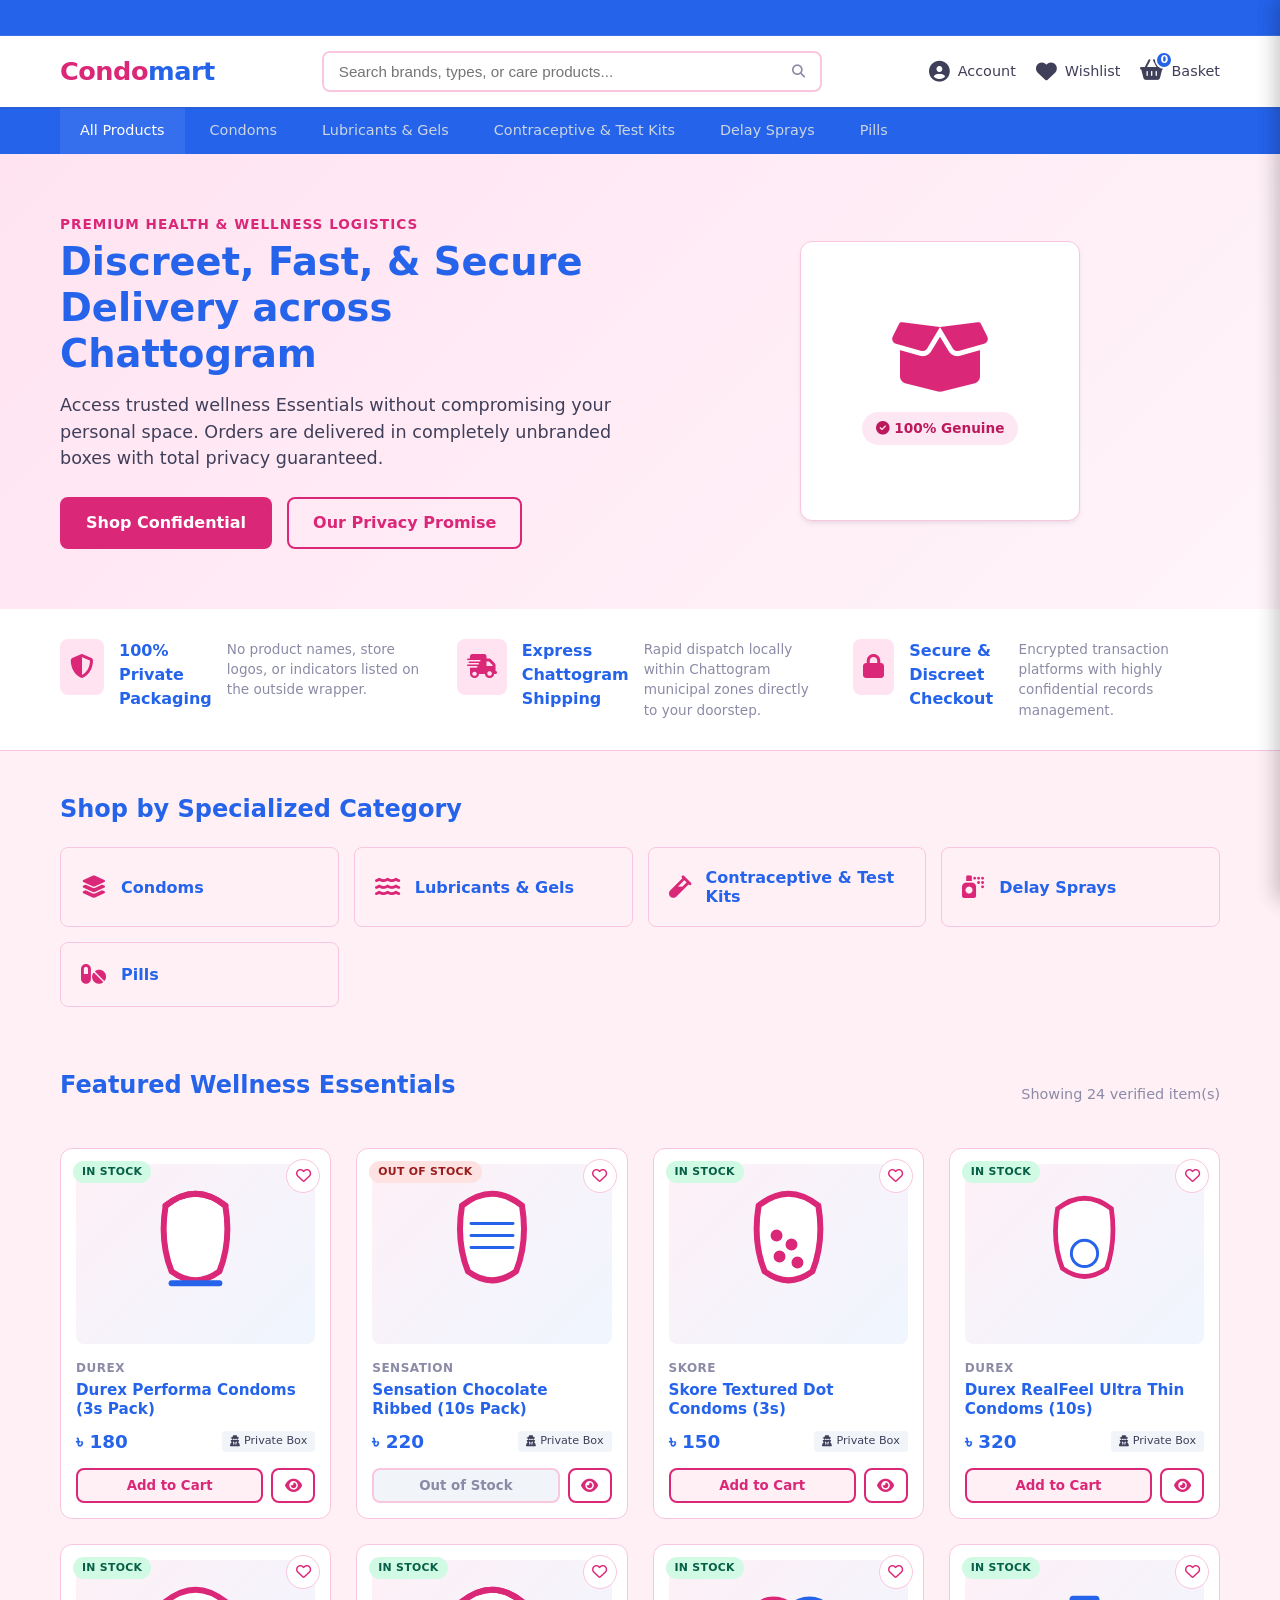
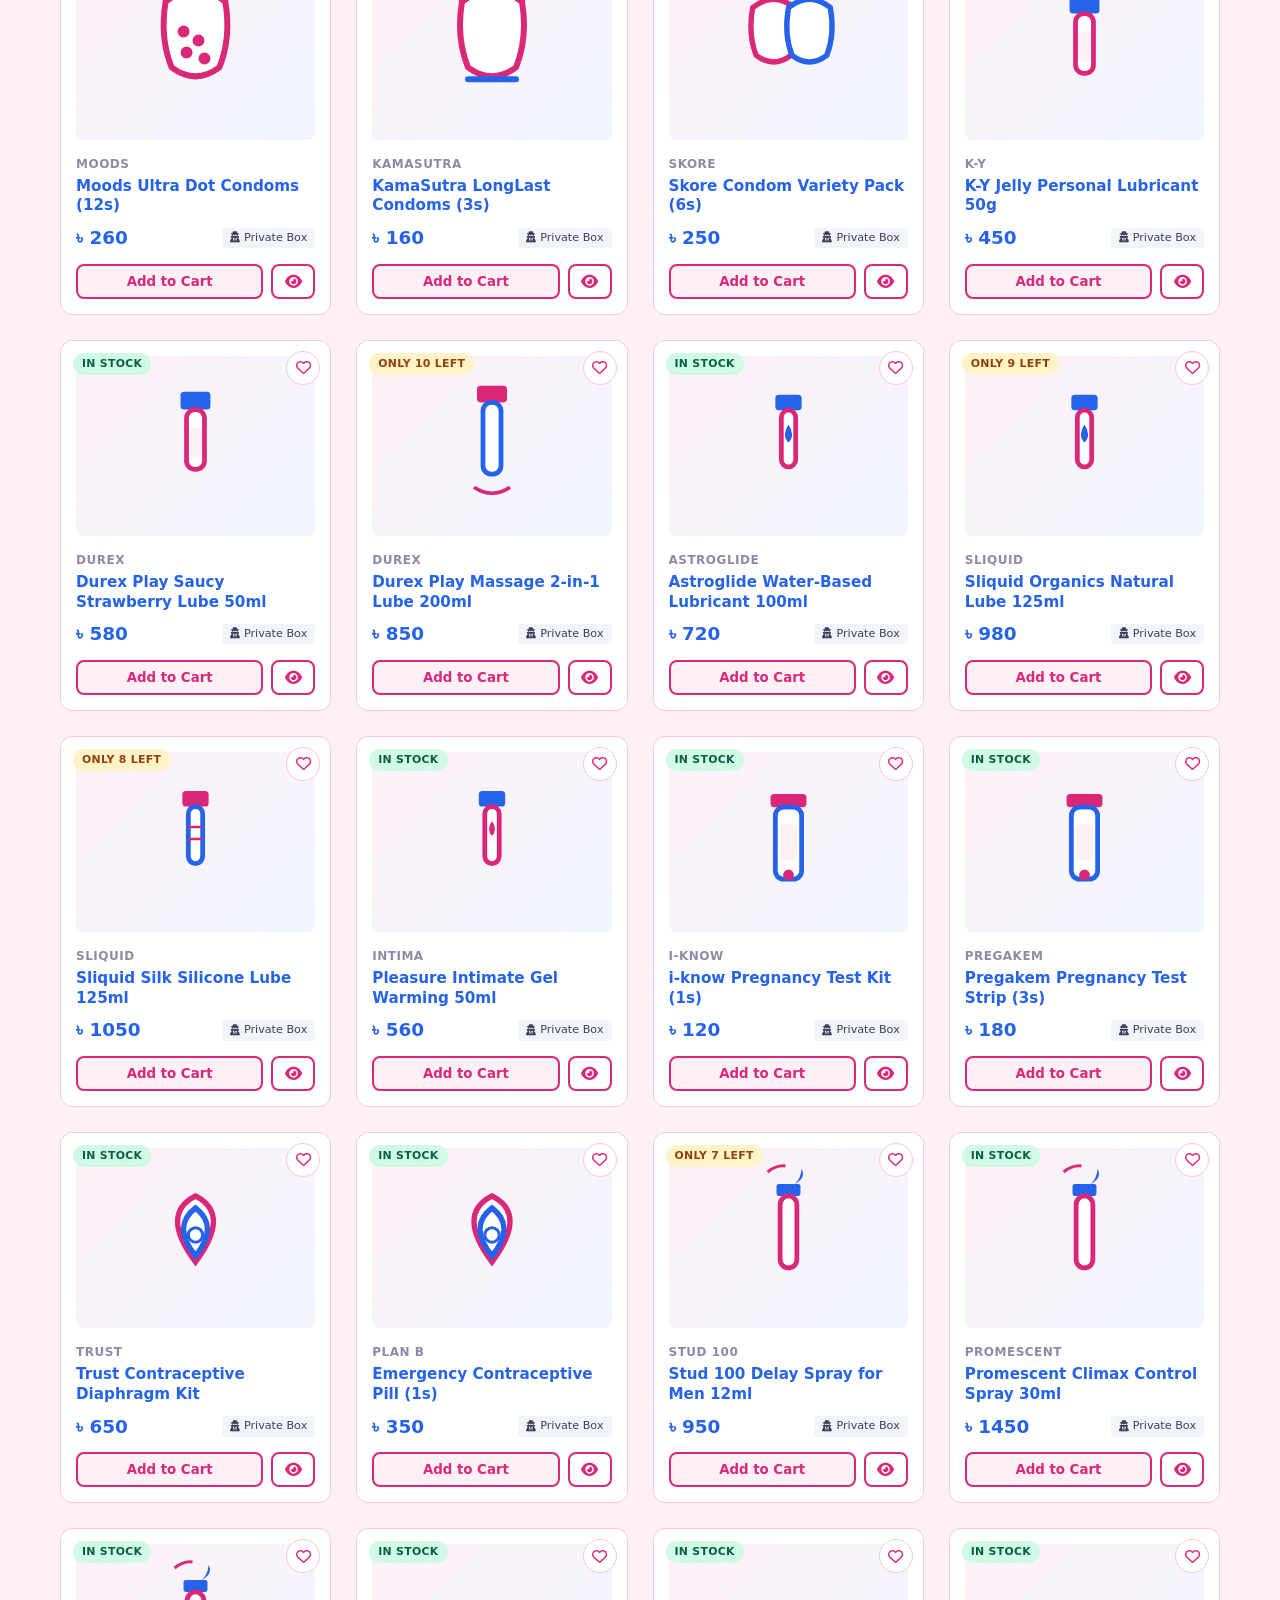
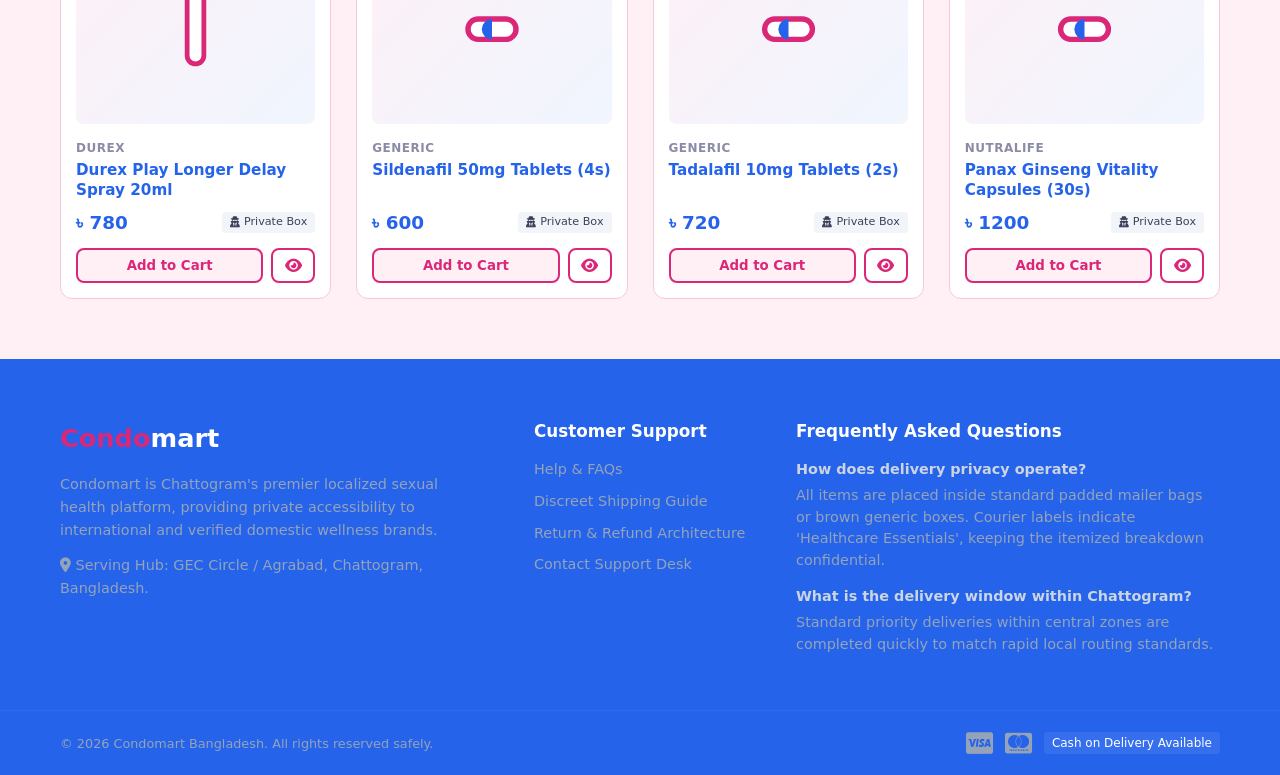
==== index.html @ c15bc2d3 "Initial Condomart static storefront with admin panel" ====
<!DOCTYPE html>
<html lang="en">
<head>
    <meta charset="UTF-8">
    <meta name="viewport" content="width=device-width, initial-scale=1.0">
    <meta name="description" content="Condomart - The leading discreet sexual wellness and pharmacy store in Chattogram, Bangladesh. Order condoms, lubricants, and personal care with 100% private packaging.">
    <meta name="keywords" content="sexual wellness Chattogram, buy condoms Bangladesh, online pharmacy Chattogram, discreet delivery, personal care Bangladesh">
    <meta name="robots" content="index, follow">
    <title>Condomart | Discreet Sexual Wellness & Pharmacy Chattogram</title>
    <!-- FontAwesome for accessible vector iconography -->
    <link rel="stylesheet" href="https://cdnjs.cloudflare.com/ajax/libs/font-awesome/6.4.0/css/all.min.css" integrity="sha512-iecdLmaskl7CVkqkXNQ/ZH/XLlvWZOJyj7Yy7tcenmpD1ypASozpmT/E0iPtmFIB46ZmdtAc9eNBvH0H/ZpiBw==" crossorigin="anonymous" referrerpolicy="no-referrer" />
    <!-- Core UI stylesheet -->
    <link rel="stylesheet" href="styles.css">
</head>
<body>

    <!-- Target/Skip Anchor for Keyboard Navigation Accessibility -->
    <a href="#main-content" class="skip-link">Skip to main content</a>

    <!-- Top Privacy Notice & Location Ribbon -->
    <div class="top-bar">
        <div class="container top-bar-container">
            <div class="marquee-track" aria-label="Announcement">
                <span class="marquee-text">আপনার ব্যক্তিগত মুহূর্তগুলোকে করুন আরও আনন্দময় &nbsp; • &nbsp; ১০০% ডিস্ক্রিট ডেলিভারি &nbsp; • &nbsp; প্লেইন বক্স প্যাকেজিং &nbsp; • &nbsp; চট্টগ্রামে এক্সপ্রেস শিপিং &nbsp; • &nbsp; আপনার ব্যক্তিগত মুহূর্তগুলোকে করুন আরও আনন্দময়</span>
            </div>
        </div>
    </div>

    <!-- Header Area -->
    <header class="main-header" id="main-header">
        <div class="container header-container">
            <button class="mobile-menu-toggle" id="mobileMenuToggle" aria-label="Toggle Navigation Menu" aria-expanded="false" aria-controls="main-nav">
                <i class="fas fa-bars"></i>
            </button>

            <a href="#" class="logo" aria-label="Condomart Home">
                <span class="logo-accent">Condo</span>mart
            </a>

            <!-- High Visibility Search bar -->
            <div class="search-container">
                <form class="search-form" id="searchForm" role="search" onsubmit="event.preventDefault();">
                    <label for="searchInput" class="visually-hidden">Search sexual wellness products</label>
                    <input type="search" id="searchInput" placeholder="Search brands, types, or care products..." aria-label="Search through site products">
                    <button type="submit" aria-label="Submit Search"><i class="fas fa-search" aria-hidden="true"></i></button>
                </form>
            </div>

            <!-- Subtle Privacy-First Utility Icons -->
            <div class="header-utilities">
                <a href="javascript:void(0)" class="utility-link" id="accountButton" aria-label="User Account Profile">
                    <i class="fas fa-user-circle" aria-hidden="true"></i>
                    <span class="utility-text" id="accountText">Account</span>
                </a>
                <a href="javascript:void(0)" class="utility-link" id="wishlistButton" aria-label="Wishlist">
                    <i class="fas fa-heart" aria-hidden="true"></i>
                    <span class="cart-badge" id="wishlistBadge" style="display:none;">0</span>
                    <span class="utility-text">Wishlist</span>
                </a>
                <a href="javascript:void(0)" class="utility-link cart-link" id="cartButton" aria-label="Shopping Cart, 0 items">
                    <div class="cart-icon-wrapper">
                        <i class="fas fa-shopping-basket" aria-hidden="true"></i>
                        <span class="cart-badge" id="cartBadge" aria-live="polite">0</span>
                    </div>
                    <span class="utility-text">Basket</span>
                </a>
            </div>
        </div>
    </header>

    <!-- Navigation Drawer -->
    <nav class="main-nav" id="mainNav" aria-label="Primary Navigation">
        <div class="container navigation-container">
            <ul class="nav-links">
                <li><a href="#" class="nav-item active" data-category="all">All Products</a></li>
                <li><a href="#" class="nav-item" data-category="condoms">Condoms</a></li>
                <li><a href="#" class="nav-item" data-category="lubricants">Lubricants & Gels</a></li>
                <li><a href="#" class="nav-item" data-category="contraceptive">Contraceptive & Test Kits</a></li>
                <li><a href="#" class="nav-item" data-category="delay">Delay Sprays</a></li>
                <li><a href="#" class="nav-item" data-category="pills">Pills</a></li>
            </ul>
        </div>
    </nav>

    <!-- Main Content Structural Node -->
    <main id="main-content">
        
        <!-- Reassuring Hero Banner Section -->
        <section class="hero-section" aria-labelledby="hero-title">
            <div class="container hero-container">
                <div class="hero-content">
                    <span class="hero-tagline">Premium Health & Wellness Logistics</span>
                    <h1 id="hero-title">Discreet, Fast, & Secure Delivery across Chattogram</h1>
                    <p>Access trusted wellness Essentials without compromising your personal space. Orders are delivered in completely unbranded boxes with total privacy guaranteed.</p>
                    <div class="hero-cta-group">
                        <a href="#products-showcase" class="btn btn-primary">Shop Confidential</a>
                        <a href="#privacy-guarantee" class="btn btn-secondary">Our Privacy Promise</a>
                    </div>
                </div>
                <div class="hero-visual">
                    <!-- Standard modern graphic placeholder using architectural CSS layouts -->
                    <div class="secure-box-graphic">
                        <i class="fas fa-box-open box-icon"></i>
                        <span class="badge-verified"><i class="fas fa-check-circle"></i> 100% Genuine</span>
                    </div>
                </div>
            </div>
        </section>

        <!-- Value Proposition Architecture -->
        <section class="value-props" id="privacy-guarantee" aria-label="Value Propositions">
            <div class="container props-grid">
                <div class="prop-card">
                    <div class="prop-icon"><i class="fas fa-shield-alt" aria-hidden="true"></i></div>
                    <h3>100% Private Packaging</h3>
                    <p>No product names, store logos, or indicators listed on the outside wrapper.</p>
                </div>
                <div class="prop-card">
                    <div class="prop-icon"><i class="fas fa-shipping-fast" aria-hidden="true"></i></div>
                    <h3>Express Chattogram Shipping</h3>
                    <p>Rapid dispatch locally within Chattogram municipal zones directly to your doorstep.</p>
                </div>
                <div class="prop-card">
                    <div class="prop-icon"><i class="fas fa-lock" aria-hidden="true"></i></div>
                    <h3>Secure & Discreet Checkout</h3>
                    <p>Encrypted transaction platforms with highly confidential records management.</p>
                </div>
            </div>
        </section>

        <!-- Modular Category Navigation Grid -->
        <section class="categories-section" aria-labelledby="categories-title">
            <div class="container">
                <h2 id="categories-title" class="section-title">Shop by Specialized Category</h2>
                <div class="categories-grid">
                    <button class="category-card" data-category="condoms" aria-label="View Condoms Category">
                        <i class="fas fa-layer-group" aria-hidden="true"></i>
                        <span>Condoms</span>
                    </button>
                    <button class="category-card" data-category="lubricants" aria-label="View Lubricants & Gels Category">
                        <i class="fas fa-water" aria-hidden="true"></i>
                        <span>Lubricants & Gels</span>
                    </button>
                    <button class="category-card" data-category="contraceptive" aria-label="View Contraceptive & Test Kits Category">
                        <i class="fas fa-vial" aria-hidden="true"></i>
                        <span>Contraceptive & Test Kits</span>
                    </button>
                    <button class="category-card" data-category="delay" aria-label="View Delay Sprays Category">
                        <i class="fas fa-spray-can" aria-hidden="true"></i>
                        <span>Delay Sprays</span>
                    </button>
                    <button class="category-card" data-category="pills" aria-label="View Pills Category">
                        <i class="fas fa-pills" aria-hidden="true"></i>
                        <span>Pills</span>
                    </button>
                </div>
            </div>
        </section>

        <!-- Product Dynamic Loop Showcase Grid -->
        <section class="products-section" id="products-showcase" aria-labelledby="products-title">
            <div class="container">
                <div class="products-header">
                    <h2 id="products-title" class="section-title">Featured Wellness Essentials</h2>
                    <p class="results-count" id="resultsCount">Showing all curated items</p>
                </div>
                
                <!-- Dynamic Target Grid Container -->
                <div class="products-grid" id="productsGrid">
                    <!-- Standard Client-side Render Fallback Container inside JavaScript File -->
                </div>
            </div>
        </section>
    </main>

    <!-- SEO-Optimized Footer & FAQ Assembly -->
    <footer class="main-footer">
        <div class="container footer-grid">
            <div class="footer-info">
                <span class="footer-logo"><span class="logo-accent">Condo</span>mart</span>
                <p class="footer-description">
                    Condomart is Chattogram's premier localized sexual health platform, providing private accessibility to international and verified domestic wellness brands.
                </p>
                <p class="footer-location"><i class="fas fa-map-marker-alt"></i> Serving Hub: GEC Circle / Agrabad, Chattogram, Bangladesh.</p>
            </div>
            
            <div class="footer-links">
                <h3>Customer Support</h3>
                <ul>
                    <li><a href="#">Help & FAQs</a></li>
                    <li><a href="#">Discreet Shipping Guide</a></li>
                    <li><a href="#">Return & Refund Architecture</a></li>
                    <li><a href="#">Contact Support Desk</a></li>
                </ul>
            </div>

            <div class="footer-faq" id="faq-section">
                <h3>Frequently Asked Questions</h3>
                <div class="faq-item">
                    <h4>How does delivery privacy operate?</h4>
                    <p>All items are placed inside standard padded mailer bags or brown generic boxes. Courier labels indicate 'Healthcare Essentials', keeping the itemized breakdown confidential.</p>
                </div>
                <div class="faq-item">
                    <h4>What is the delivery window within Chattogram?</h4>
                    <p>Standard priority deliveries within central zones are completed quickly to match rapid local routing standards.</p>
                </div>
            </div>
        </div>

        <div class="footer-bottom">
            <div class="container footer-bottom-container">
                <p>&copy; 2026 Condomart Bangladesh. All rights reserved safely.</p>
                <div class="payment-badges" aria-label="Accepted Payments">
                    <i class="fab fa-cc-visa" title="Visa Payment Integration Ready"></i>
                    <i class="fab fa-cc-mastercard" title="Mastercard Accepted"></i>
                    <span class="cod-badge">Cash on Delivery Available</span>
                </div>
            </div>
        </div>
    </footer>

    <!-- Account Login / Register Modal -->
    <div class="modal-overlay" id="accountModal">
        <div class="modal-box" role="dialog" aria-modal="true" aria-labelledby="accountModalTitle">
            <button class="modal-close" id="accountModalClose" aria-label="Close"><i class="fas fa-times"></i></button>
            <h2 id="accountModalTitle">Welcome to Condomart</h2>
            <p class="modal-sub">Your details stay 100% private & discreet.</p>

            <form id="accountForm">
                <label for="accName">Full Name</label>
                <input type="text" id="accName" required placeholder="Your name">

                <label for="accEmail">Email</label>
                <input type="email" id="accEmail" required placeholder="you@example.com">

                <label for="accPass">Password</label>
                <input type="password" id="accPass" required placeholder="Create a password" minlength="4">

                <button type="submit" class="btn btn-primary modal-submit" id="accountSubmit">Create Account</button>
            </form>

            <p class="modal-toggle">
                <span id="accountToggleText">Already have an account?</span>
                <a href="javascript:void(0)" id="accountToggle">Login</a>
            </p>

            <div class="admin-hint">
                <a href="admin.html">Store Admin? Access panel →</a>
            </div>
        </div>
    </div>

    <!-- Shopping Cart Slide-out Panel -->
    <div class="cart-overlay" id="cartOverlay"></div>
    <aside class="cart-panel" id="cartPanel" aria-label="Shopping Cart" aria-hidden="true">
        <div class="cart-panel-header">
            <h2>Your Basket</h2>
            <button class="cart-close" id="cartClose" aria-label="Close Cart"><i class="fas fa-times"></i></button>
        </div>
        <div class="cart-panel-body" id="cartPanelBody">
            <!-- Cart items render here -->
        </div>
        <div class="cart-panel-footer">
            <div class="cart-total-row">
                <span>Total</span>
                <strong id="cartTotal">৳ 0</strong>
            </div>
            <button class="btn btn-primary cart-checkout" id="cartCheckout">Place Order</button>
        </div>
    </aside>

    <!-- Wishlist Slide-out Panel -->
    <div class="cart-overlay" id="wishlistOverlay"></div>
    <aside class="cart-panel" id="wishlistPanel" aria-label="Wishlist" aria-hidden="true">
        <div class="cart-panel-header">
            <h2>Your Wishlist</h2>
            <button class="cart-close" id="wishlistClose" aria-label="Close Wishlist"><i class="fas fa-times"></i></button>
        </div>
        <div class="cart-panel-body" id="wishlistPanelBody"></div>
    </aside>

    <!-- Quick View Modal -->
    <div class="modal-overlay" id="quickViewModal">
        <div class="modal-box quickview-box" role="dialog" aria-modal="true">
            <button class="modal-close" id="quickViewClose" aria-label="Close"><i class="fas fa-times"></i></button>
            <div class="quickview-grid">
                <div class="quickview-img"><img id="qvImage" src="" alt=""></div>
                <div class="quickview-info">
                    <span class="product-brand" id="qvBrand"></span>
                    <h2 id="qvTitle"></h2>
                    <div class="quickview-price-row">
                        <span class="product-price" id="qvPrice"></span>
                        <span id="qvStock"></span>
                    </div>
                    <p class="quickview-desc" id="qvDesc"></p>
                    <button class="btn btn-primary" id="qvAdd">Add to Cart</button>
                </div>
            </div>
        </div>
    </div>

    <!-- Checkout Modal -->
    <div class="modal-overlay" id="checkoutModal">
        <div class="modal-box checkout-box" role="dialog" aria-modal="true">
            <button class="modal-close" id="checkoutClose" aria-label="Close"><i class="fas fa-times"></i></button>
            <h2>Checkout</h2>
            <p class="modal-sub">Cash on Delivery · 100% Discreet Packaging</p>
            <div id="checkoutItems" class="checkout-items"></div>
            <div class="checkout-totals">
                <div class="co-row"><span>Subtotal</span><span id="checkoutSubtotal">৳ 0</span></div>
                <div class="co-row"><span>Delivery (<em id="coArea"></em>)</span><span id="checkoutFee">৳ 0</span></div>
                <div class="co-row co-total"><span>Total</span><span id="checkoutTotal">৳ 0</span></div>
            </div>

            <!-- Delivery Location Selector (shown at order confirm time) -->
            <div class="checkout-location">
                <label>Delivery Area</label>
                <div class="location-selector checkout-loc">
                    <button type="button" class="location-btn" id="checkoutLocBtn">
                        <i class="fas fa-map-marker-alt"></i> <strong class="loc-name">GEC Circle</strong>
                        <span class="loc-fee" id="checkoutLocFee">৳50</span>
                        <i class="fas fa-chevron-down"></i>
                    </button>
                    <div class="location-menu" id="checkoutLocationMenu">
                        <div class="location-search">
                            <i class="fas fa-search"></i>
                            <input type="text" id="checkoutLocationSearch" placeholder="Search your area...">
                        </div>
                        <div class="location-list" id="checkoutLocationList"></div>
                    </div>
                </div>
            </div>

            <form id="checkoutForm">
                <label for="coName">Full Name</label>
                <input type="text" id="coName" required placeholder="Your name">
                <label for="coPhone">Phone</label>
                <input type="tel" id="coPhone" required placeholder="01XXXXXXXXX">
                <label for="coAddress">Delivery Address</label>
                <textarea id="coAddress" required rows="2" placeholder="House, road, area"></textarea>
                <button type="submit" class="btn btn-primary modal-submit">Place COD Order</button>
            </form>
        </div>
    </div>

    <!-- Mobile Bottom Navigation -->
    <nav class="mobile-bottom-nav">
        <a href="javascript:void(0)" id="mbnHome"><i class="fas fa-home"></i><span>Home</span></a>
        <a href="javascript:void(0)" id="mbnWish"><i class="fas fa-heart"></i><span>Wishlist</span></a>
        <a href="javascript:void(0)" id="mbnCart"><i class="fas fa-shopping-basket"></i><span>Basket</span></a>
        <a href="javascript:void(0)" id="mbnAcc"><i class="fas fa-user-circle"></i><span>Account</span></a>
    </nav>

    <!-- App Engine Execution Layer -->
    <script src="script.js"></script>
</body>
</html>
---- styles.css ----
/* ==========================================================================
   Design Token Variables (Clinical, Trustworthy, Modern Aesthetics)
   ========================================================================== */
:root {
    --color-primary: #2563eb;       /* AI Eye-Catching Bright Blue */
    --color-secondary: #db2777;     /* AI Bold Hot Pink */
    --color-accent: #60a5fa;        /* AI Light Blue */
    --color-success: #14b8a6;       /* Calm Teal Accent */
    --color-text-main: #3f3f5a;     /* Soft Purple-Charcoal */
    --color-text-muted: #8b8ba7;    /* Secondary Muted Text */
    --color-bg-light: #fff0f6;      /* Bold Off-White Pink */
    --color-white: #ffffff;
    --color-border: #f9c6df;        /* Bold Pink Border */
    
    --font-main: system-ui, -apple-system, BlinkMacSystemFont, "Segoe UI", Roboto, sans-serif;
    --transition-smooth: all 0.25s cubic-bezier(0.4, 0, 0.2, 1);
    --shadow-sm: 0 1px 3px rgba(0,0,0,0.05), 0 1px 2px rgba(0,0,0,0.1);
    --shadow-md: 0 4px 6px -1px rgba(0,0,0,0.05), 0 2px 4px -1px rgba(0,0,0,0.05);
    --radius-md: 8px;
    --radius-lg: 12px;
}

/* ==========================================================================
   Base Architecture & Global Normalization Reset
   ========================================================================== */
*, *::before, *::after {
    box-sizing: border-box;
    margin: 0;
    padding: 0;
}

html {
    scroll-behavior: smooth;
    font-family: var(--font-main);
    color: var(--color-text-main);
    background-color: var(--color-bg-light);
    line-height: 1.5;
}

body {
    min-height: 100vh;
    display: flex;
    flex-direction: column;
}

.container {
    width: 100%;
    max-width: 1200px;
    margin: 0 auto;
    padding: 0 20px;
}

/* Accessibility Skip Link styling */
.skip-link {
    position: absolute;
    top: -100px;
    left: 0;
    background: var(--color-accent);
    color: white;
    padding: 10px 20px;
    z-index: 9999;
    transition: top 0.2s;
}
.skip-link:focus { top: 0; }

.visually-hidden {
    position: absolute;
    width: 1px;
    height: 1px;
    padding: 0;
    margin: -1px;
    overflow: hidden;
    clip: rect(0, 0, 0, 0);
    border: 0;
}

/* ==========================================================================
   Header Elements & Navigation Drawer Layout
   ========================================================================== */
.top-bar {
    background-color: var(--color-primary);
    color: var(--color-white);
    font-size: 0.8rem;
    padding: 8px 0;
    border-bottom: 1px solid rgba(255,255,255,0.1);
}

.top-bar-container {
    display: flex;
    justify-content: space-between;
    align-items: center;
    overflow: hidden;
}

.marquee-track {
    width: 100%;
    overflow: hidden;
    white-space: nowrap;
}

.marquee-text {
    display: inline-block;
    padding-left: 100%;
    animation: marquee-scroll 22s linear infinite;
    font-weight: 500;
    letter-spacing: 0.2px;
}

.marquee-track:hover .marquee-text {
    animation-play-state: paused;
}

@keyframes marquee-scroll {
    0%   { transform: translateX(0); }
    100% { transform: translateX(-100%); }
}

.main-header {
    background-color: var(--color-white);
    padding: 15px 0;
    box-shadow: var(--shadow-sm);
    position: relative;
    z-index: 100;
    transition: var(--transition-smooth);
}

/* JavaScript Hook Selector Configuration */
.main-header.sticky {
    position: fixed;
    top: 0;
    left: 0;
    width: 100%;
    box-shadow: var(--shadow-md);
    padding: 10px 0;
}
/* Adjust layout spacing if sticky is triggered */
.main-header.sticky + .main-nav {
    margin-top: 75px;
}

.header-container {
    display: flex;
    align-items: center;
    justify-content: space-between;
    gap: 15px;
}

.logo {
    font-size: 1.6rem;
    font-weight: 800;
    color: var(--color-primary);
    text-decoration: none;
    letter-spacing: -0.5px;
}
.logo-accent { color: var(--color-secondary); }

.search-container {
    flex-grow: 1;
    max-width: 500px;
}

.search-form {
    display: flex;
    border: 2px solid var(--color-border);
    border-radius: var(--radius-md);
    overflow: hidden;
    transition: var(--transition-smooth);
}
.search-form:focus-within {
    border-color: var(--color-secondary);
}

.search-form input {
    width: 100%;
    padding: 10px 15px;
    border: none;
    outline: none;
    font-size: 0.95rem;
}

.search-form button {
    background: none;
    border: none;
    padding: 0 15px;
    color: var(--color-text-muted);
    cursor: pointer;
    transition: var(--transition-smooth);
}
.search-form button:hover { color: var(--color-secondary); }

.header-utilities {
    display: flex;
    align-items: center;
    gap: 20px;
}

.utility-link {
    display: flex;
    align-items: center;
    gap: 8px;
    color: var(--color-text-main);
    text-decoration: none;
    font-size: 0.9rem;
    font-weight: 500;
    transition: var(--transition-smooth);
}
.utility-link:hover { color: var(--color-secondary); }
.utility-link i { font-size: 1.3rem; }

/* Subtle Basket Badge Styling Configuration */
.cart-icon-wrapper {
    position: relative;
}
.cart-badge {
    position: absolute;
    top: -8px;
    right: -10px;
    background-color: var(--color-primary);
    color: var(--color-white);
    font-size: 0.7rem;
    font-weight: bold;
    border-radius: 50%;
    width: 18px;
    height: 18px;
    display: flex;
    align-items: center;
    justify-content: center;
    border: 2px solid var(--color-white);
}

.mobile-menu-toggle {
    display: none;
    background: none;
    border: none;
    font-size: 1.3rem;
    color: var(--color-primary);
    cursor: pointer;
}

/* Standard Secondary Navigation Bar Layout */
.main-nav {
    background-color: var(--color-primary);
    border-top: 1px solid rgba(255,255,255,0.05);
}

.nav-links {
    list-style: none;
    display: flex;
    gap: 5px;
}

.nav-item {
    display: block;
    padding: 12px 20px;
    color: #cbd5e1;
    text-decoration: none;
    font-size: 0.9rem;
    font-weight: 500;
    transition: var(--transition-smooth);
}
.nav-item:hover, .nav-item.active {
    color: var(--color-white);
    background-color: rgba(255,255,255,0.08);
}

/* ==========================================================================
   Hero and Content Layout Architecture
   ========================================================================== */
.hero-section {
    background: linear-gradient(135deg, #ffe3f1 0%, #fff5fa 100%);
    padding: 60px 0;
}

.hero-container {
    display: grid;
    grid-template-columns: 1fr 1fr;
    align-items: center;
    gap: 40px;
}

.hero-content h1 {
    font-size: 2.4rem;
    color: var(--color-primary);
    line-height: 1.2;
    margin-bottom: 15px;
}

.hero-tagline {
    color: var(--color-secondary);
    font-weight: 800;
    text-transform: uppercase;
    font-size: 0.85rem;
    letter-spacing: 1px;
    display: block;
    margin-bottom: 5px;
}

.hero-content p {
    color: var(--color-text-main);
    font-size: 1.1rem;
    margin-bottom: 25px;
}

.hero-cta-group {
    display: flex;
    gap: 15px;
}

.btn {
    display: inline-block;
    padding: 12px 24px;
    font-weight: 600;
    border-radius: var(--radius-md);
    text-decoration: none;
    transition: var(--transition-smooth);
    border: 2px solid transparent;
    cursor: pointer;
}

.btn-primary {
    background-color: var(--color-secondary);
    color: var(--color-white);
}
.btn-primary:hover { background-color: #1d4ed8; }

.btn-secondary {
    background-color: transparent;
    color: var(--color-secondary);
    border-color: var(--color-secondary);
}
.btn-secondary:hover { 
    background-color: var(--color-primary);
    color: var(--color-white); 
}

/* Abstract Secure Container CSS Graphic Graphic Element */
.hero-visual {
    display: flex;
    justify-content: center;
}

.secure-box-graphic {
    background-color: var(--color-white);
    width: 280px;
    height: 280px;
    border-radius: var(--radius-lg);
    box-shadow: var(--shadow-md);
    display: flex;
    flex-direction: column;
    align-items: center;
    justify-content: center;
    position: relative;
    border: 1px solid var(--color-border);
}

.box-icon {
    font-size: 5rem;
    color: var(--color-secondary); /* Pink box accent */
    margin-bottom: 15px;
}

.badge-verified {
    background-color: #fce7f3;
    color: #be185d;
    padding: 6px 14px;
    border-radius: 50px;
    font-size: 0.85rem;
    font-weight: 600;
}

/* Value Props Ribbon */
.value-props {
    background-color: var(--color-white);
    padding: 30px 0;
    border-bottom: 1px solid var(--color-border);
}

.props-grid {
    display: grid;
    grid-template-columns: repeat(3, 1fr);
    gap: 30px;
}

.prop-card {
    display: flex;
    gap: 15px;
    align-items: flex-start;
}

.prop-icon {
    font-size: 1.5rem;
    color: var(--color-secondary);
    background-color: #ffe3f1;
    padding: 10px;
    border-radius: var(--radius-md);
}

.prop-card h3 {
    font-size: 1rem;
    margin-bottom: 4px;
    color: var(--color-primary);
}

.prop-card p {
    font-size: 0.85rem;
    color: var(--color-text-muted);
}

/* ==========================================================================
   Category & Main Grid Components
   ========================================================================== */
.section-title {
    font-size: 1.5rem;
    color: var(--color-primary);
    margin-bottom: 20px;
}

.categories-section { padding: 40px 0 20px 0; }

.categories-grid {
    display: grid;
    grid-template-columns: repeat(4, 1fr);
    gap: 15px;
}

.category-card {
    background: var(--color-white);
    border: 1px solid var(--color-border);
    padding: 20px;
    border-radius: var(--radius-md);
    display: flex;
    align-items: center;
    gap: 15px;
    cursor: pointer;
    font-family: var(--font-main);
    font-size: 1rem;
    font-weight: 600;
    color: var(--color-primary);
    transition: var(--transition-smooth);
    text-align: left;
}

.category-card {
    background: #fff0f6;
    border: 1px solid var(--color-border);
    padding: 20px;
    border-radius: var(--radius-md);
    display: flex;
    align-items: center;
    gap: 15px;
    cursor: pointer;
    font-family: var(--font-main);
    font-size: 1rem;
    font-weight: 600;
    color: var(--color-primary);
    transition: var(--transition-smooth);
    text-align: left;
}

.category-card:hover {
    border-color: var(--color-secondary);
    box-shadow: var(--shadow-sm);
    transform: translateY(-2px);
    background: #ffe3f1;
}

.category-card i {
    font-size: 1.4rem;
    color: var(--color-secondary);
}

/* Product Element Presentation Engine styling */
.products-section { padding: 40px 0 60px 0; }

.products-header {
    display: flex;
    justify-content: space-between;
    align-items: center;
    margin-bottom: 25px;
}

.results-count {
    font-size: 0.9rem;
    color: var(--color-text-muted);
}

.products-grid {
    display: grid;
    grid-template-columns: repeat(4, 1fr);
    gap: 25px;
}

.product-card {
    background-color: var(--color-white);
    border: 1px solid var(--color-border);
    border-radius: var(--radius-lg);
    padding: 15px;
    display: flex;
    flex-direction: column;
    transition: var(--transition-smooth);
    position: relative;
}
.product-card:hover {
    box-shadow: var(--shadow-md);
    border-color: #cbd5e1;
}

.product-image-container {
    background-color: #fff0f6;
    height: 180px;
    border-radius: var(--radius-md);
    display: flex;
    align-items: center;
    justify-content: center;
    margin-bottom: 15px;
    color: var(--color-secondary);
    font-size: 3rem;
    overflow: hidden;
}

.product-image-container img {
    width: 100%;
    height: 100%;
    object-fit: cover;
    border-radius: var(--radius-md);
}

.product-brand {
    font-size: 0.75rem;
    text-transform: uppercase;
    font-weight: 700;
    color: var(--color-text-muted);
    letter-spacing: 0.5px;
    margin-bottom: 4px;
}

.product-title {
    font-size: 0.95rem;
    font-weight: 600;
    color: var(--color-primary);
    margin-bottom: 8px;
    line-height: 1.3;
    flex-grow: 1;
}

.product-meta-row {
    display: flex;
    justify-content: space-between;
    align-items: center;
    margin-bottom: 12px;
}

.product-price {
    font-size: 1.15rem;
    font-weight: 700;
    color: var(--color-primary);
}

.discreet-badge {
    background-color: #f1f5f9;
    color: var(--color-text-main);
    font-size: 0.7rem;
    padding: 2px 8px;
    border-radius: 4px;
    font-weight: 500;
    display: inline-flex;
    align-items: center;
    gap: 4px;
}

.btn-add-cart {
    width: 100%;
    background-color: #fff0f6;
    border: 2px solid var(--color-secondary);
    color: var(--color-secondary);
    padding: 8px 0;
    border-radius: var(--radius-md);
    font-weight: 700;
    cursor: pointer;
    transition: var(--transition-smooth);
    font-family: var(--font-main);
}
.btn-add-cart:hover {
    background-color: var(--color-secondary);
    color: var(--color-white);
}

/* ==========================================================================
   Footer Component & Context Parameters
   ========================================================================== */
.main-footer {
    background-color: var(--color-primary);
    color: #94a3b8;
    margin-top: auto;
    padding: 60px 0 0 0;
    font-size: 0.9rem;
}

.footer-grid {
    display: grid;
    grid-template-columns: 2fr 1fr 2fr;
    gap: 50px;
    margin-bottom: 40px;
}

.footer-logo {
    font-size: 1.6rem;
    font-weight: 800;
    color: var(--color-white);
    display: block;
    margin-bottom: 15px;
}

.footer-info p {
    margin-bottom: 12px;
    line-height: 1.6;
}

.footer-links h3, .footer-faq h3 {
    color: var(--color-white);
    font-size: 1.05rem;
    margin-bottom: 15px;
}

.footer-links ul {
    list-style: none;
}

.footer-links ul li { margin-bottom: 10px; }

.footer-links ul li a {
    color: #94a3b8;
    text-decoration: none;
    transition: var(--transition-smooth);
}
.footer-links ul li a:hover { color: var(--color-white); }

.faq-item {
    margin-bottom: 15px;
}
.faq-item h4 {
    color: #cbd5e1;
    font-size: 0.9rem;
    margin-bottom: 4px;
}

.footer-bottom {
    border-top: 1px solid rgba(255,255,255,0.05);
    padding: 20px 0;
}

.footer-bottom-container {
    display: flex;
    justify-content: space-between;
    align-items: center;
    font-size: 0.8rem;
}

.payment-badges {
    display: flex;
    align-items: center;
    gap: 12px;
    font-size: 1.5rem;
}
.cod-badge {
    font-size: 0.75rem;
    background-color: rgba(255,255,255,0.08);
    padding: 2px 8px;
    border-radius: 4px;
    color: var(--color-white);
}

/* ==========================================================================
   Account Modal
   ========================================================================== */
.modal-overlay {
    position: fixed;
    inset: 0;
    background: rgba(37, 99, 235, 0.25);
    display: flex;
    align-items: center;
    justify-content: center;
    opacity: 0;
    visibility: hidden;
    transition: var(--transition-smooth);
    z-index: 300;
    padding: 20px;
}
.modal-overlay.open { opacity: 1; visibility: visible; }

.modal-box {
    position: relative;
    width: 100%;
    max-width: 380px;
    background: var(--color-white);
    border-radius: var(--radius-lg);
    padding: 32px 28px;
    box-shadow: 0 10px 40px rgba(0,0,0,0.18);
    background: linear-gradient(160deg, #fff5fa 0%, #eff6ff 100%);
    border: 1px solid var(--color-border);
}
.modal-box h2 { color: var(--color-primary); font-size: 1.4rem; margin-bottom: 4px; }
.modal-sub { color: var(--color-text-muted); font-size: 0.85rem; margin-bottom: 20px; }
.modal-close {
    position: absolute; top: 14px; right: 14px;
    background: none; border: none; font-size: 1.2rem;
    color: var(--color-secondary); cursor: pointer;
}
#accountForm label {
    display: block; font-size: 0.8rem; font-weight: 600;
    color: var(--color-primary); margin: 12px 0 4px;
}
#accountForm input {
    width: 100%; padding: 10px 12px;
    border: 2px solid var(--color-border); border-radius: var(--radius-md);
    font-size: 0.95rem; outline: none; transition: var(--transition-smooth);
    font-family: var(--font-main);
}
#accountForm input:focus { border-color: var(--color-secondary); }
.modal-submit { width: 100%; margin-top: 20px; text-align: center; }
.modal-toggle { text-align: center; font-size: 0.85rem; color: var(--color-text-muted); margin-top: 16px; }
.modal-toggle a { color: var(--color-secondary); font-weight: 700; text-decoration: none; }
.admin-hint { text-align: center; margin-top: 18px; padding-top: 14px; border-top: 1px solid var(--color-border); }
.admin-hint a { color: var(--color-primary); font-size: 0.85rem; font-weight: 600; text-decoration: none; }

/* ==========================================================================
   Shopping Cart Slide-out Panel
   ========================================================================== */
.cart-overlay {
    position: fixed;
    inset: 0;
    background: rgba(37, 99, 235, 0.25);
    opacity: 0;
    visibility: hidden;
    transition: var(--transition-smooth);
    z-index: 200;
}
.cart-overlay.open {
    opacity: 1;
    visibility: visible;
}

.cart-panel {
    position: fixed;
    top: 0;
    right: 0;
    width: 380px;
    max-width: 90vw;
    height: 100vh;
    background-color: var(--color-white);
    box-shadow: -4px 0 20px rgba(0,0,0,0.12);
    transform: translateX(100%);
    transition: transform 0.3s cubic-bezier(0.4, 0, 0.2, 1);
    z-index: 201;
    display: flex;
    flex-direction: column;
}
.cart-panel.open { transform: translateX(0); }

.cart-panel-header {
    display: flex;
    align-items: center;
    justify-content: space-between;
    padding: 18px 20px;
    background: linear-gradient(135deg, #ffe3f1 0%, #fff5fa 100%);
    border-bottom: 1px solid var(--color-border);
}
.cart-panel-header h2 {
    font-size: 1.2rem;
    color: var(--color-primary);
}
.cart-close {
    background: none;
    border: none;
    font-size: 1.3rem;
    color: var(--color-secondary);
    cursor: pointer;
}

.cart-panel-body {
    flex-grow: 1;
    overflow-y: auto;
    padding: 15px 20px;
    background-color: var(--color-bg-light);
}

.cart-empty {
    text-align: center;
    color: var(--color-text-muted);
    padding: 50px 10px;
}
.cart-empty i { font-size: 3rem; color: var(--color-secondary); margin-bottom: 12px; }
.cart-empty p { font-size: 0.95rem; }

.cart-item {
    display: grid;
    grid-template-columns: auto 1fr auto;
    grid-template-areas:
        "icon info subtotal"
        "icon controls subtotal";
    gap: 4px 12px;
    align-items: center;
    background: var(--color-white);
    border: 1px solid var(--color-border);
    border-radius: var(--radius-md);
    padding: 12px;
    margin-bottom: 12px;
}
.cart-item-icon {
    grid-area: icon;
    font-size: 1.6rem;
    color: var(--color-secondary);
    background: #fff0f6;
    width: 46px; height: 46px;
    border-radius: var(--radius-md);
    display: flex; align-items: center; justify-content: center;
    overflow: hidden;
}
.cart-item-icon img {
    width: 100%; height: 100%; object-fit: cover;
}
.cart-item-info { grid-area: info; }
.cart-item-brand {
    font-size: 0.7rem; text-transform: uppercase; font-weight: 700;
    color: var(--color-text-muted); letter-spacing: 0.5px;
}
.cart-item-title { font-size: 0.9rem; font-weight: 600; color: var(--color-primary); line-height: 1.3; }
.cart-item-price { font-size: 0.78rem; color: var(--color-text-muted); }
.cart-item-controls {
    grid-area: controls;
    display: flex; align-items: center; gap: 8px;
    margin-top: 4px;
}
.qty-btn {
    width: 26px; height: 26px;
    border: 1px solid var(--color-secondary);
    background: var(--color-white);
    color: var(--color-secondary);
    border-radius: 6px;
    font-size: 1rem; font-weight: 700;
    cursor: pointer;
    display: flex; align-items: center; justify-content: center;
    transition: var(--transition-smooth);
}
.qty-btn:hover { background: var(--color-secondary); color: var(--color-white); }
.qty-value { font-weight: 700; color: var(--color-primary); min-width: 18px; text-align: center; }
.cart-item-subtotal {
    grid-area: subtotal;
    font-weight: 700;
    color: var(--color-primary);
    text-align: right;
}

.cart-panel-footer {
    padding: 18px 20px;
    border-top: 1px solid var(--color-border);
    background: var(--color-white);
}
.cart-total-row {
    display: flex; justify-content: space-between; align-items: center;
    margin-bottom: 14px;
    font-size: 1.05rem;
    color: var(--color-primary);
}
.cart-checkout { width: 100%; text-align: center; }

/* ==========================================================================
   Location Selector
   ========================================================================== */
.location-selector { position: relative; }
.location-btn {
    background: var(--color-white); border: 2px solid var(--color-border);
    color: var(--color-primary); cursor: pointer; font-size: 0.88rem;
    display: flex; align-items: center; gap: 8px; padding: 9px 14px;
    border-radius: var(--radius-md); font-family: var(--font-main);
    transition: var(--transition-smooth); width: 100%; justify-content: space-between;
}
.location-btn:hover { border-color: var(--color-secondary); }
.location-btn .loc-name { font-weight: 700; }
.location-btn i.fa-chevron-down { font-size: 0.7rem; opacity: 0.85; }
.loc-fee {
    background: var(--color-secondary); color: #fff; font-size: 0.72rem;
    font-weight: 700; padding: 1px 8px; border-radius: 50px;
}
.location-menu {
    position: absolute; top: 110%; left: 0; width: 100%;
    background: var(--color-white); border: 1px solid var(--color-border);
    border-radius: var(--radius-md); box-shadow: var(--shadow-md);
    padding: 8px; display: none; z-index: 200;
}
.location-menu.open { display: block; }
.location-search {
    display: flex; align-items: center; gap: 8px; padding: 6px 10px;
    background: var(--color-bg-light); border-radius: var(--radius-md);
    margin-bottom: 8px; color: var(--color-text-muted);
}
.location-search input {
    border: none; background: none; outline: none; width: 100%;
    font-size: 0.85rem; font-family: var(--font-main); color: var(--color-text-main);
}
.location-list {
    max-height: 280px; overflow-y: auto; padding-right: 4px;
}
.loc-option {
    width: 100%; text-align: left; background: none; border: none;
    padding: 9px 12px; border-radius: 6px; cursor: pointer; font-size: 0.85rem;
    color: var(--color-text-main); display: flex; justify-content: space-between;
    align-items: center; gap: 10px; font-family: var(--font-main);
}
.loc-option:hover { background: var(--color-bg-light); }
.loc-option.active { background: #fff0f6; color: var(--color-secondary); font-weight: 600; }
.loc-opt-fee { color: var(--color-secondary); font-size: 0.78rem; font-weight: 700; }
.loc-empty { text-align: center; color: var(--color-text-muted); padding: 20px; font-size: 0.85rem; }

/* Checkout delivery location block */
.checkout-location { margin-bottom: 16px; }
.checkout-location > label {
    display: block; font-size: 0.8rem; font-weight: 600; color: var(--color-primary); margin-bottom: 6px;
}

/* ==========================================================================
   Wishlist Button & Stock Badge
   ========================================================================== */
.cart-badge {
    position: absolute; top: -8px; right: -10px;
    background-color: var(--color-primary); color: var(--color-white);
    font-size: 0.7rem; font-weight: bold; border-radius: 50%;
    width: 18px; height: 18px; display: flex; align-items: center;
    justify-content: center; border: 2px solid var(--color-white);
}

.stock-badge {
    position: absolute; top: 12px; left: 12px; z-index: 3;
    font-size: 0.68rem; font-weight: 700; padding: 3px 9px;
    border-radius: 50px; text-transform: uppercase; letter-spacing: 0.3px;
}
.stock-badge.in { background: #d1fae5; color: #065f46; }
.stock-badge.low { background: #fef3c7; color: #92400e; }
.stock-badge.out { background: #fee2e2; color: #991b1b; }

.wishlist-btn {
    position: absolute; top: 10px; right: 10px; z-index: 3;
    width: 34px; height: 34px; border-radius: 50%;
    border: 1px solid var(--color-border); background: var(--color-white);
    color: var(--color-secondary); cursor: pointer; font-size: 0.95rem;
    display: flex; align-items: center; justify-content: center;
    transition: var(--transition-smooth);
}
.wishlist-btn:hover { transform: scale(1.08); }
.wishlist-btn.active { background: var(--color-secondary); color: #fff; border-color: var(--color-secondary); }

.product-card { position: relative; }
.product-card-actions { display: flex; gap: 8px; margin-top: auto; }
.product-card-actions .btn-add-cart { flex: 1; }
.btn-quickview {
    width: 44px; border: 2px solid var(--color-secondary); background: var(--color-white);
    color: var(--color-secondary); border-radius: var(--radius-md); cursor: pointer;
    font-size: 0.95rem; transition: var(--transition-smooth);
}
.btn-quickview:hover { background: var(--color-secondary); color: #fff; }
.btn-add-cart:disabled { background: #f1f5f9; border-color: var(--color-border); color: var(--color-text-muted); cursor: not-allowed; }

/* ==========================================================================
   Quick View & Checkout Modals
   ========================================================================== */
.quickview-box { max-width: 640px; }
.quickview-grid { display: grid; grid-template-columns: 1fr 1fr; gap: 22px; margin-top: 10px; }
.quickview-img { background: var(--color-bg-light); border-radius: var(--radius-md); display:flex; align-items:center; justify-content:center; padding: 10px; }
.quickview-img img { width: 100%; height: 240px; object-fit: contain; }
.quickview-info h2 { color: var(--color-primary); font-size: 1.25rem; margin: 6px 0 10px; }
.quickview-price-row { display: flex; align-items: center; gap: 12px; margin-bottom: 12px; }
.quickview-price-row .product-price { font-size: 1.4rem; font-weight: 700; color: var(--color-primary); }
.quickview-desc { color: var(--color-text-main); font-size: 0.9rem; line-height: 1.6; margin-bottom: 18px; }
.quickview-info .btn { width: 100%; text-align: center; }

.checkout-box { max-width: 440px; }
.checkout-items { margin: 8px 0 14px; border-top: 1px solid var(--color-border); border-bottom: 1px solid var(--color-border); padding: 10px 0; }
.co-item { display: flex; justify-content: space-between; font-size: 0.85rem; color: var(--color-text-main); padding: 4px 0; }
.checkout-totals .co-row { display: flex; justify-content: space-between; font-size: 0.9rem; color: var(--color-text-main); padding: 4px 0; }
.checkout-totals .co-total { font-weight: 700; font-size: 1.05rem; color: var(--color-primary); border-top: 1px solid var(--color-border); margin-top: 6px; padding-top: 8px; }
#checkoutForm label { display:block; font-size:0.8rem; font-weight:600; color:var(--color-primary); margin:12px 0 4px; }
#checkoutForm input, #checkoutForm textarea {
    width:100%; padding:9px 11px; border:2px solid var(--color-border);
    border-radius: var(--radius-md); font-size:0.92rem; outline:none; font-family:var(--font-main);
}
#checkoutForm input:focus, #checkoutForm textarea:focus { border-color: var(--color-secondary); }

/* ==========================================================================
   Toast Notifications
   ========================================================================== */
.toast-container {
    position: fixed; bottom: 24px; left: 50%; transform: translateX(-50%);
    z-index: 600; display: flex; flex-direction: column; gap: 10px; align-items: center;
}
.toast {
    background: var(--color-primary); color: #fff; padding: 12px 22px;
    border-radius: 50px; font-size: 0.88rem; font-weight: 600;
    box-shadow: 0 8px 24px rgba(0,0,0,0.18); opacity: 0; transform: translateY(15px);
    transition: all 0.3s ease; display: flex; align-items: center; gap: 8px;
}
.toast i { color: #6ee7b7; }
.toast.show { opacity: 1; transform: translateY(0); }

/* ==========================================================================
   Mobile Bottom Navigation
   ========================================================================== */
.mobile-bottom-nav { display: none; }

/* ==========================================================================
   Fluid RWD Breakpoints Layout Definition Architecture (Mobile First)
   ========================================================================== */

/* Tablet Optimization Layout Configuration */
@media (max-width: 992px) {
    .hero-container { grid-template-columns: 1fr; text-align: center; gap: 30px;}
    .hero-cta-group { justify-content: center; }
    .hero-visual { display: none; }
    .props-grid { grid-template-columns: 1fr; gap: 20px; }
    .categories-grid { grid-template-columns: repeat(2, 1fr); }
    .products-grid { grid-template-columns: repeat(2, 1fr); }
    .footer-grid { grid-template-columns: 1fr; gap: 30px; }
}

/* Direct Handset View Configuration Configuration Rules */
@media (max-width: 600px) {
    .header-container {
        flex-wrap: wrap;
    }
    .mobile-menu-toggle {
        display: block;
        order: 1;
    }
    .logo { order: 2; }
    .header-utilities { order: 3; }
    .search-container {
        order: 4;
        width: 100%;
        max-width: none;
    }
    .utility-text { display: none; }

    /* Mobile bottom navigation bar */
    .mobile-bottom-nav {
        display: flex; position: fixed; bottom: 0; left: 0; width: 100%;
        background: var(--color-white); border-top: 1px solid var(--color-border);
        box-shadow: 0 -2px 12px rgba(0,0,0,0.06); z-index: 150;
        justify-content: space-around; padding: 8px 0;
    }
    .mobile-bottom-nav a {
        display: flex; flex-direction: column; align-items: center; gap: 2px;
        color: var(--color-text-muted); text-decoration: none; font-size: 0.68rem;
        position: relative;
    }
    .mobile-bottom-nav a i { font-size: 1.2rem; }
    .mobile-bottom-nav a:active { color: var(--color-secondary); }
    body { padding-bottom: 60px; }

    .quickview-grid { grid-template-columns: 1fr; }

    .location-menu { width: 100%; }

    /* Responsive Dropdown Conversion Configuration Rules */
    .main-nav {
        display: none;
        width: 100%;
    }
    .main-nav.open {
        display: block;
    }
    .nav-links {
        flex-direction: column;
        padding: 10px 0;
    }
    .nav-item { padding: 10px 20px; }

    .categories-grid { grid-template-columns: 1fr; }
    .products-grid { grid-template-columns: 1fr; }
    .footer-bottom-container { flex-direction: column; gap: 10px; text-align: center; }
}
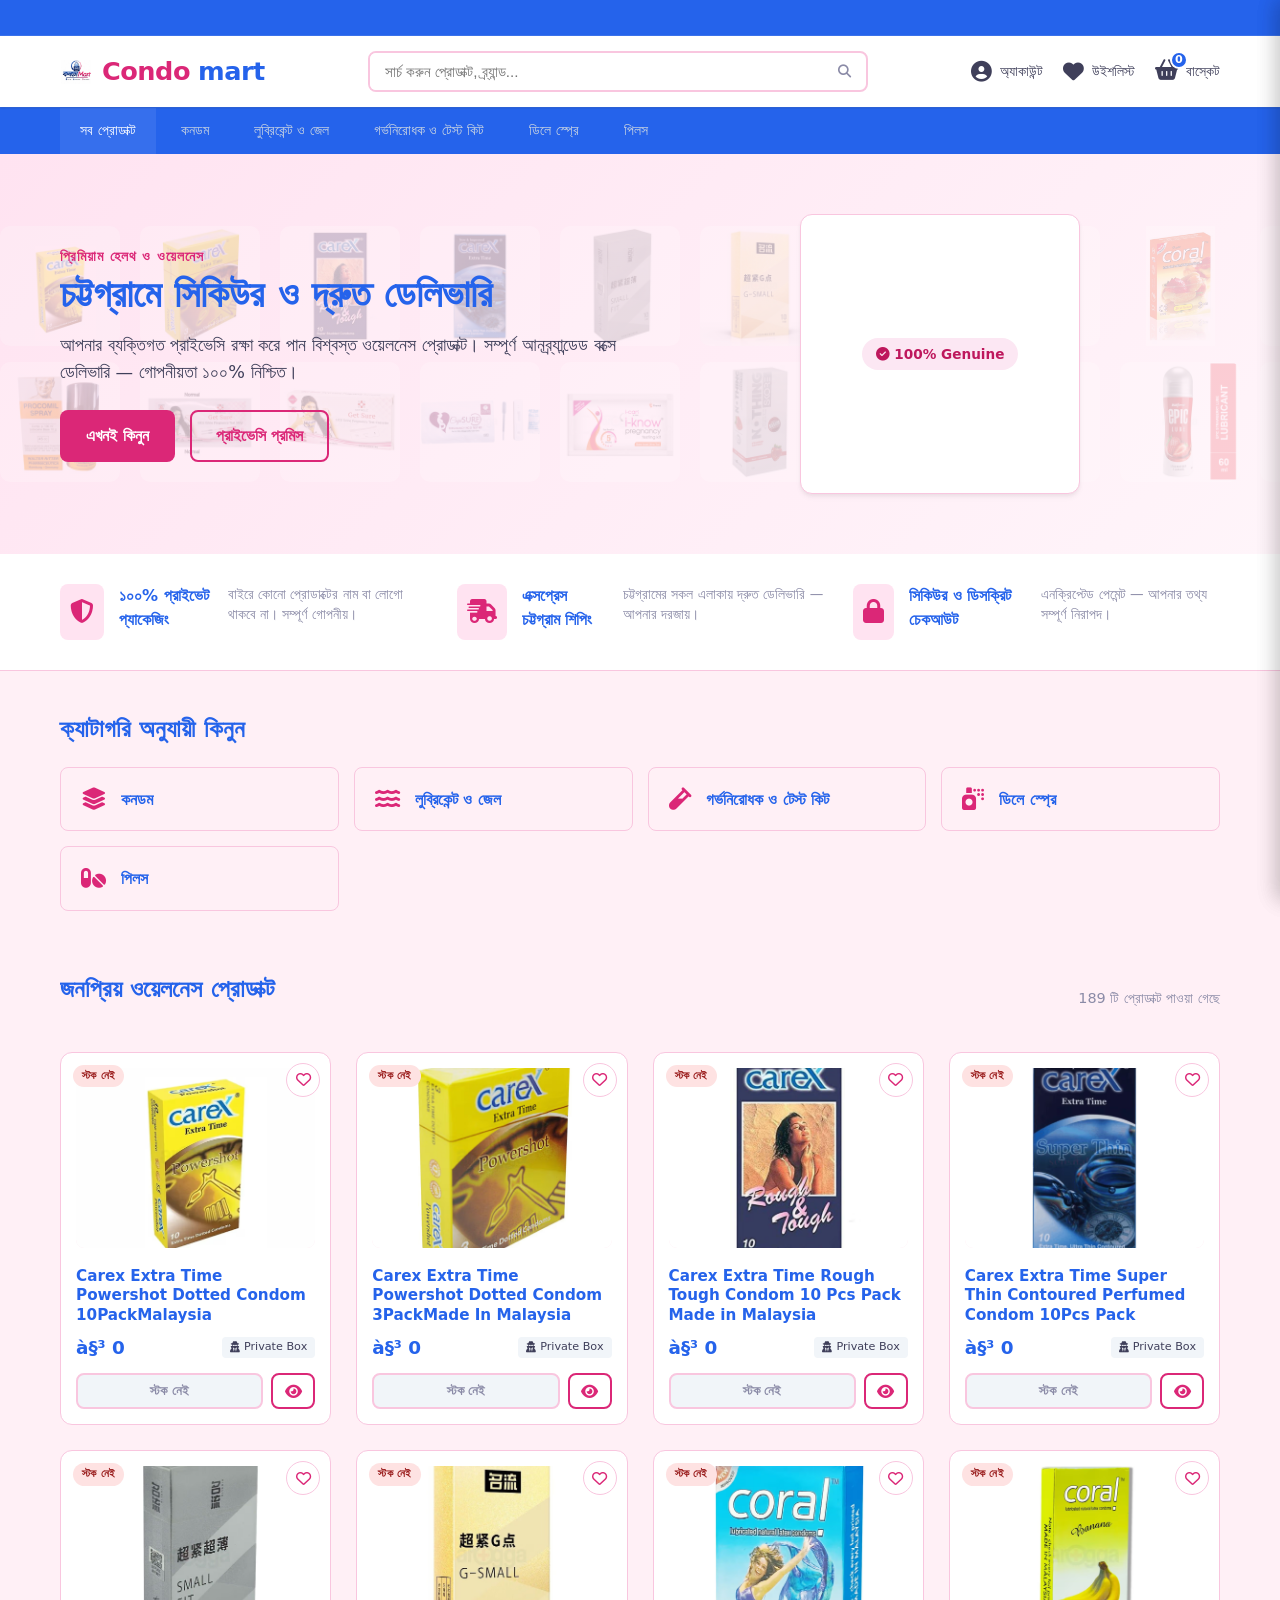
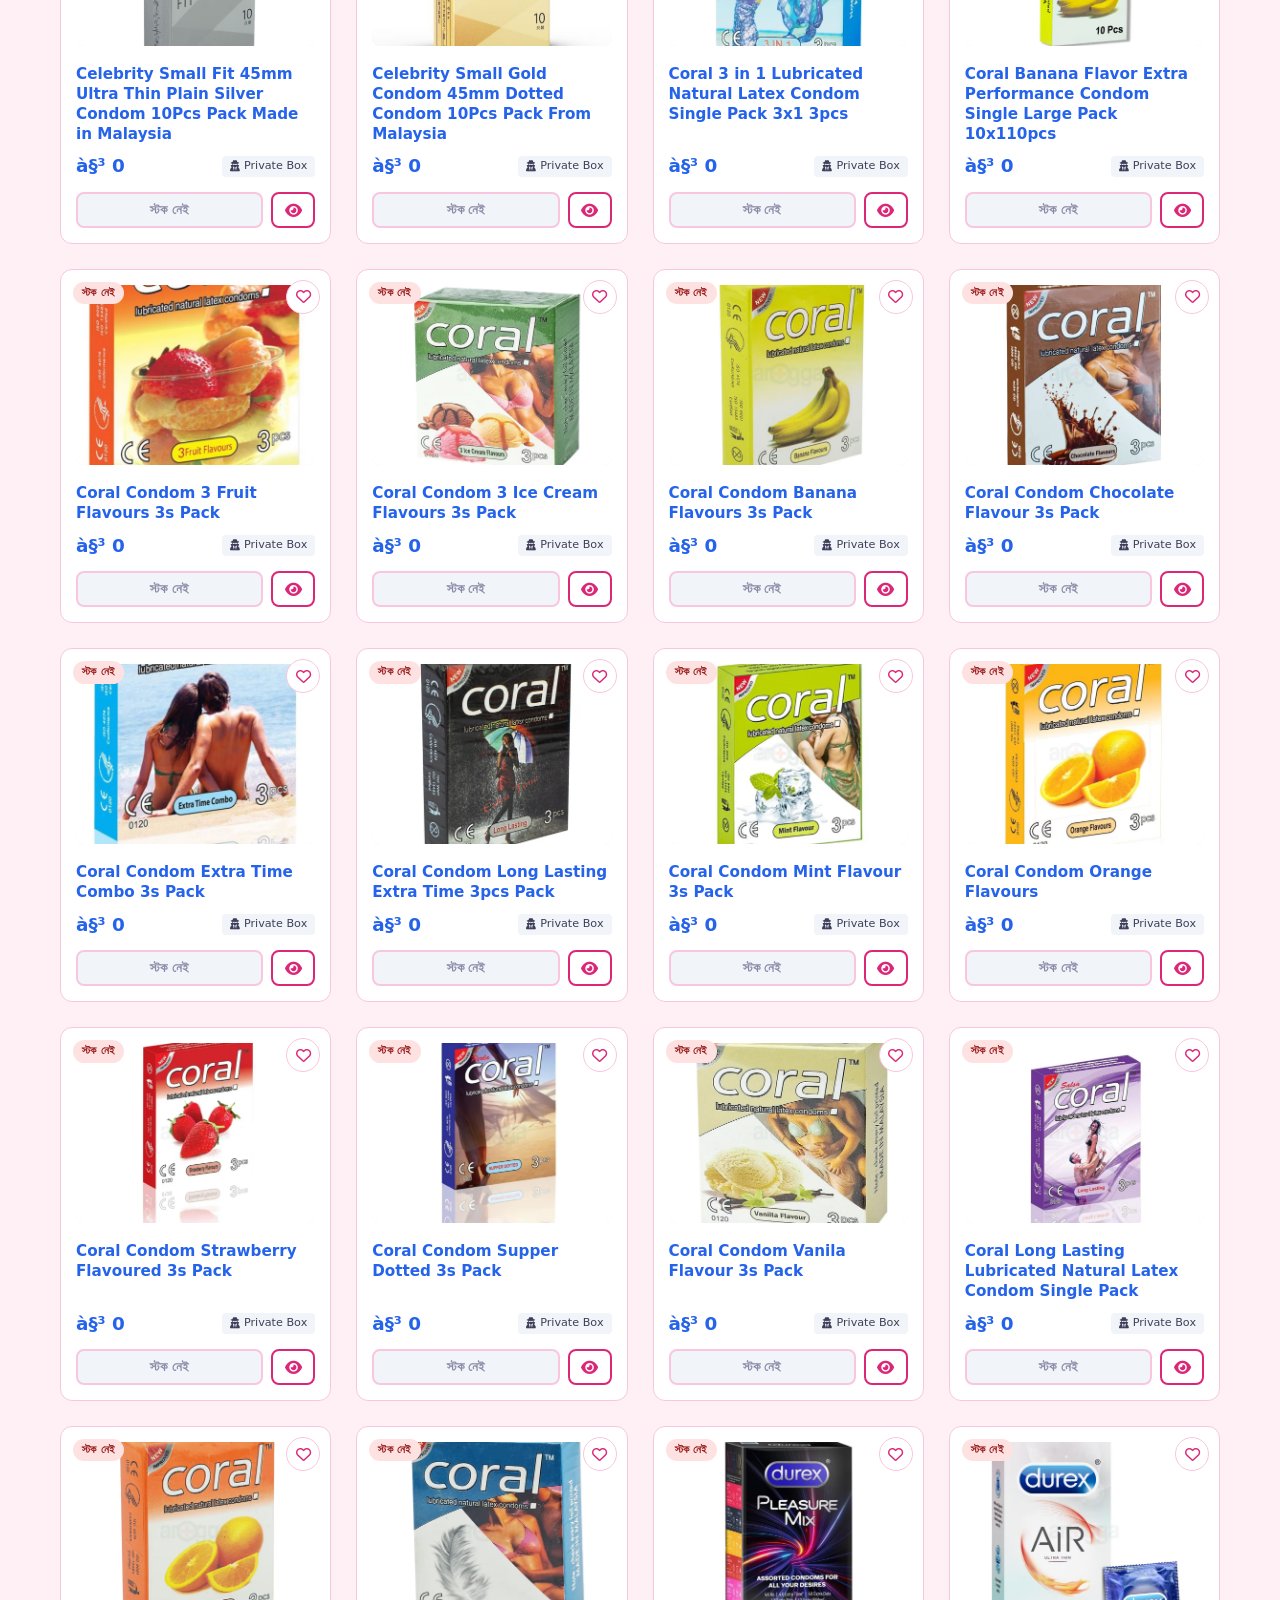
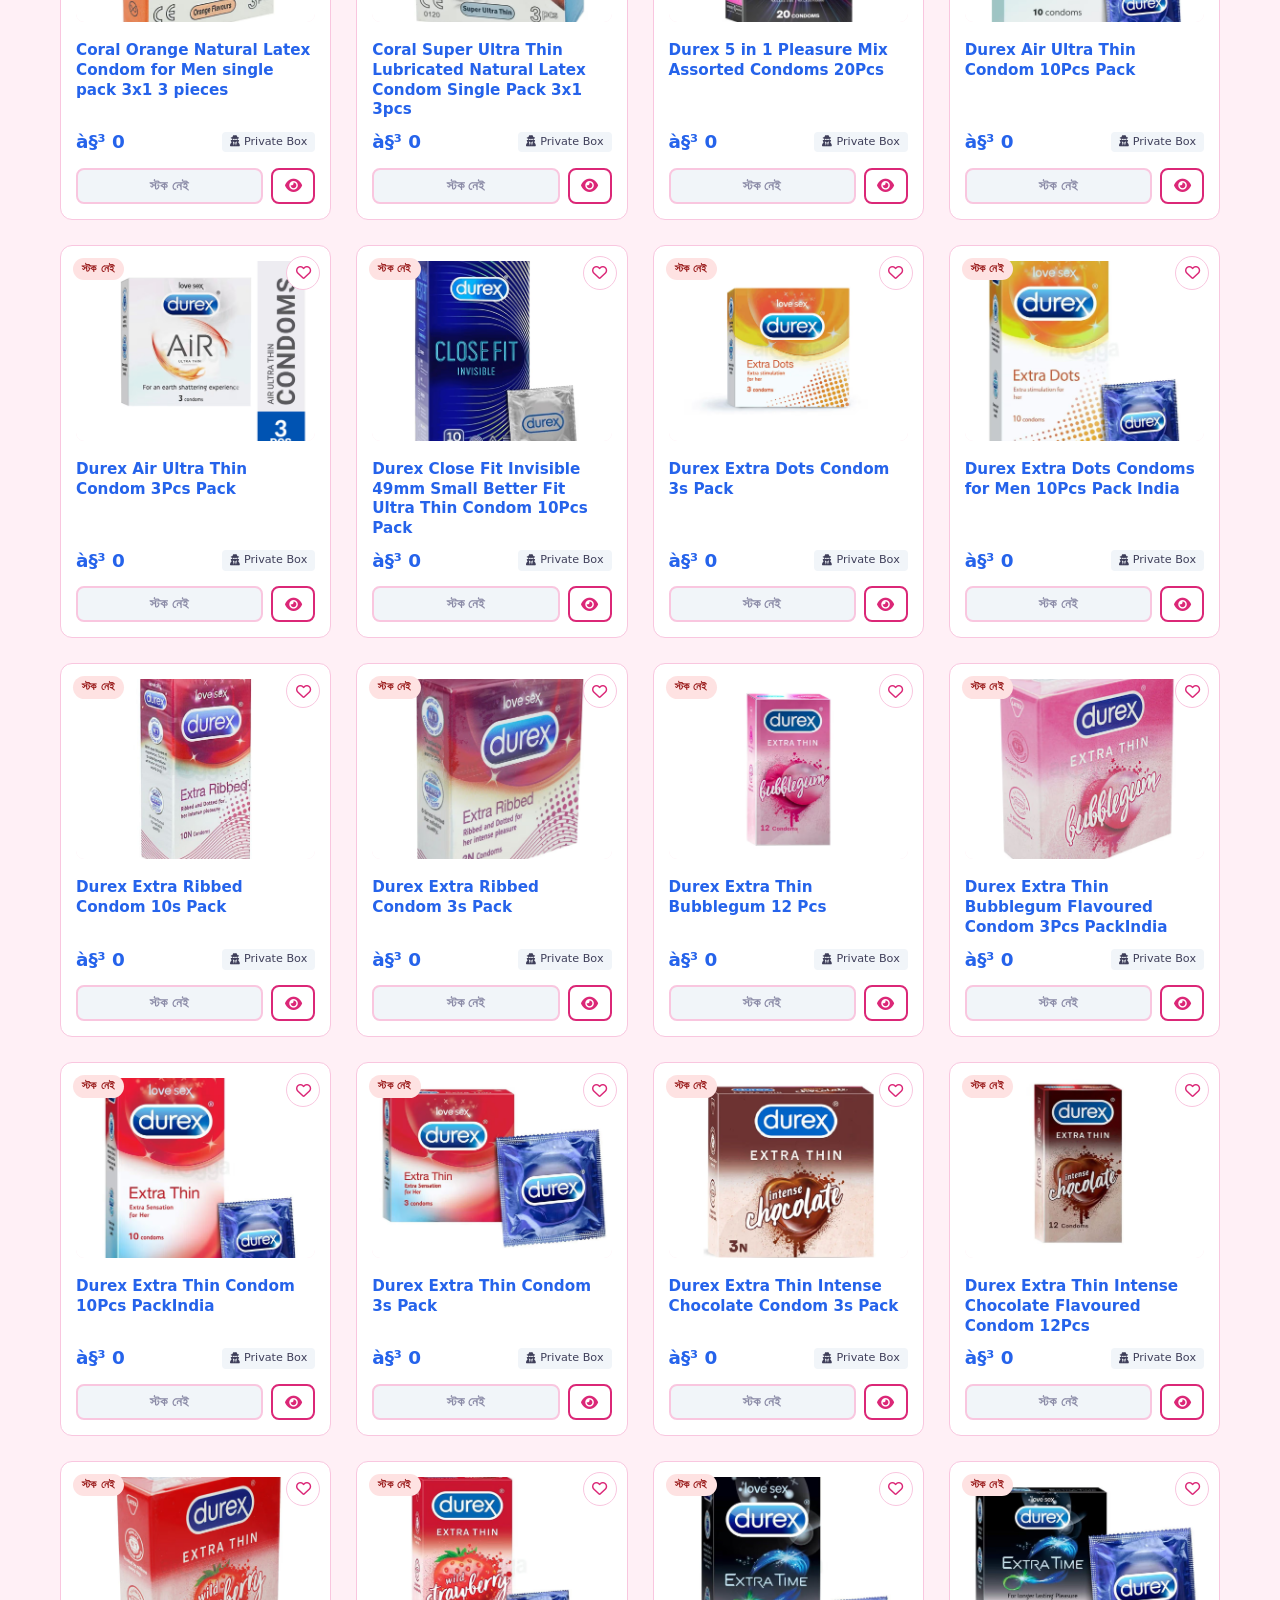
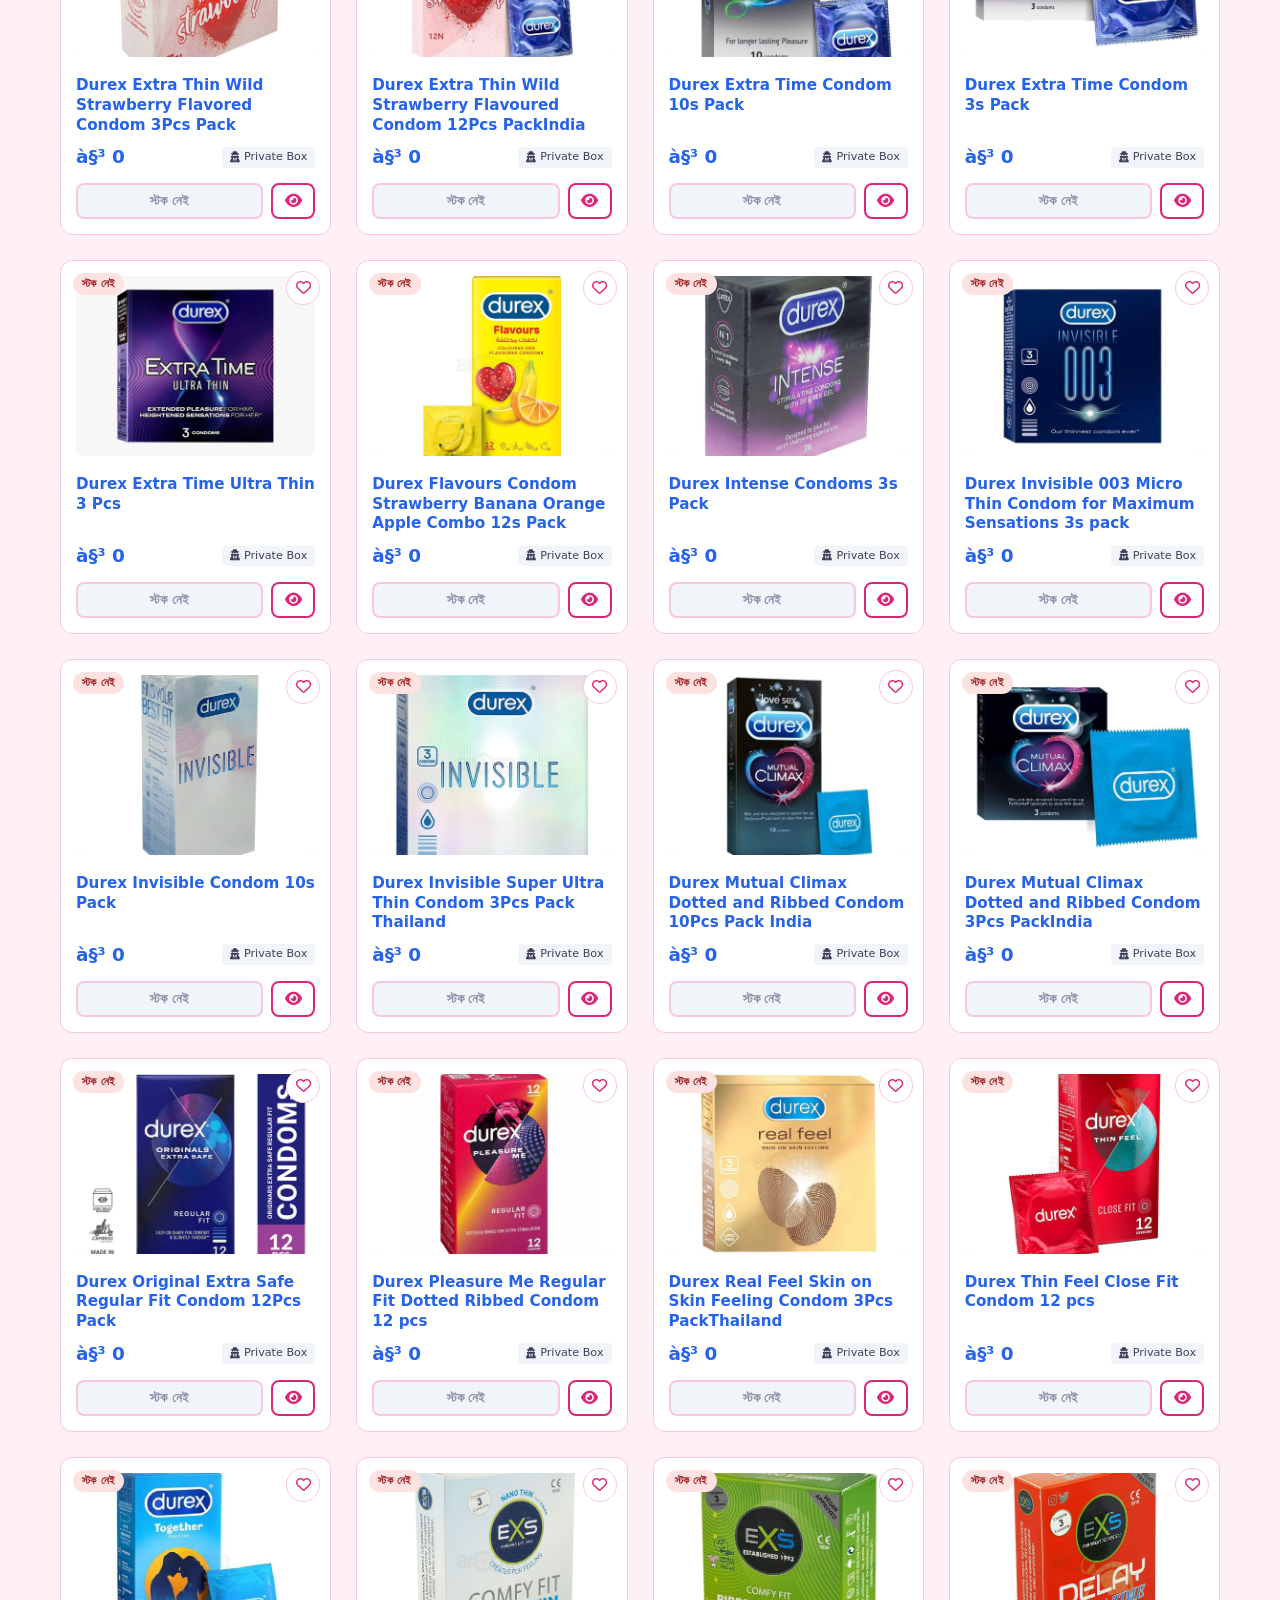
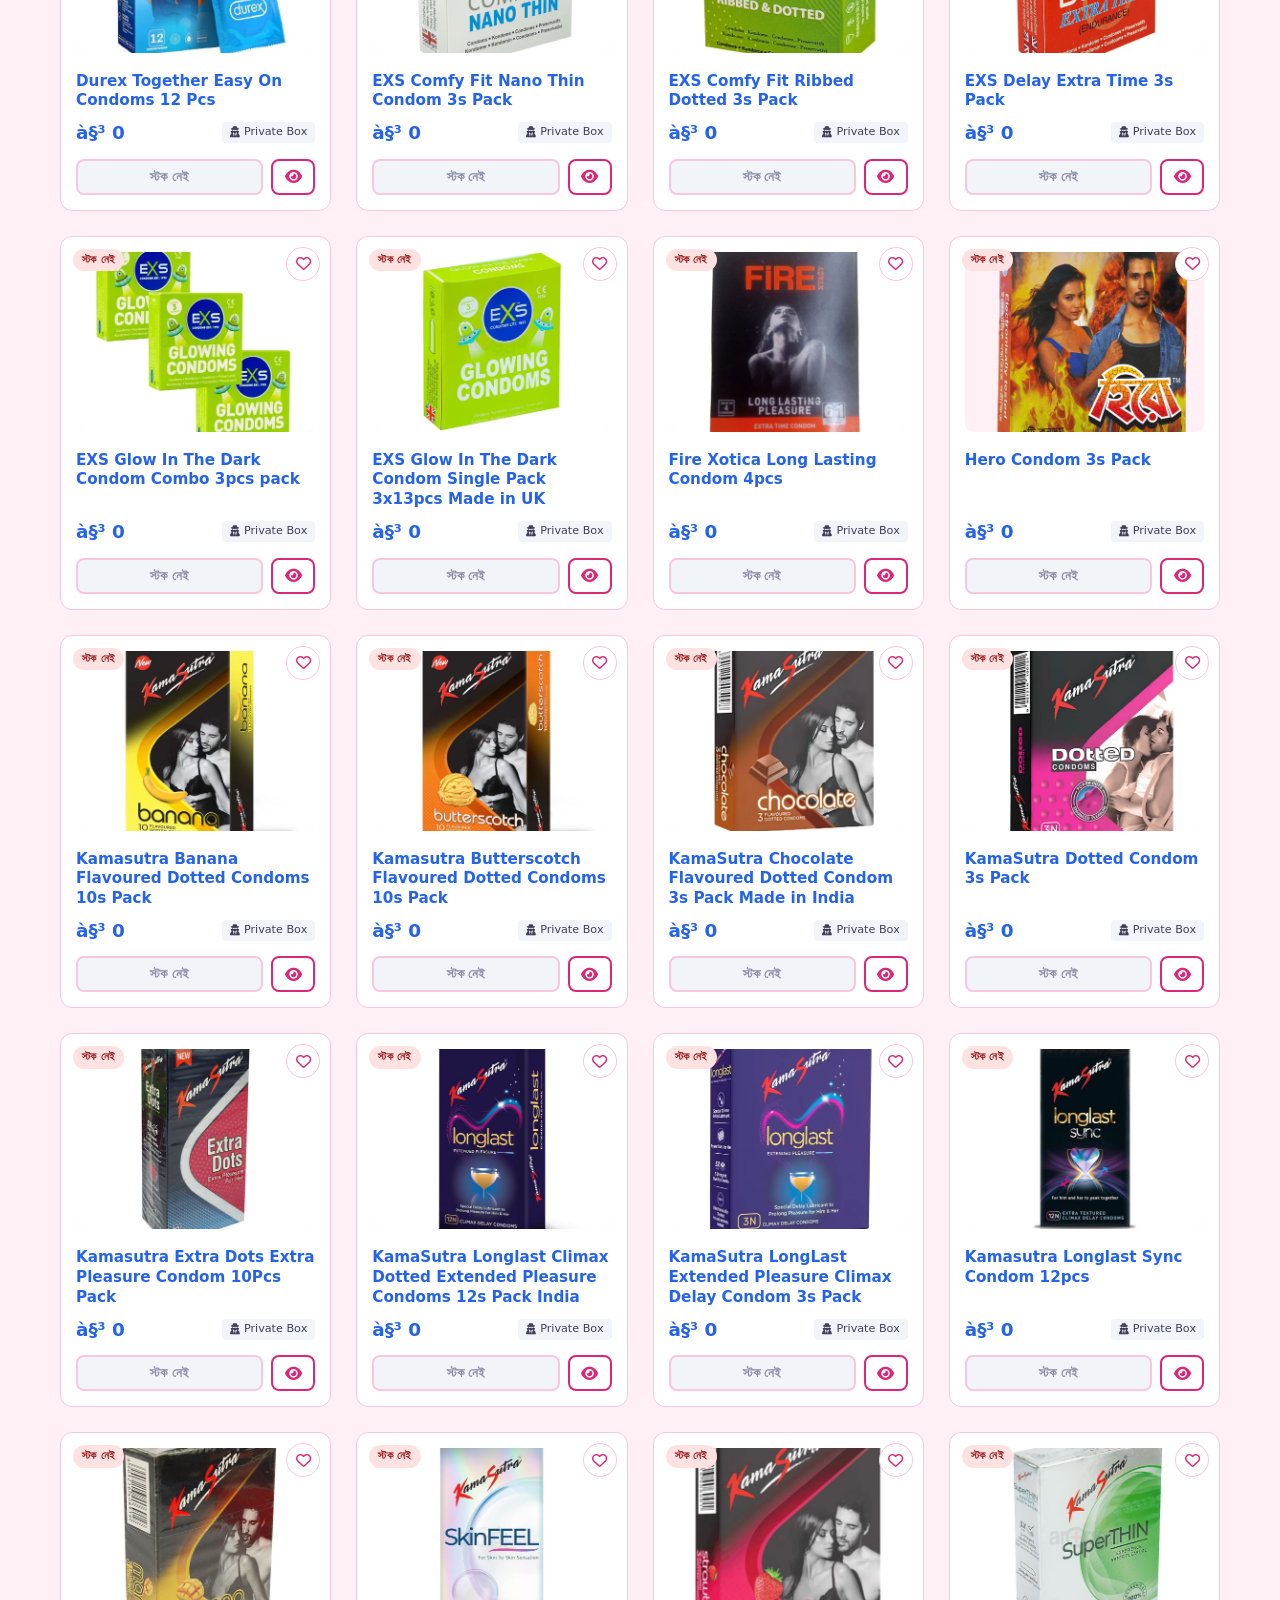
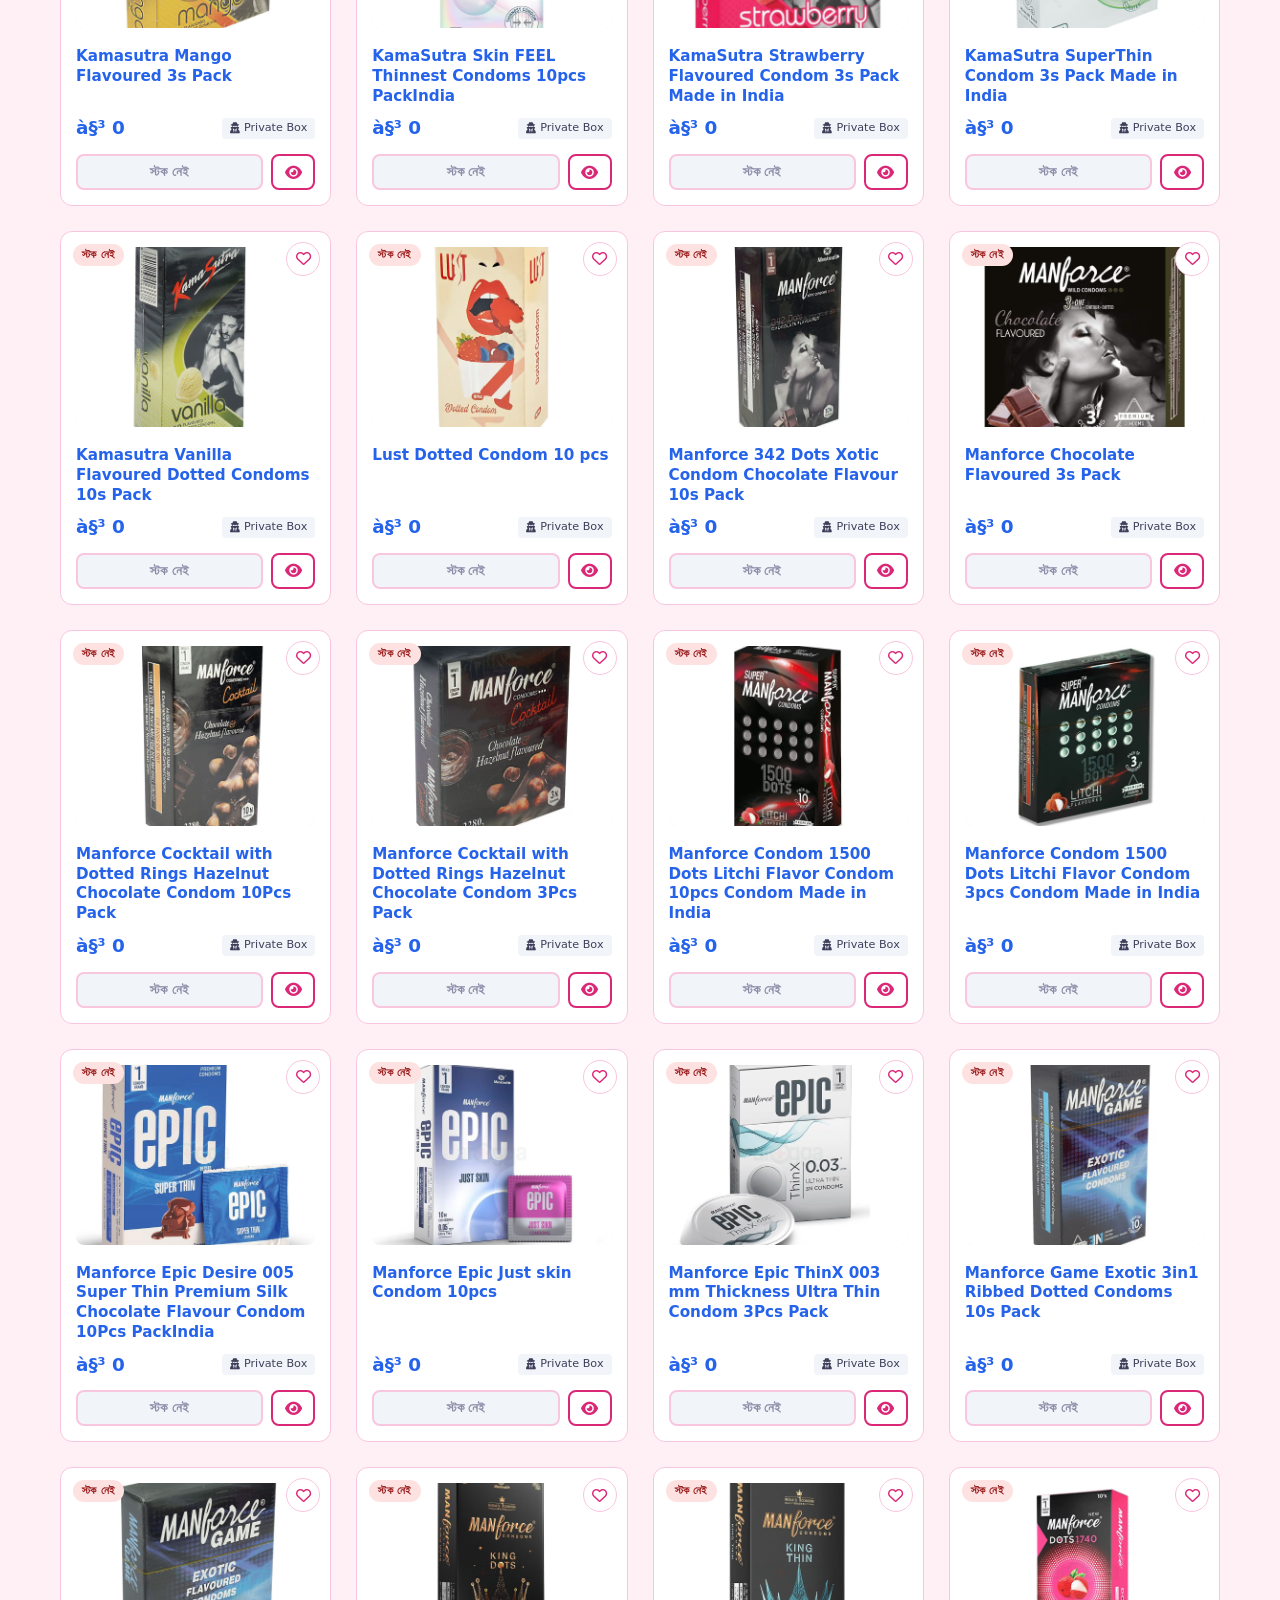
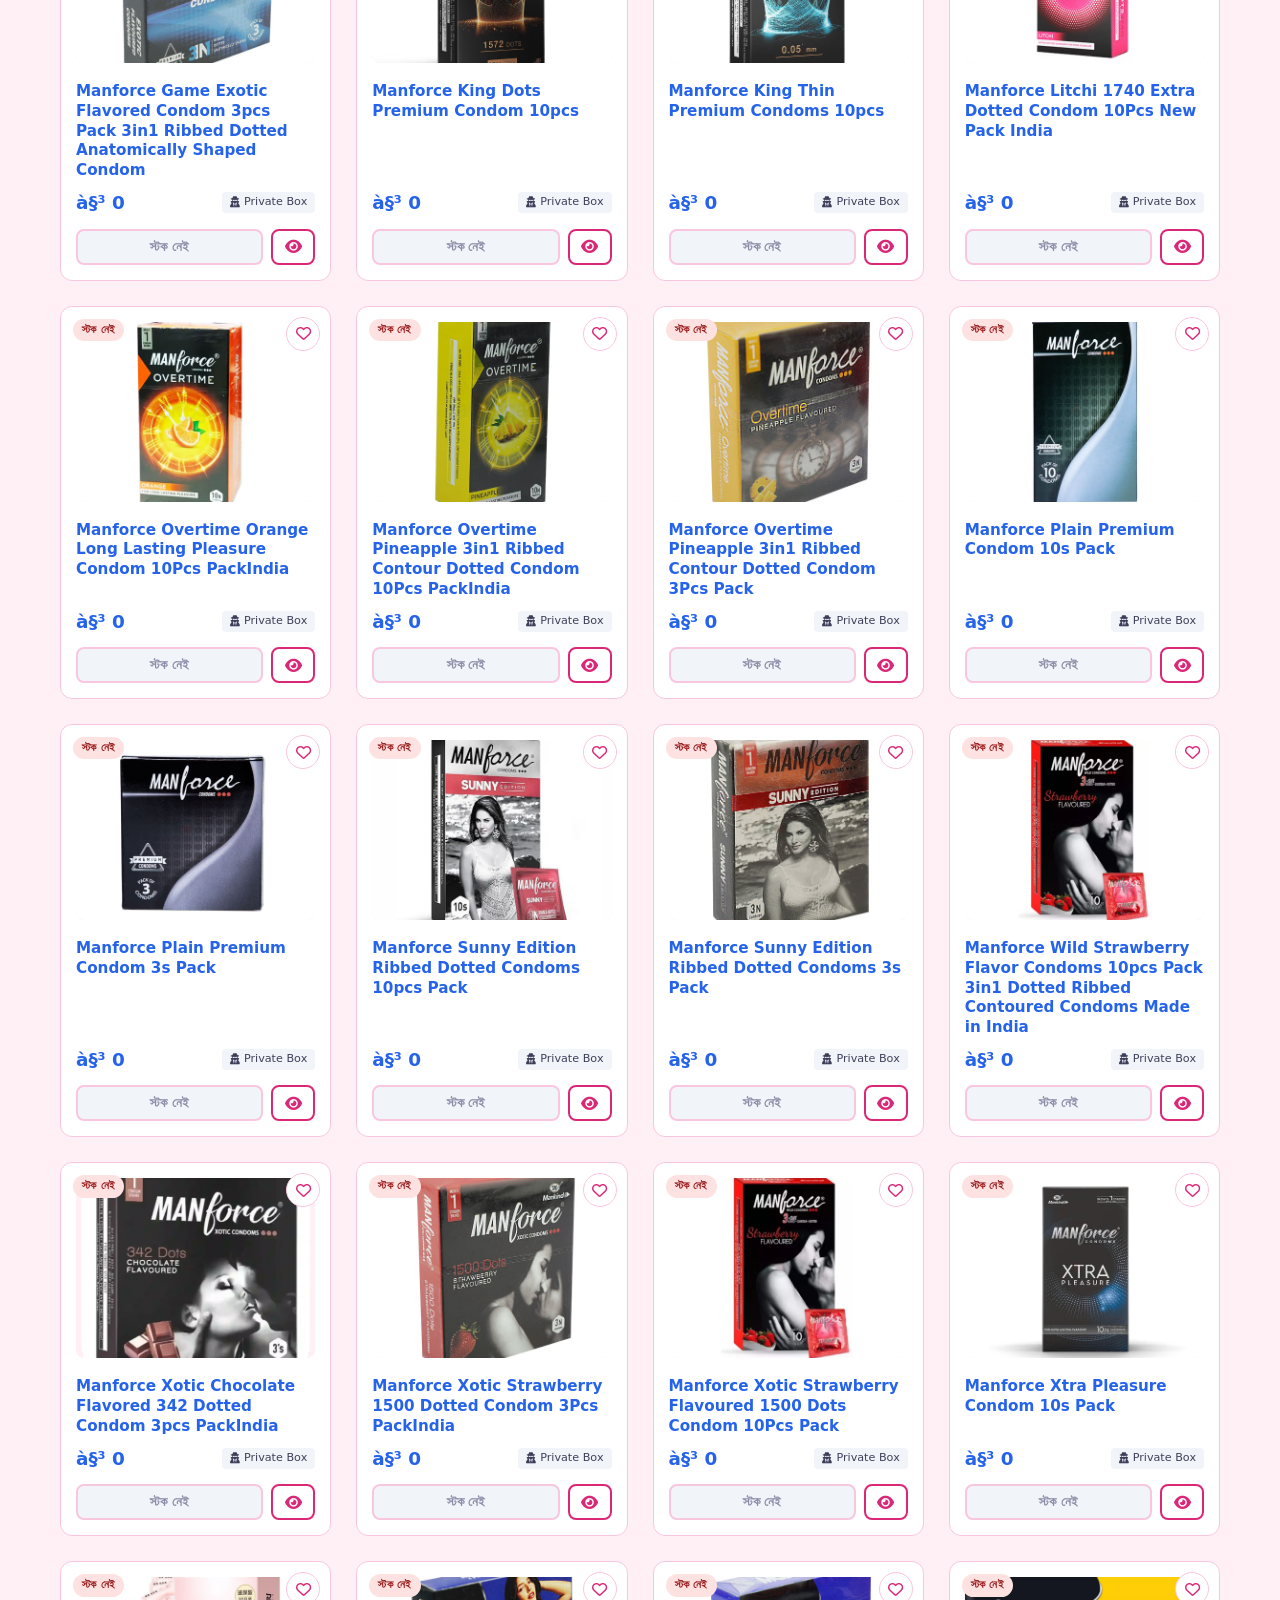
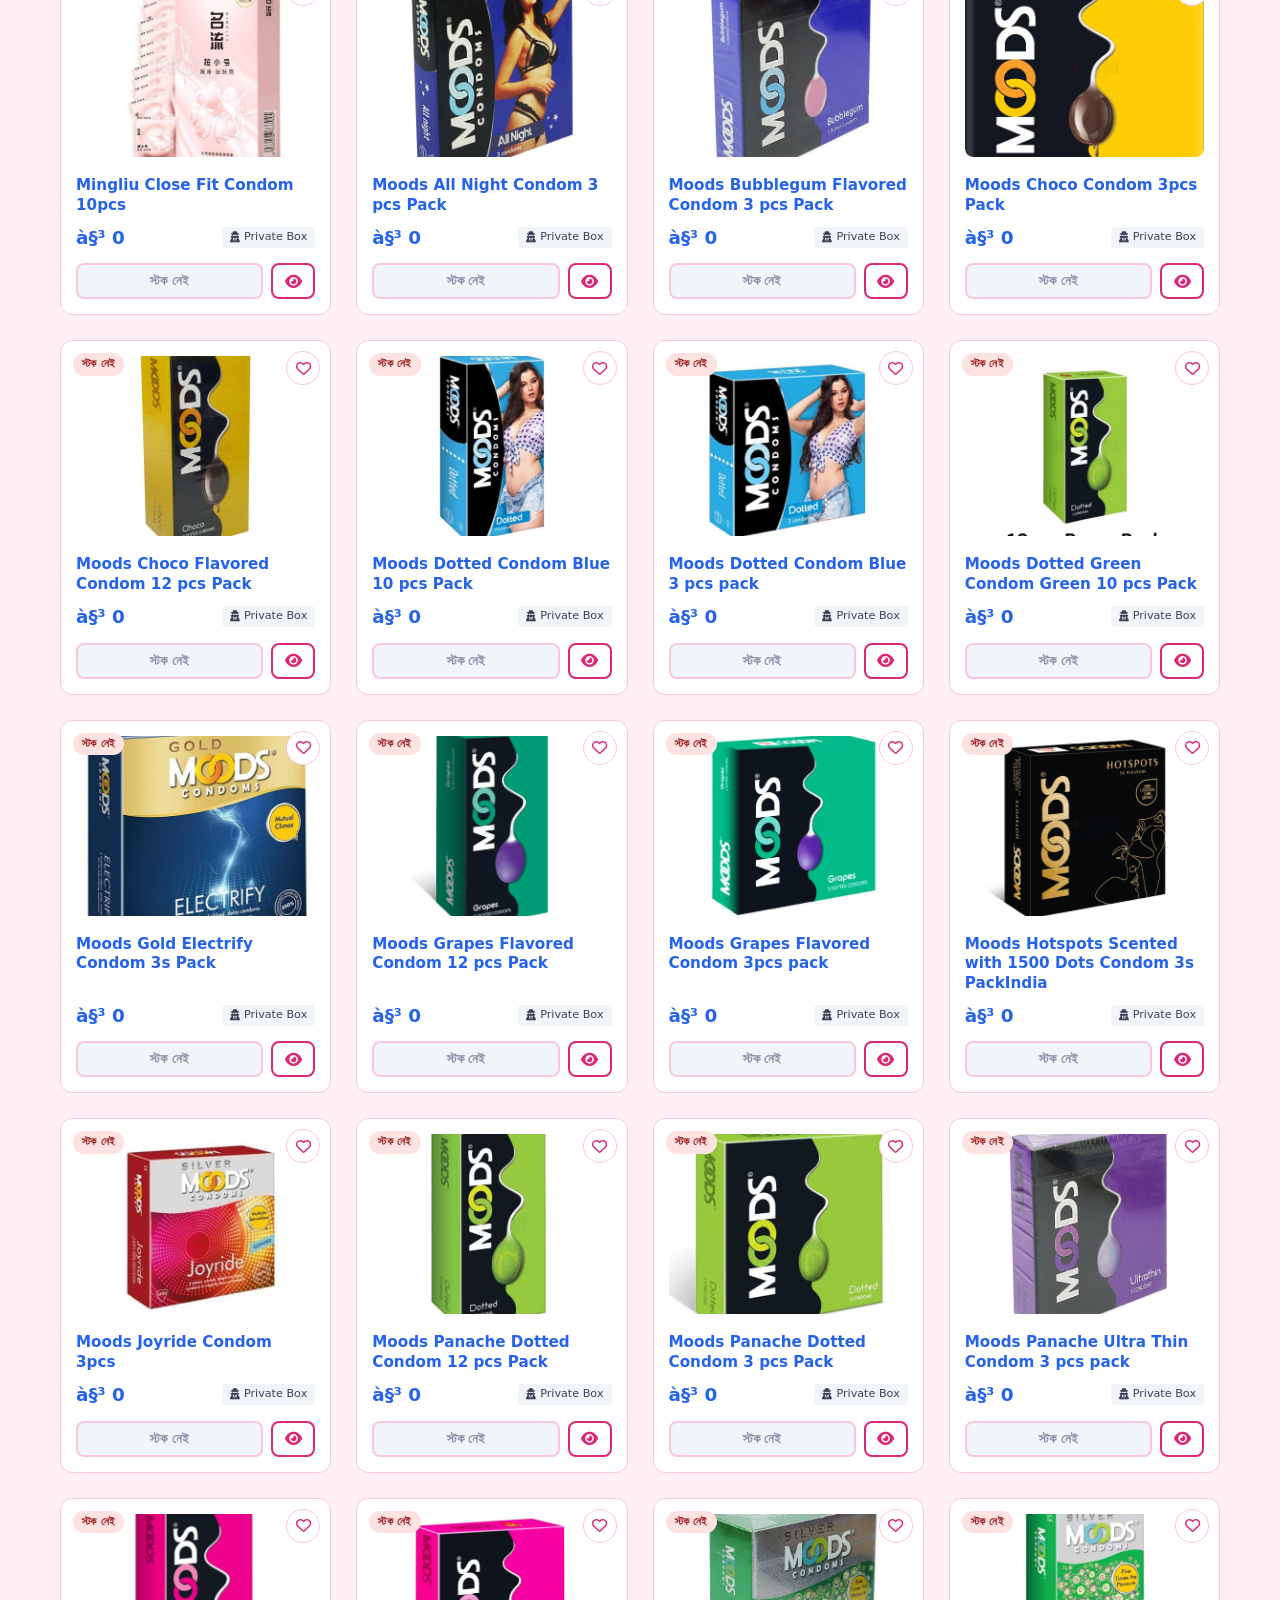
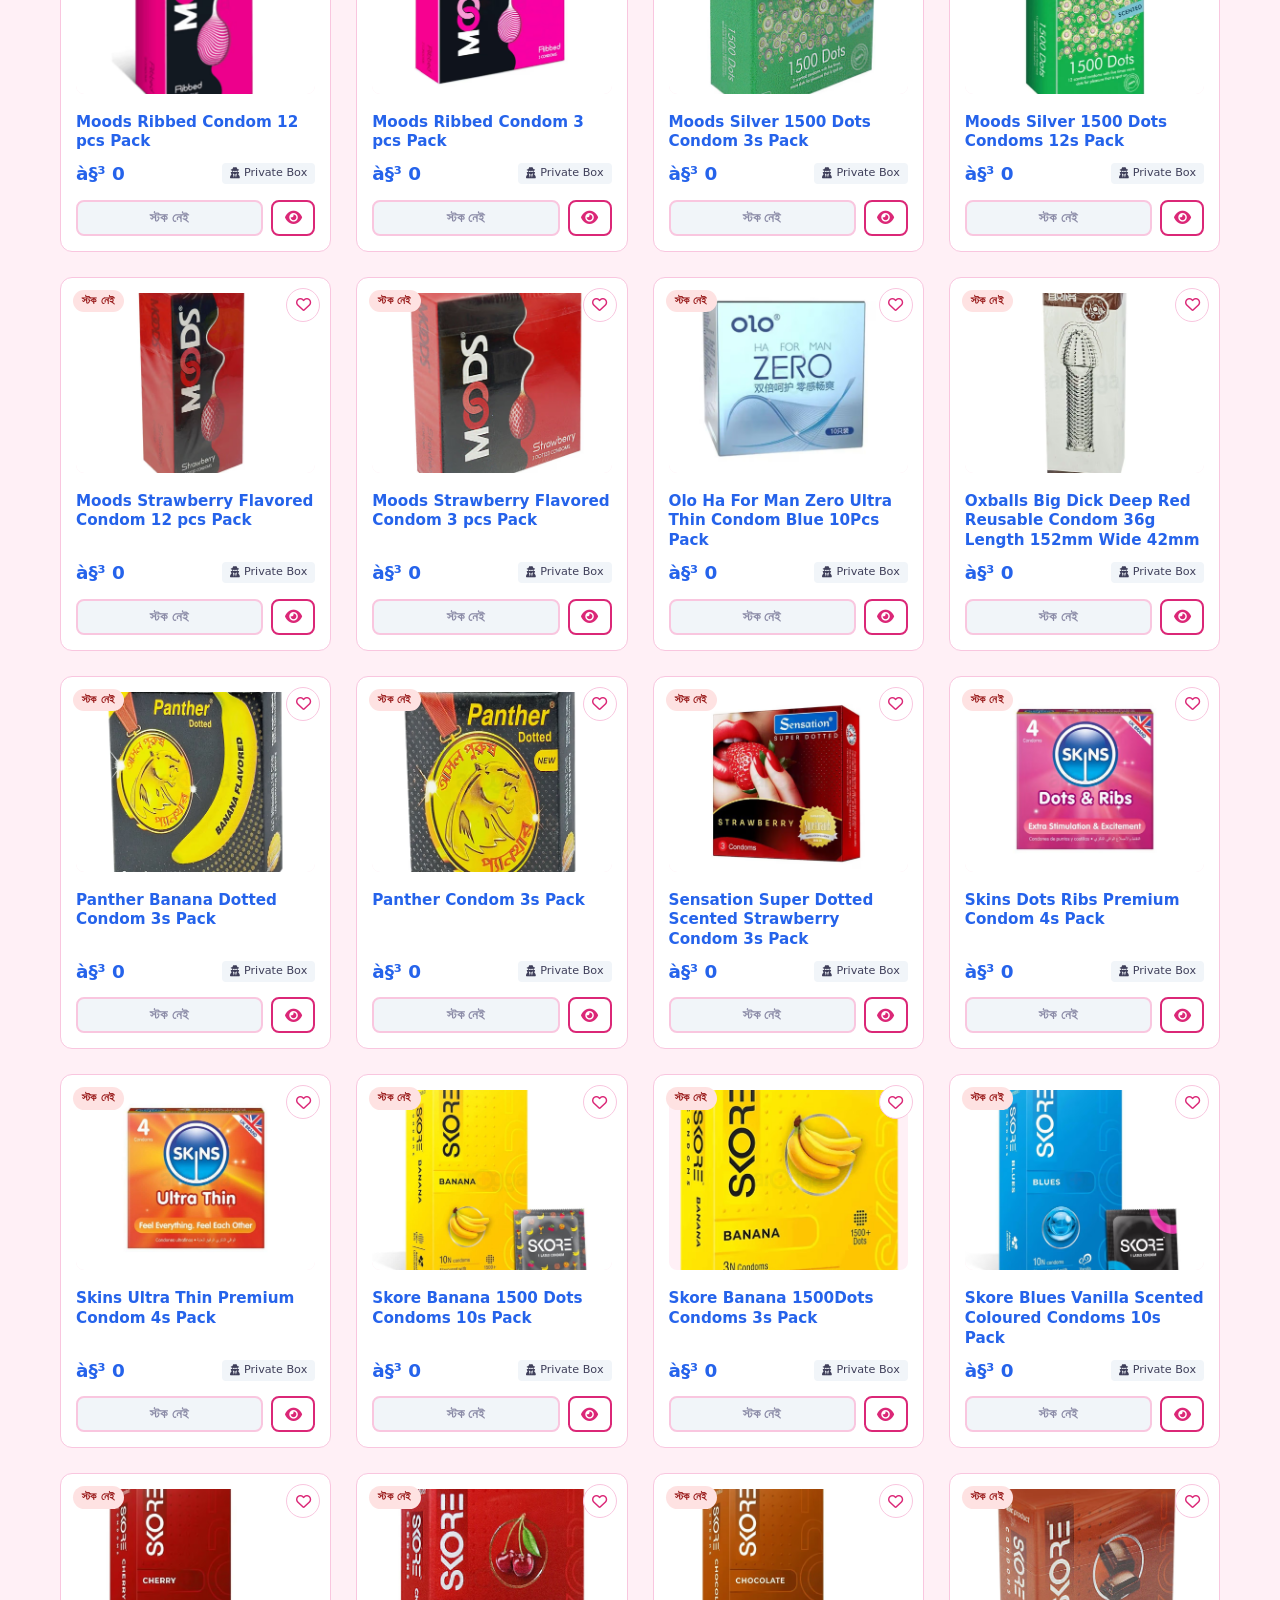
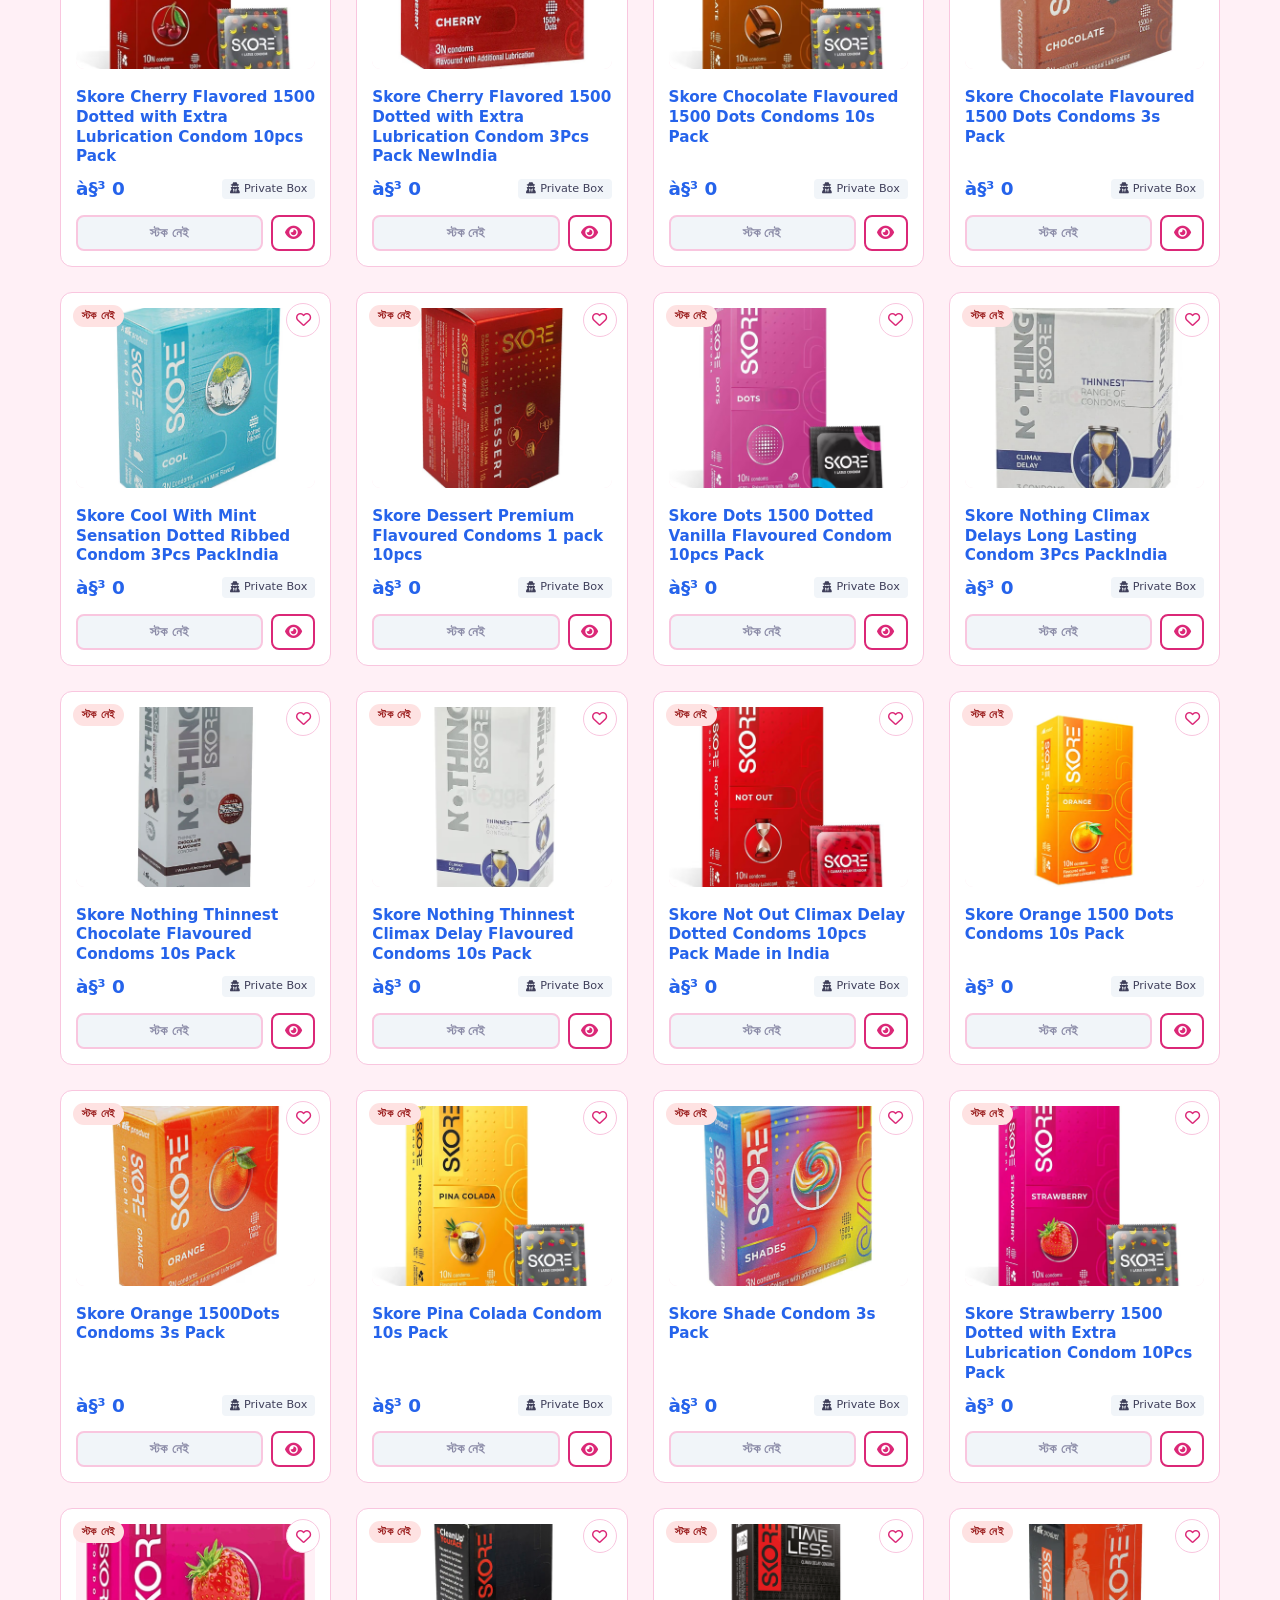
==== commit 31760201: "Hero marquee with all product images, Bangla+English text, responsive layout, admin redesign" ====
--- a/index.html
+++ b/index.html
@@ -1,3 +1,6 @@
+
+
+
 <!DOCTYPE html>
 <html lang="en">
 <head>
@@ -10,7 +13,7 @@
     <!-- FontAwesome for accessible vector iconography -->
     <link rel="stylesheet" href="https://cdnjs.cloudflare.com/ajax/libs/font-awesome/6.4.0/css/all.min.css" integrity="sha512-iecdLmaskl7CVkqkXNQ/ZH/XLlvWZOJyj7Yy7tcenmpD1ypASozpmT/E0iPtmFIB46ZmdtAc9eNBvH0H/ZpiBw==" crossorigin="anonymous" referrerpolicy="no-referrer" />
     <!-- Core UI stylesheet -->
-    <link rel="stylesheet" href="styles.css">
+    <link rel="stylesheet" href="styles.css?v=2">
 </head>
 <body>
 
@@ -34,6 +37,7 @@
             </button>
 
             <a href="#" class="logo" aria-label="Condomart Home">
+                <img class="logo-img" src="images/NEW protfolio.png" alt="Condomart">
                 <span class="logo-accent">Condo</span>mart
             </a>
 
@@ -41,7 +45,7 @@
             <div class="search-container">
                 <form class="search-form" id="searchForm" role="search" onsubmit="event.preventDefault();">
                     <label for="searchInput" class="visually-hidden">Search sexual wellness products</label>
-                    <input type="search" id="searchInput" placeholder="Search brands, types, or care products..." aria-label="Search through site products">
+                    <input type="search" id="searchInput" placeholder="সার্চ করুন প্রোডাক্ট, ব্র্যান্ড..." aria-label="Search through site products">
                     <button type="submit" aria-label="Submit Search"><i class="fas fa-search" aria-hidden="true"></i></button>
                 </form>
             </div>
@@ -50,19 +54,19 @@
             <div class="header-utilities">
                 <a href="javascript:void(0)" class="utility-link" id="accountButton" aria-label="User Account Profile">
                     <i class="fas fa-user-circle" aria-hidden="true"></i>
-                    <span class="utility-text" id="accountText">Account</span>
+                    <span class="utility-text" id="accountText">অ্যাকাউন্ট</span>
                 </a>
                 <a href="javascript:void(0)" class="utility-link" id="wishlistButton" aria-label="Wishlist">
                     <i class="fas fa-heart" aria-hidden="true"></i>
                     <span class="cart-badge" id="wishlistBadge" style="display:none;">0</span>
-                    <span class="utility-text">Wishlist</span>
+                    <span class="utility-text">উইশলিস্ট</span>
                 </a>
                 <a href="javascript:void(0)" class="utility-link cart-link" id="cartButton" aria-label="Shopping Cart, 0 items">
                     <div class="cart-icon-wrapper">
                         <i class="fas fa-shopping-basket" aria-hidden="true"></i>
                         <span class="cart-badge" id="cartBadge" aria-live="polite">0</span>
                     </div>
-                    <span class="utility-text">Basket</span>
+                    <span class="utility-text">বাস্কেট</span>
                 </a>
             </div>
         </div>
@@ -72,12 +76,12 @@
     <nav class="main-nav" id="mainNav" aria-label="Primary Navigation">
         <div class="container navigation-container">
             <ul class="nav-links">
-                <li><a href="#" class="nav-item active" data-category="all">All Products</a></li>
-                <li><a href="#" class="nav-item" data-category="condoms">Condoms</a></li>
-                <li><a href="#" class="nav-item" data-category="lubricants">Lubricants & Gels</a></li>
-                <li><a href="#" class="nav-item" data-category="contraceptive">Contraceptive & Test Kits</a></li>
-                <li><a href="#" class="nav-item" data-category="delay">Delay Sprays</a></li>
-                <li><a href="#" class="nav-item" data-category="pills">Pills</a></li>
+                <li><a href="#" class="nav-item active" data-category="all">সব প্রোডাক্ট</a></li>
+                <li><a href="#" class="nav-item" data-category="condoms">কনডম</a></li>
+                <li><a href="#" class="nav-item" data-category="lubricants">লুব্রিকেন্ট ও জেল</a></li>
+                <li><a href="#" class="nav-item" data-category="contraceptive">গর্ভনিরোধক ও টেস্ট কিট</a></li>
+                <li><a href="#" class="nav-item" data-category="delay">ডিলে স্প্রে</a></li>
+                <li><a href="#" class="nav-item" data-category="pills">পিলস</a></li>
             </ul>
         </div>
     </nav>
@@ -87,20 +91,23 @@
         
         <!-- Reassuring Hero Banner Section -->
         <section class="hero-section" aria-labelledby="hero-title">
+            <div class="hero-bg-marquee" aria-hidden="true">
+                <div class="marquee-track marquee-track--left" id="heroMarqueeLeft"></div>
+                <div class="marquee-track marquee-track--right" id="heroMarqueeRight"></div>
+            </div>
             <div class="container hero-container">
                 <div class="hero-content">
-                    <span class="hero-tagline">Premium Health & Wellness Logistics</span>
-                    <h1 id="hero-title">Discreet, Fast, & Secure Delivery across Chattogram</h1>
-                    <p>Access trusted wellness Essentials without compromising your personal space. Orders are delivered in completely unbranded boxes with total privacy guaranteed.</p>
+                    <span class="hero-tagline">প্রিমিয়াম হেলথ ও ওয়েলনেস</span>
+                    <h1 id="hero-title">চট্টগ্রামে সিকিউর ও দ্রুত ডেলিভারি</h1>
+                    <p>আপনার ব্যক্তিগত প্রাইভেসি রক্ষা করে পান বিশ্বস্ত ওয়েলনেস প্রোডাক্ট। সম্পূর্ণ আনব্র্যান্ডেড বক্সে ডেলিভারি — গোপনীয়তা ১০০% নিশ্চিত।</p>
                     <div class="hero-cta-group">
-                        <a href="#products-showcase" class="btn btn-primary">Shop Confidential</a>
-                        <a href="#privacy-guarantee" class="btn btn-secondary">Our Privacy Promise</a>
+                        <a href="#products-showcase" class="btn btn-primary">এখনই কিনুন</a>
+                        <a href="#privacy-guarantee" class="btn btn-secondary">প্রাইভেসি প্রমিস</a>
                     </div>
                 </div>
                 <div class="hero-visual">
                     <!-- Standard modern graphic placeholder using architectural CSS layouts -->
                     <div class="secure-box-graphic">
-                        <i class="fas fa-box-open box-icon"></i>
                         <span class="badge-verified"><i class="fas fa-check-circle"></i> 100% Genuine</span>
                     </div>
                 </div>
@@ -112,18 +119,18 @@
             <div class="container props-grid">
                 <div class="prop-card">
                     <div class="prop-icon"><i class="fas fa-shield-alt" aria-hidden="true"></i></div>
-                    <h3>100% Private Packaging</h3>
-                    <p>No product names, store logos, or indicators listed on the outside wrapper.</p>
+                    <h3>১০০% প্রাইভেট প্যাকেজিং</h3>
+                    <p>বাইরে কোনো প্রোডাক্টের নাম বা লোগো থাকবে না। সম্পূর্ণ গোপনীয়।</p>
                 </div>
                 <div class="prop-card">
                     <div class="prop-icon"><i class="fas fa-shipping-fast" aria-hidden="true"></i></div>
-                    <h3>Express Chattogram Shipping</h3>
-                    <p>Rapid dispatch locally within Chattogram municipal zones directly to your doorstep.</p>
+                    <h3>এক্সপ্রেস চট্টগ্রাম শিপিং</h3>
+                    <p>চট্টগ্রামের সকল এলাকায় দ্রুত ডেলিভারি — আপনার দরজায়।</p>
                 </div>
                 <div class="prop-card">
                     <div class="prop-icon"><i class="fas fa-lock" aria-hidden="true"></i></div>
-                    <h3>Secure & Discreet Checkout</h3>
-                    <p>Encrypted transaction platforms with highly confidential records management.</p>
+                    <h3>সিকিউর ও ডিসক্রিট চেকআউট</h3>
+                    <p>এনক্রিপ্টেড পেমেন্ট — আপনার তথ্য সম্পূর্ণ নিরাপদ।</p>
                 </div>
             </div>
         </section>
@@ -131,27 +138,27 @@
         <!-- Modular Category Navigation Grid -->
         <section class="categories-section" aria-labelledby="categories-title">
             <div class="container">
-                <h2 id="categories-title" class="section-title">Shop by Specialized Category</h2>
+                <h2 id="categories-title" class="section-title">ক্যাটাগরি অনুযায়ী কিনুন</h2>
                 <div class="categories-grid">
                     <button class="category-card" data-category="condoms" aria-label="View Condoms Category">
                         <i class="fas fa-layer-group" aria-hidden="true"></i>
-                        <span>Condoms</span>
+                        <span>কনডম</span>
                     </button>
                     <button class="category-card" data-category="lubricants" aria-label="View Lubricants & Gels Category">
                         <i class="fas fa-water" aria-hidden="true"></i>
-                        <span>Lubricants & Gels</span>
+                        <span>লুব্রিকেন্ট ও জেল</span>
                     </button>
                     <button class="category-card" data-category="contraceptive" aria-label="View Contraceptive & Test Kits Category">
                         <i class="fas fa-vial" aria-hidden="true"></i>
-                        <span>Contraceptive & Test Kits</span>
+                        <span>গর্ভনিরোধক ও টেস্ট কিট</span>
                     </button>
                     <button class="category-card" data-category="delay" aria-label="View Delay Sprays Category">
                         <i class="fas fa-spray-can" aria-hidden="true"></i>
-                        <span>Delay Sprays</span>
+                        <span>ডিলে স্প্রে</span>
                     </button>
                     <button class="category-card" data-category="pills" aria-label="View Pills Category">
                         <i class="fas fa-pills" aria-hidden="true"></i>
-                        <span>Pills</span>
+                        <span>পিলস</span>
                     </button>
                 </div>
             </div>
@@ -161,7 +168,7 @@
         <section class="products-section" id="products-showcase" aria-labelledby="products-title">
             <div class="container">
                 <div class="products-header">
-                    <h2 id="products-title" class="section-title">Featured Wellness Essentials</h2>
+                    <h2 id="products-title" class="section-title">জনপ্রিয় ওয়েলনেস প্রোডাক্ট</h2>
                     <p class="results-count" id="resultsCount">Showing all curated items</p>
                 </div>
                 
@@ -179,41 +186,41 @@
             <div class="footer-info">
                 <span class="footer-logo"><span class="logo-accent">Condo</span>mart</span>
                 <p class="footer-description">
-                    Condomart is Chattogram's premier localized sexual health platform, providing private accessibility to international and verified domestic wellness brands.
+                    কনডোমার্ট চট্টগ্রামের সবচেয়ে বিশ্বস্ত সেক্সুয়াল হেলথ প্ল্যাটফর্ম — আন্তর্জাতিক ও দেশি ব্র্যান্ডের প্রোডাক্ট পাবেন সম্পূর্ণ প্রাইভেটলি।
                 </p>
-                <p class="footer-location"><i class="fas fa-map-marker-alt"></i> Serving Hub: GEC Circle / Agrabad, Chattogram, Bangladesh.</p>
+                <p class="footer-location"><i class="fas fa-map-marker-alt"></i> সার্ভিসিং হাব: জিইসি সার্কেল / আগ্রাবাদ, চট্টগ্রাম</p>
             </div>
             
             <div class="footer-links">
-                <h3>Customer Support</h3>
+                <h3>কাস্টমার সাপোর্ট</h3>
                 <ul>
-                    <li><a href="#">Help & FAQs</a></li>
-                    <li><a href="#">Discreet Shipping Guide</a></li>
-                    <li><a href="#">Return & Refund Architecture</a></li>
-                    <li><a href="#">Contact Support Desk</a></li>
+                    <li><a href="#">হেল্প ও সাধারণ জিজ্ঞাসা</a></li>
+                    <li><a href="#">ডিসক্রিট শিপিং গাইড</a></li>
+                    <li><a href="#">রিটার্ন ও রিফান্ড</a></li>
+                    <li><a href="#">সাপোর্টে যোগাযোগ করুন</a></li>
                 </ul>
             </div>
 
             <div class="footer-faq" id="faq-section">
-                <h3>Frequently Asked Questions</h3>
+                <h3>সাধারণ জিজ্ঞাসা (FAQ)</h3>
                 <div class="faq-item">
-                    <h4>How does delivery privacy operate?</h4>
-                    <p>All items are placed inside standard padded mailer bags or brown generic boxes. Courier labels indicate 'Healthcare Essentials', keeping the itemized breakdown confidential.</p>
+                    <h4>ডেলিভারি কীভাবে গোপনীয় থাকে?</h4>
+                    <p>সব প্রোডাক্ট রাখা হয় সাধারণ প্যাডেড ব্যাগ বা ব্রাউন বক্সে। কুরিয়ার লেবেলে থাকে 'হেলথকেয়ার এসেনশিয়ালস' — কোনো প্রোডাক্টের নাম থাকে না।</p>
                 </div>
                 <div class="faq-item">
-                    <h4>What is the delivery window within Chattogram?</h4>
-                    <p>Standard priority deliveries within central zones are completed quickly to match rapid local routing standards.</p>
+                    <h4>চট্টগ্রামে ডেলিভারি কত দ্রুত?</h4>
+                    <p>সিটি এরিয়ায় এক্সপ্রেস ডেলিভারি দ্রুত সম্পন্ন হয় — সাধারণত একই দিন বা পরের দিন।</p>
                 </div>
             </div>
         </div>
 
         <div class="footer-bottom">
             <div class="container footer-bottom-container">
-                <p>&copy; 2026 Condomart Bangladesh. All rights reserved safely.</p>
+                <p>&copy; ২০২৬ কনডোমার্ট বাংলাদেশ। সর্বস্বত্ব সংরক্ষিত।</p>
                 <div class="payment-badges" aria-label="Accepted Payments">
-                    <i class="fab fa-cc-visa" title="Visa Payment Integration Ready"></i>
-                    <i class="fab fa-cc-mastercard" title="Mastercard Accepted"></i>
-                    <span class="cod-badge">Cash on Delivery Available</span>
+                    <i class="fab fa-cc-visa" title="Visa"></i>
+                    <i class="fab fa-cc-mastercard" title="Mastercard"></i>
+                    <span class="cod-badge">ক্যাশ অন ডেলিভারি পাওয়া যায়</span>
                 </div>
             </div>
         </div>
@@ -223,25 +230,25 @@
     <div class="modal-overlay" id="accountModal">
         <div class="modal-box" role="dialog" aria-modal="true" aria-labelledby="accountModalTitle">
             <button class="modal-close" id="accountModalClose" aria-label="Close"><i class="fas fa-times"></i></button>
-            <h2 id="accountModalTitle">Welcome to Condomart</h2>
-            <p class="modal-sub">Your details stay 100% private & discreet.</p>
+            <h2 id="accountModalTitle">কনডোমার্টে স্বাগতম</h2>
+            <p class="modal-sub">আপনার তথ্য ১০০% নিরাপদ ও প্রাইভেট।</p>
 
             <form id="accountForm">
-                <label for="accName">Full Name</label>
-                <input type="text" id="accName" required placeholder="Your name">
-
-                <label for="accEmail">Email</label>
+                <label for="accName">পুরো নাম</label>
+                <input type="text" id="accName" required placeholder="আপনার নাম">
+
+                <label for="accEmail">ইমেইল</label>
                 <input type="email" id="accEmail" required placeholder="you@example.com">
 
-                <label for="accPass">Password</label>
-                <input type="password" id="accPass" required placeholder="Create a password" minlength="4">
-
-                <button type="submit" class="btn btn-primary modal-submit" id="accountSubmit">Create Account</button>
+                <label for="accPass">পাসওয়ার্ড</label>
+                <input type="password" id="accPass" required placeholder="পাসওয়ার্ড তৈরি করুন" minlength="4">
+
+                <button type="submit" class="btn btn-primary modal-submit" id="accountSubmit">অ্যাকাউন্ট তৈরি করুন</button>
             </form>
 
             <p class="modal-toggle">
-                <span id="accountToggleText">Already have an account?</span>
-                <a href="javascript:void(0)" id="accountToggle">Login</a>
+                <span id="accountToggleText">ইতিমধ্যে অ্যাকাউন্ট আছে?</span>
+                <a href="javascript:void(0)" id="accountToggle">লগইন করুন</a>
             </p>
 
             <div class="admin-hint">
@@ -254,7 +261,7 @@
     <div class="cart-overlay" id="cartOverlay"></div>
     <aside class="cart-panel" id="cartPanel" aria-label="Shopping Cart" aria-hidden="true">
         <div class="cart-panel-header">
-            <h2>Your Basket</h2>
+            <h2>আপনার বাস্কেট</h2>
             <button class="cart-close" id="cartClose" aria-label="Close Cart"><i class="fas fa-times"></i></button>
         </div>
         <div class="cart-panel-body" id="cartPanelBody">
@@ -262,10 +269,10 @@
         </div>
         <div class="cart-panel-footer">
             <div class="cart-total-row">
-                <span>Total</span>
+                <span>মোট</span>
                 <strong id="cartTotal">৳ 0</strong>
             </div>
-            <button class="btn btn-primary cart-checkout" id="cartCheckout">Place Order</button>
+            <button class="btn btn-primary cart-checkout" id="cartCheckout">অর্ডার করুন</button>
         </div>
     </aside>
 
@@ -273,7 +280,7 @@
     <div class="cart-overlay" id="wishlistOverlay"></div>
     <aside class="cart-panel" id="wishlistPanel" aria-label="Wishlist" aria-hidden="true">
         <div class="cart-panel-header">
-            <h2>Your Wishlist</h2>
+            <h2>আপনার উইশলিস্ট</h2>
             <button class="cart-close" id="wishlistClose" aria-label="Close Wishlist"><i class="fas fa-times"></i></button>
         </div>
         <div class="cart-panel-body" id="wishlistPanelBody"></div>
@@ -293,7 +300,7 @@
                         <span id="qvStock"></span>
                     </div>
                     <p class="quickview-desc" id="qvDesc"></p>
-                    <button class="btn btn-primary" id="qvAdd">Add to Cart</button>
+                    <button class="btn btn-primary" id="qvAdd">কার্টে যোগ করুন</button>
                 </div>
             </div>
         </div>
@@ -303,18 +310,18 @@
     <div class="modal-overlay" id="checkoutModal">
         <div class="modal-box checkout-box" role="dialog" aria-modal="true">
             <button class="modal-close" id="checkoutClose" aria-label="Close"><i class="fas fa-times"></i></button>
-            <h2>Checkout</h2>
-            <p class="modal-sub">Cash on Delivery · 100% Discreet Packaging</p>
+            <h2>চেকআউট</h2>
+            <p class="modal-sub">ক্যাশ অন ডেলিভারি · ১০০% ডিসক্রিট প্যাকেজিং</p>
             <div id="checkoutItems" class="checkout-items"></div>
             <div class="checkout-totals">
-                <div class="co-row"><span>Subtotal</span><span id="checkoutSubtotal">৳ 0</span></div>
-                <div class="co-row"><span>Delivery (<em id="coArea"></em>)</span><span id="checkoutFee">৳ 0</span></div>
-                <div class="co-row co-total"><span>Total</span><span id="checkoutTotal">৳ 0</span></div>
+                <div class="co-row"><span>সাবটোটাল</span><span id="checkoutSubtotal">৳ 0</span></div>
+                <div class="co-row"><span>ডেলিভারি (<em id="coArea"></em>)</span><span id="checkoutFee">৳ 0</span></div>
+                <div class="co-row co-total"><span>মোট</span><span id="checkoutTotal">৳ 0</span></div>
             </div>
 
             <!-- Delivery Location Selector (shown at order confirm time) -->
             <div class="checkout-location">
-                <label>Delivery Area</label>
+                <label>ডেলিভারি এলাকা</label>
                 <div class="location-selector checkout-loc">
                     <button type="button" class="location-btn" id="checkoutLocBtn">
                         <i class="fas fa-map-marker-alt"></i> <strong class="loc-name">GEC Circle</strong>
@@ -324,7 +331,7 @@
                     <div class="location-menu" id="checkoutLocationMenu">
                         <div class="location-search">
                             <i class="fas fa-search"></i>
-                            <input type="text" id="checkoutLocationSearch" placeholder="Search your area...">
+                            <input type="text" id="checkoutLocationSearch" placeholder="আপনার এলাকা সার্চ করুন...">
                         </div>
                         <div class="location-list" id="checkoutLocationList"></div>
                     </div>
@@ -332,26 +339,26 @@
             </div>
 
             <form id="checkoutForm">
-                <label for="coName">Full Name</label>
-                <input type="text" id="coName" required placeholder="Your name">
-                <label for="coPhone">Phone</label>
+                <label for="coName">পুরো নাম</label>
+                <input type="text" id="coName" required placeholder="আপনার নাম">
+                <label for="coPhone">ফোন</label>
                 <input type="tel" id="coPhone" required placeholder="01XXXXXXXXX">
-                <label for="coAddress">Delivery Address</label>
-                <textarea id="coAddress" required rows="2" placeholder="House, road, area"></textarea>
-                <button type="submit" class="btn btn-primary modal-submit">Place COD Order</button>
+                <label for="coAddress">ডেলিভারি ঠিকানা</label>
+                <textarea id="coAddress" required rows="2" placeholder="বাসা, রোড, এলাকা"></textarea>
+                <button type="submit" class="btn btn-primary modal-submit">অর্ডার কনফার্ম করুন</button>
             </form>
         </div>
     </div>
 
     <!-- Mobile Bottom Navigation -->
     <nav class="mobile-bottom-nav">
-        <a href="javascript:void(0)" id="mbnHome"><i class="fas fa-home"></i><span>Home</span></a>
-        <a href="javascript:void(0)" id="mbnWish"><i class="fas fa-heart"></i><span>Wishlist</span></a>
-        <a href="javascript:void(0)" id="mbnCart"><i class="fas fa-shopping-basket"></i><span>Basket</span></a>
-        <a href="javascript:void(0)" id="mbnAcc"><i class="fas fa-user-circle"></i><span>Account</span></a>
+        <a href="javascript:void(0)" id="mbnHome"><i class="fas fa-home"></i><span>হোম</span></a>
+        <a href="javascript:void(0)" id="mbnWish"><i class="fas fa-heart"></i><span>উইশলিস্ট</span></a>
+        <a href="javascript:void(0)" id="mbnCart"><i class="fas fa-shopping-basket"></i><span>বাস্কেট</span></a>
+        <a href="javascript:void(0)" id="mbnAcc"><i class="fas fa-user-circle"></i><span>অ্যাকাউন্ট</span></a>
     </nav>
 
     <!-- App Engine Execution Layer -->
-    <script src="script.js"></script>
+    <script src="script.js?v=2"></script>
 </body>
 </html>
--- a/styles.css
+++ b/styles.css
@@ -151,6 +151,15 @@
     color: var(--color-primary);
     text-decoration: none;
     letter-spacing: -0.5px;
+    display: flex;
+    align-items: center;
+    gap: 8px;
+}
+.logo-img {
+    width: 34px;
+    height: 34px;
+    object-fit: contain;
+    border-radius: 8px;
 }
 .logo-accent { color: var(--color-secondary); }
 
@@ -269,6 +278,51 @@
 .hero-section {
     background: linear-gradient(135deg, #ffe3f1 0%, #fff5fa 100%);
     padding: 60px 0;
+    position: relative;
+}
+
+/* Hero background product image marquee */
+.hero-bg-marquee {
+    position: absolute;
+    inset: 0;
+    display: flex;
+    flex-direction: column;
+    justify-content: center;
+    gap: 16px;
+    z-index: 0;
+    pointer-events: none;
+    overflow: hidden;
+    opacity: 0.22;
+}
+.marquee-track {
+    display: flex;
+    gap: 20px;
+    width: max-content;
+}
+.marquee-track--left {
+    animation: marqueeLeft 90s linear infinite;
+}
+.marquee-track--right {
+    animation: marqueeRight 90s linear infinite;
+}
+.marquee-track img {
+    width: 120px;
+    height: 120px;
+    object-fit: contain;
+    border-radius: 10px;
+    flex-shrink: 0;
+}
+@keyframes marqueeLeft {
+    0%   { transform: translateX(0); }
+    100% { transform: translateX(-50%); }
+}
+@keyframes marqueeRight {
+    0%   { transform: translateX(-50%); }
+    100% { transform: translateX(0); }
+}
+.hero-section .hero-container {
+    position: relative;
+    z-index: 1;
 }
 
 .hero-container {
@@ -357,6 +411,14 @@
     font-size: 5rem;
     color: var(--color-secondary); /* Pink box accent */
     margin-bottom: 15px;
+}
+
+.hero-product-img {
+    width: 200px;
+    height: 200px;
+    object-fit: contain;
+    margin-bottom: 15px;
+    border-radius: var(--radius-md);
 }
 
 .badge-verified {
@@ -1019,9 +1081,31 @@
     .categories-grid { grid-template-columns: repeat(2, 1fr); }
     .products-grid { grid-template-columns: repeat(2, 1fr); }
     .footer-grid { grid-template-columns: 1fr; gap: 30px; }
-}
-
-/* Direct Handset View Configuration Configuration Rules */
+
+    .quickview-grid { grid-template-columns: 1fr; }
+    .quickview-img img { height: 200px; }
+}
+
+/* Small Tablet / Large Phone */
+@media (max-width: 768px) {
+    .hero-content h1 { font-size: 1.8rem; }
+
+    .products-header { flex-wrap: wrap; gap: 8px; }
+
+    .payment-badges { flex-wrap: wrap; justify-content: center; }
+
+    .main-header.sticky + .main-nav { margin-top: 0; }
+
+    .modal-box { margin: 16px; padding: 24px 20px; }
+    .quickview-box { max-width: 100%; }
+    .checkout-box { max-width: 100%; }
+
+    .cart-panel { width: 320px; }
+
+    .footer-bottom-container { text-align: center; }
+}
+
+/* Direct Handset View Configuration Rules */
 @media (max-width: 600px) {
     .header-container {
         flex-wrap: wrap;
@@ -1039,6 +1123,10 @@
     }
     .utility-text { display: none; }
 
+    .hero-content h1 { font-size: 1.5rem; }
+    .hero-content p { font-size: 0.9rem; }
+    .marquee-track img { width: 80px; height: 80px; }
+
     /* Mobile bottom navigation bar */
     .mobile-bottom-nav {
         display: flex; position: fixed; bottom: 0; left: 0; width: 100%;
@@ -1055,8 +1143,6 @@
     .mobile-bottom-nav a:active { color: var(--color-secondary); }
     body { padding-bottom: 60px; }
 
-    .quickview-grid { grid-template-columns: 1fr; }
-
     .location-menu { width: 100%; }
 
     /* Responsive Dropdown Conversion Configuration Rules */
@@ -1073,7 +1159,35 @@
     }
     .nav-item { padding: 10px 20px; }
 
-    .categories-grid { grid-template-columns: 1fr; }
-    .products-grid { grid-template-columns: 1fr; }
+    .categories-grid { grid-template-columns: repeat(2, 1fr); }
+    .products-grid { grid-template-columns: repeat(2, 1fr); gap: 14px; }
+    .product-card { font-size: 0.88rem; }
+
+    /* Cart / Wishlist Panel Mobile */
+    .cart-panel { width: 100%; max-width: 100vw; }
+    .cart-item {
+        grid-template-columns: auto 1fr;
+        grid-template-areas:
+            "icon info"
+            "controls subtotal";
+        gap: 6px 10px;
+    }
+    .cart-item-subtotal { text-align: left; }
+
+    /* Modals Full Width on Mobile */
+    .modal-box { margin: 10px; padding: 20px 16px; border-radius: var(--radius-md); }
+    .quickview-box { max-width: 100%; }
+    .quickview-img img { height: 180px; }
+    .checkout-box { max-width: 100%; }
+
+    /* Checkout Form Mobile */
+    #checkoutForm input, #checkoutForm textarea { padding: 10px; font-size: 1rem; }
+
+    .footer-grid { gap: 24px; }
     .footer-bottom-container { flex-direction: column; gap: 10px; text-align: center; }
+
+    .section-title { font-size: 1.2rem; }
+
+    /* Toast mobile */
+    .toast { font-size: 0.82rem; padding: 10px 18px; }
 }
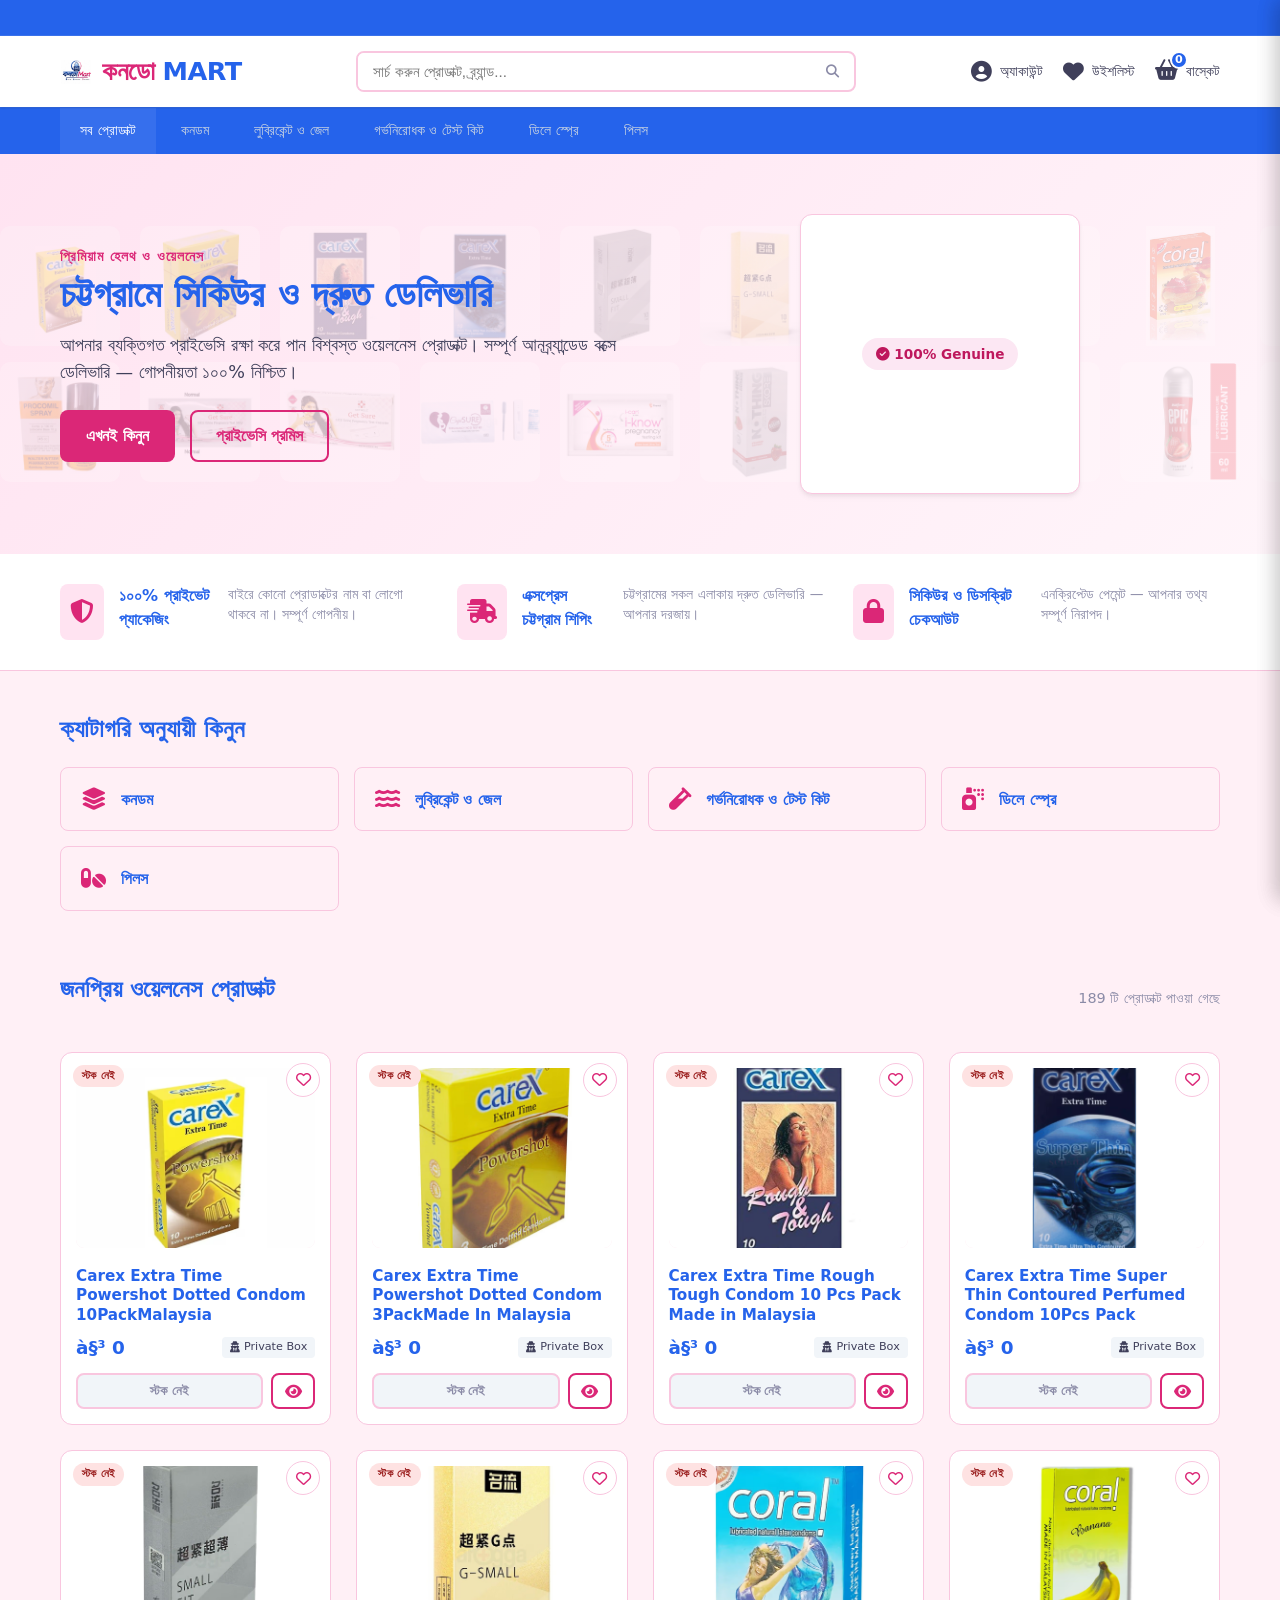
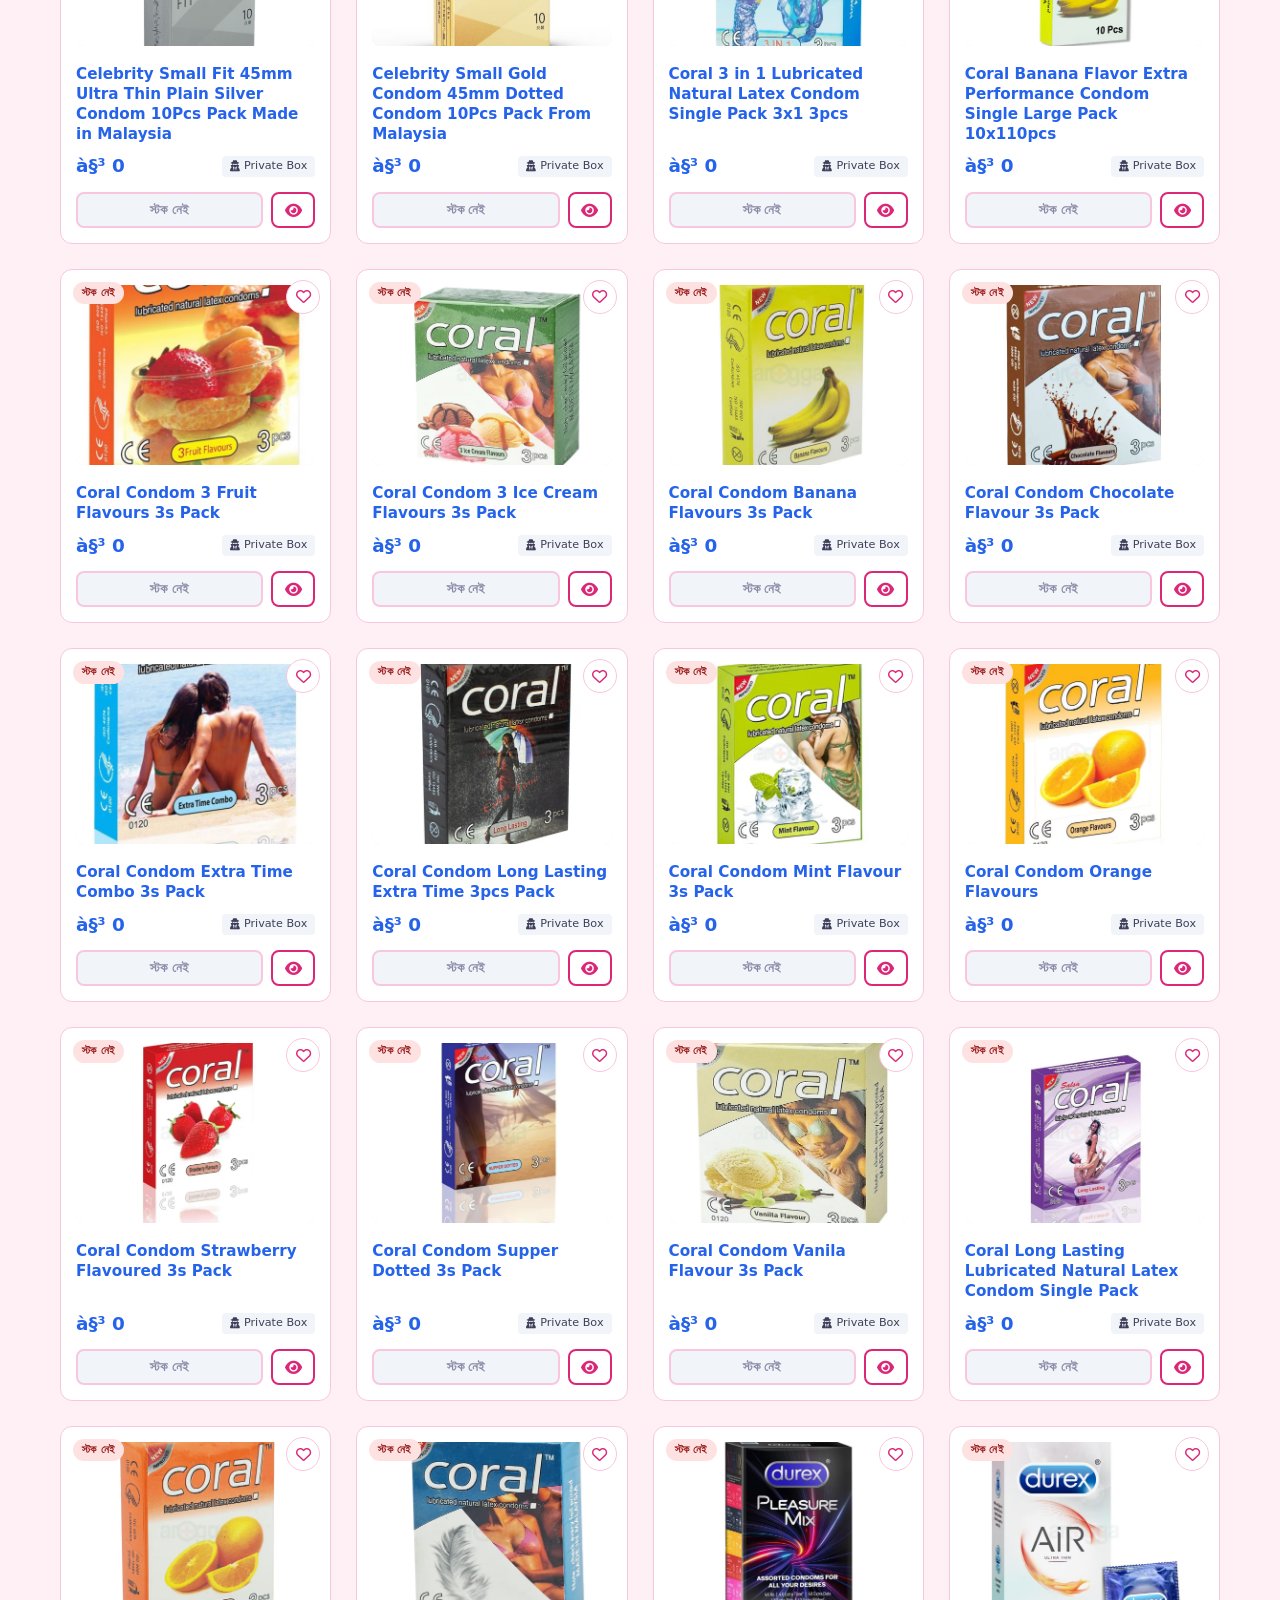
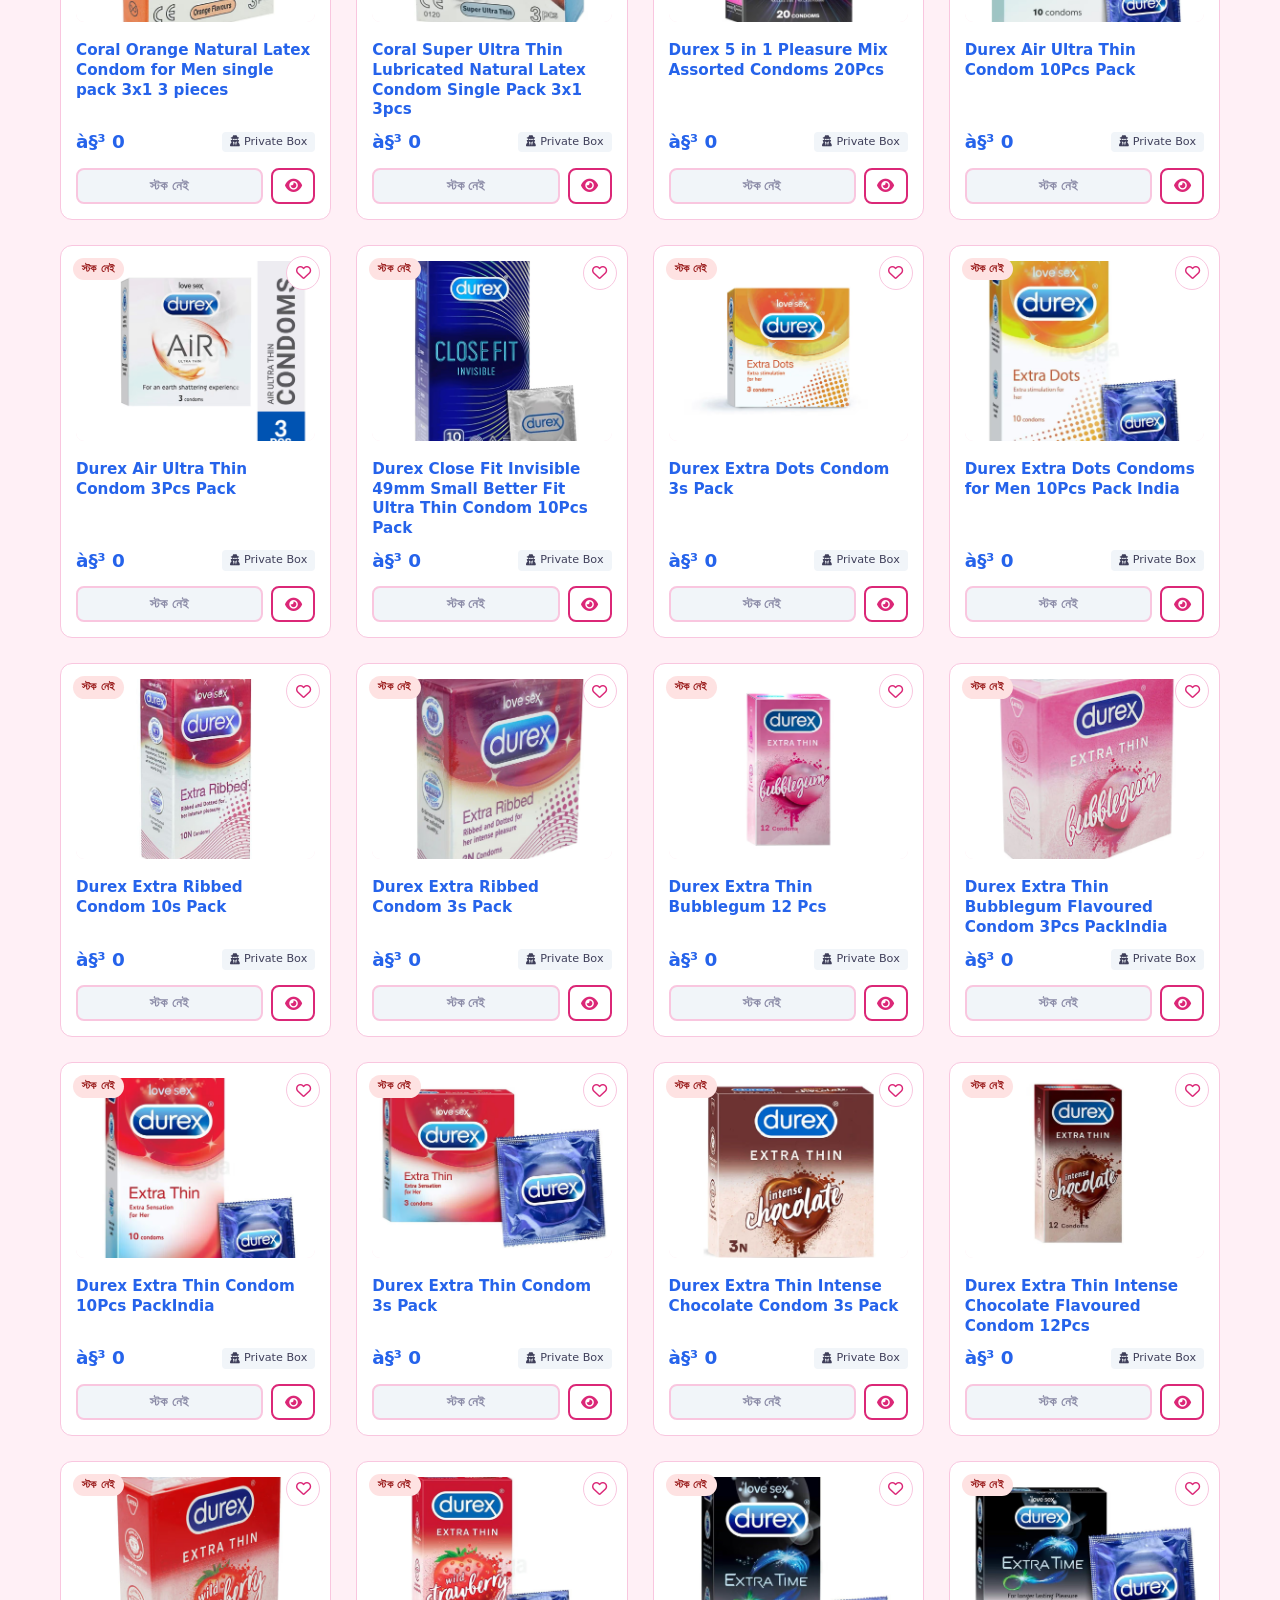
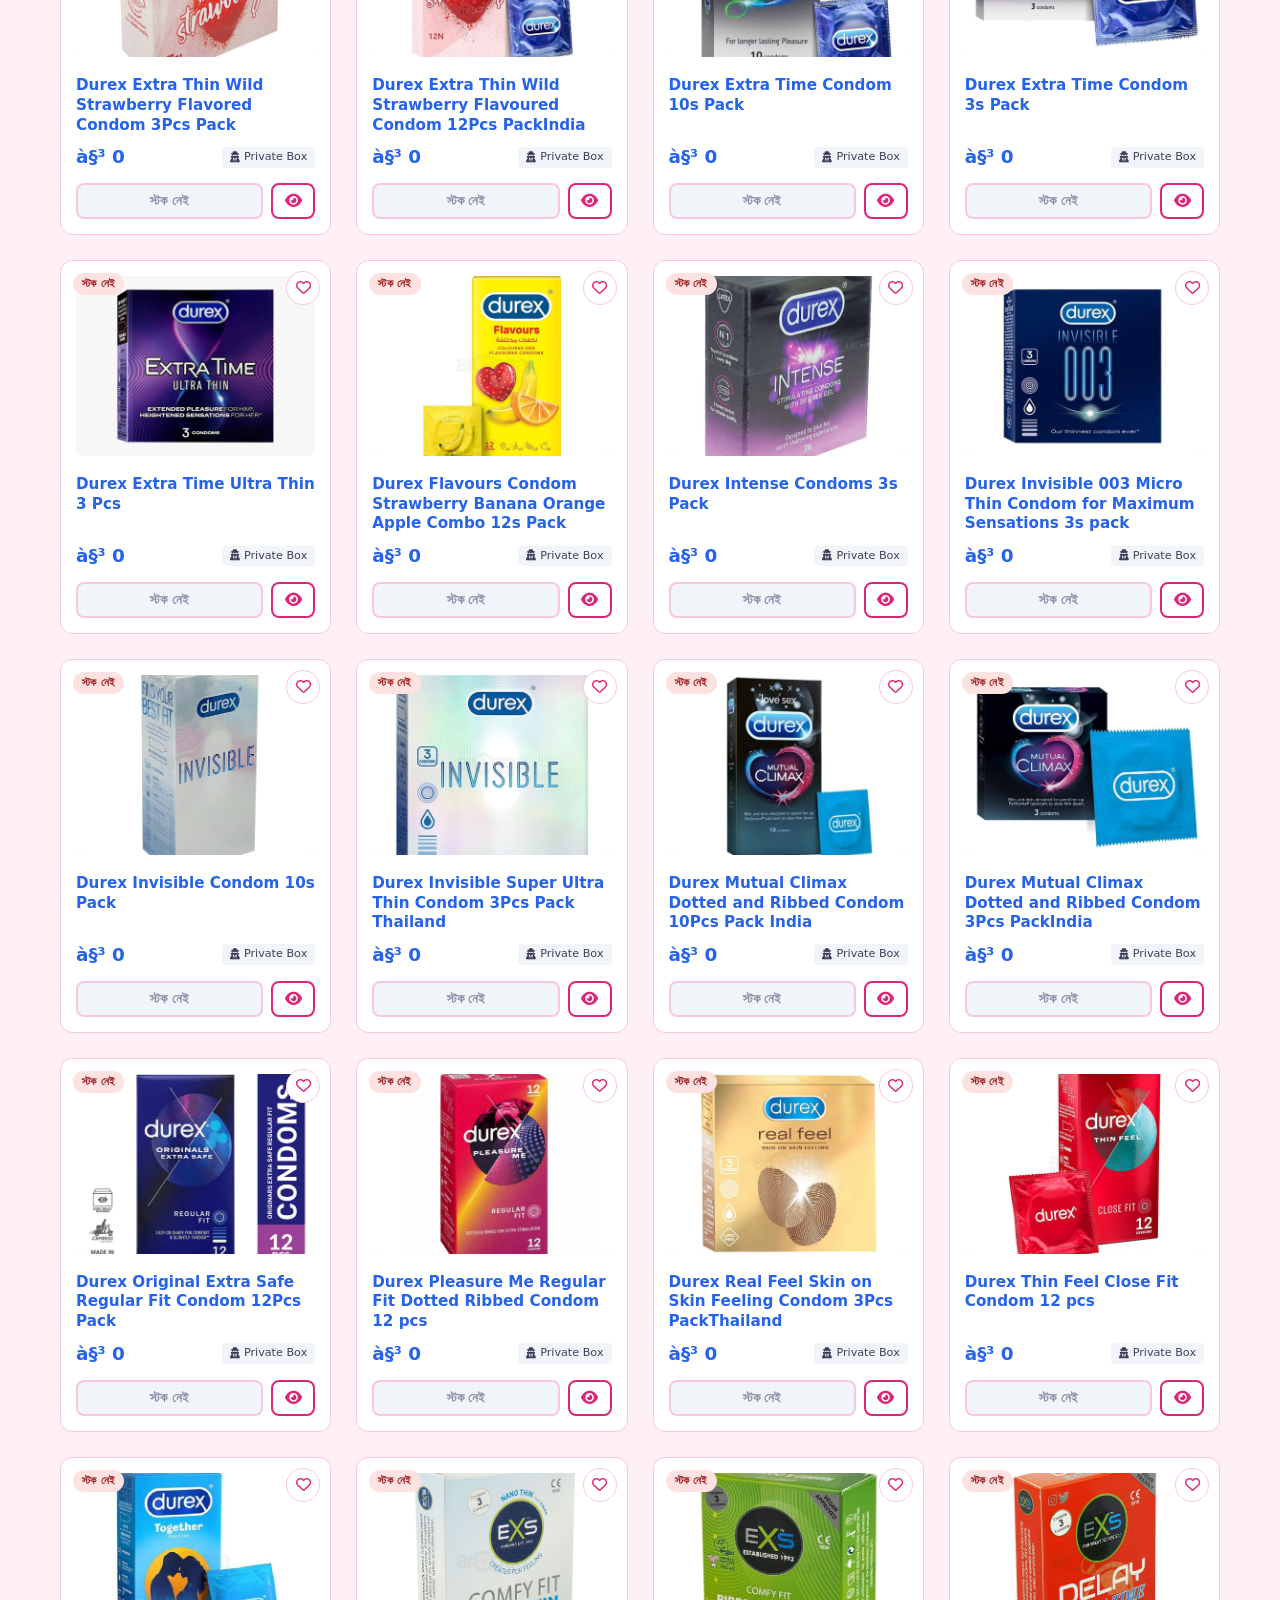
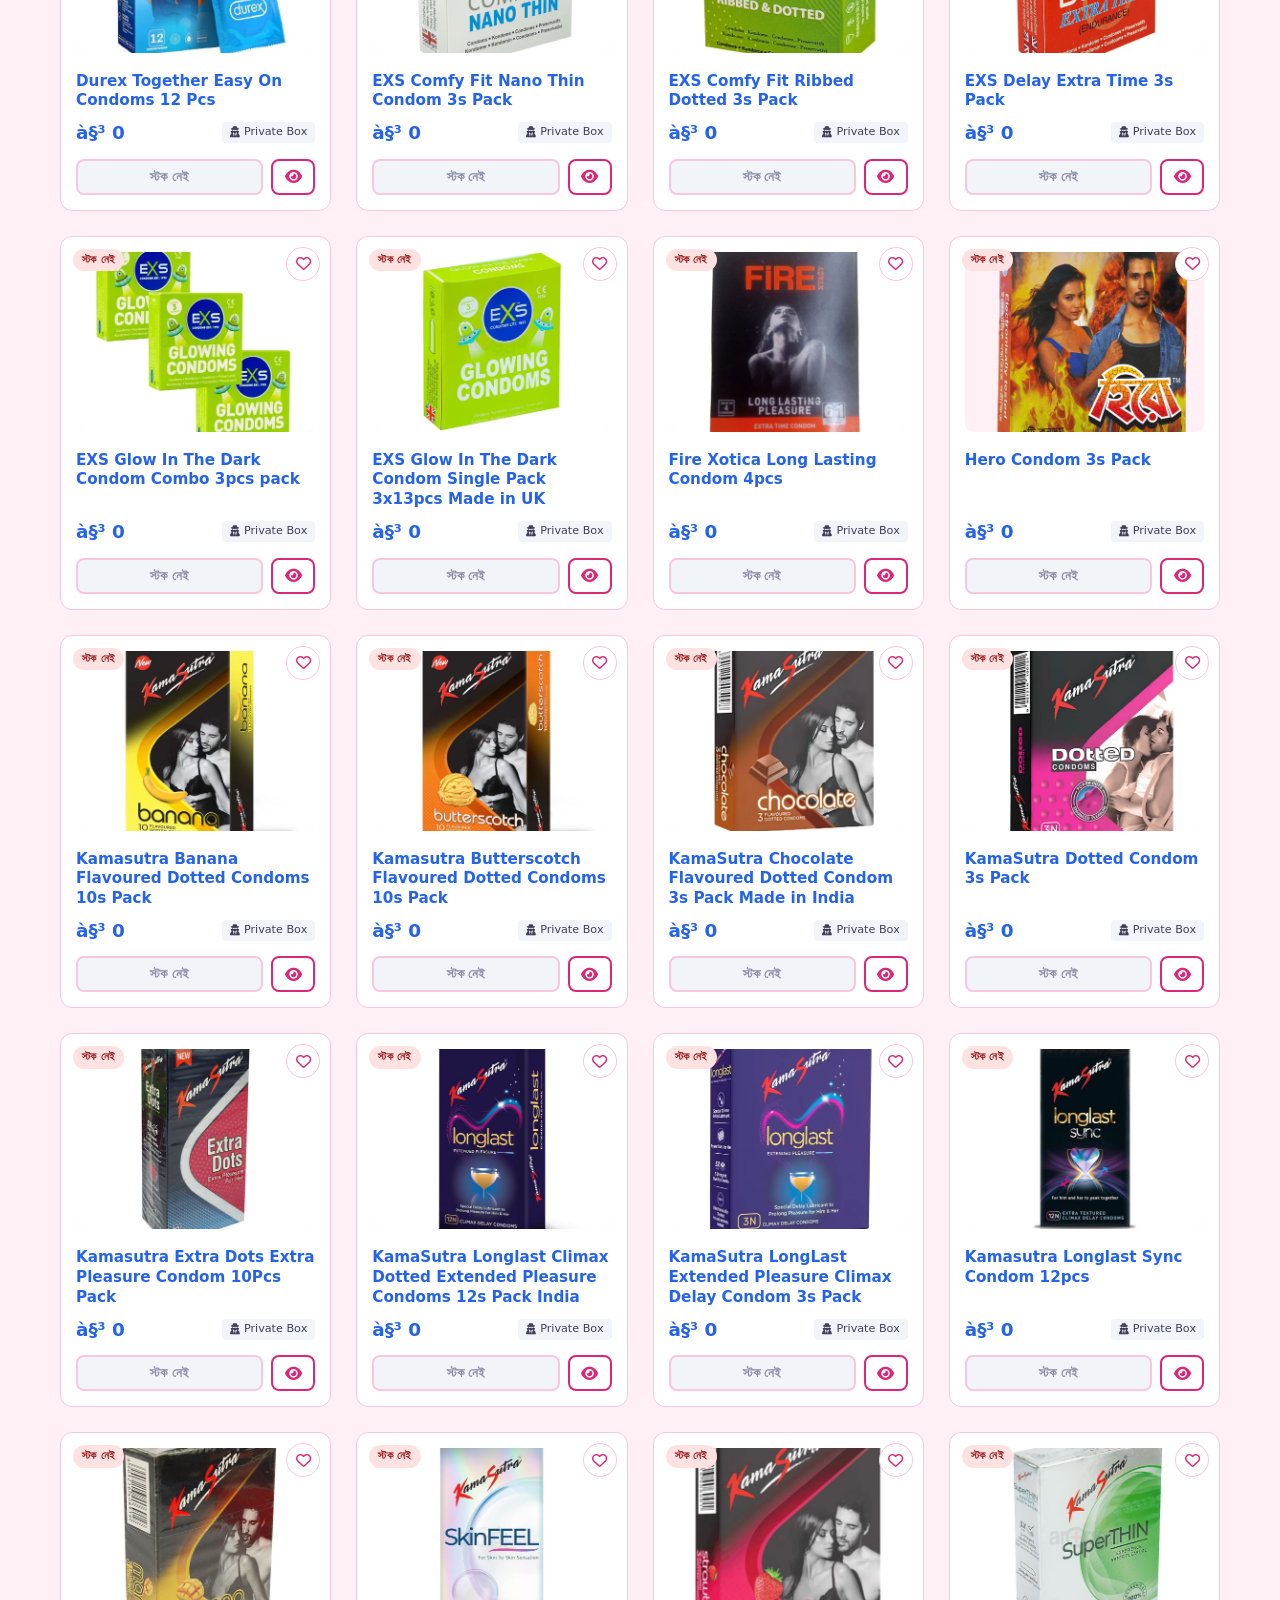
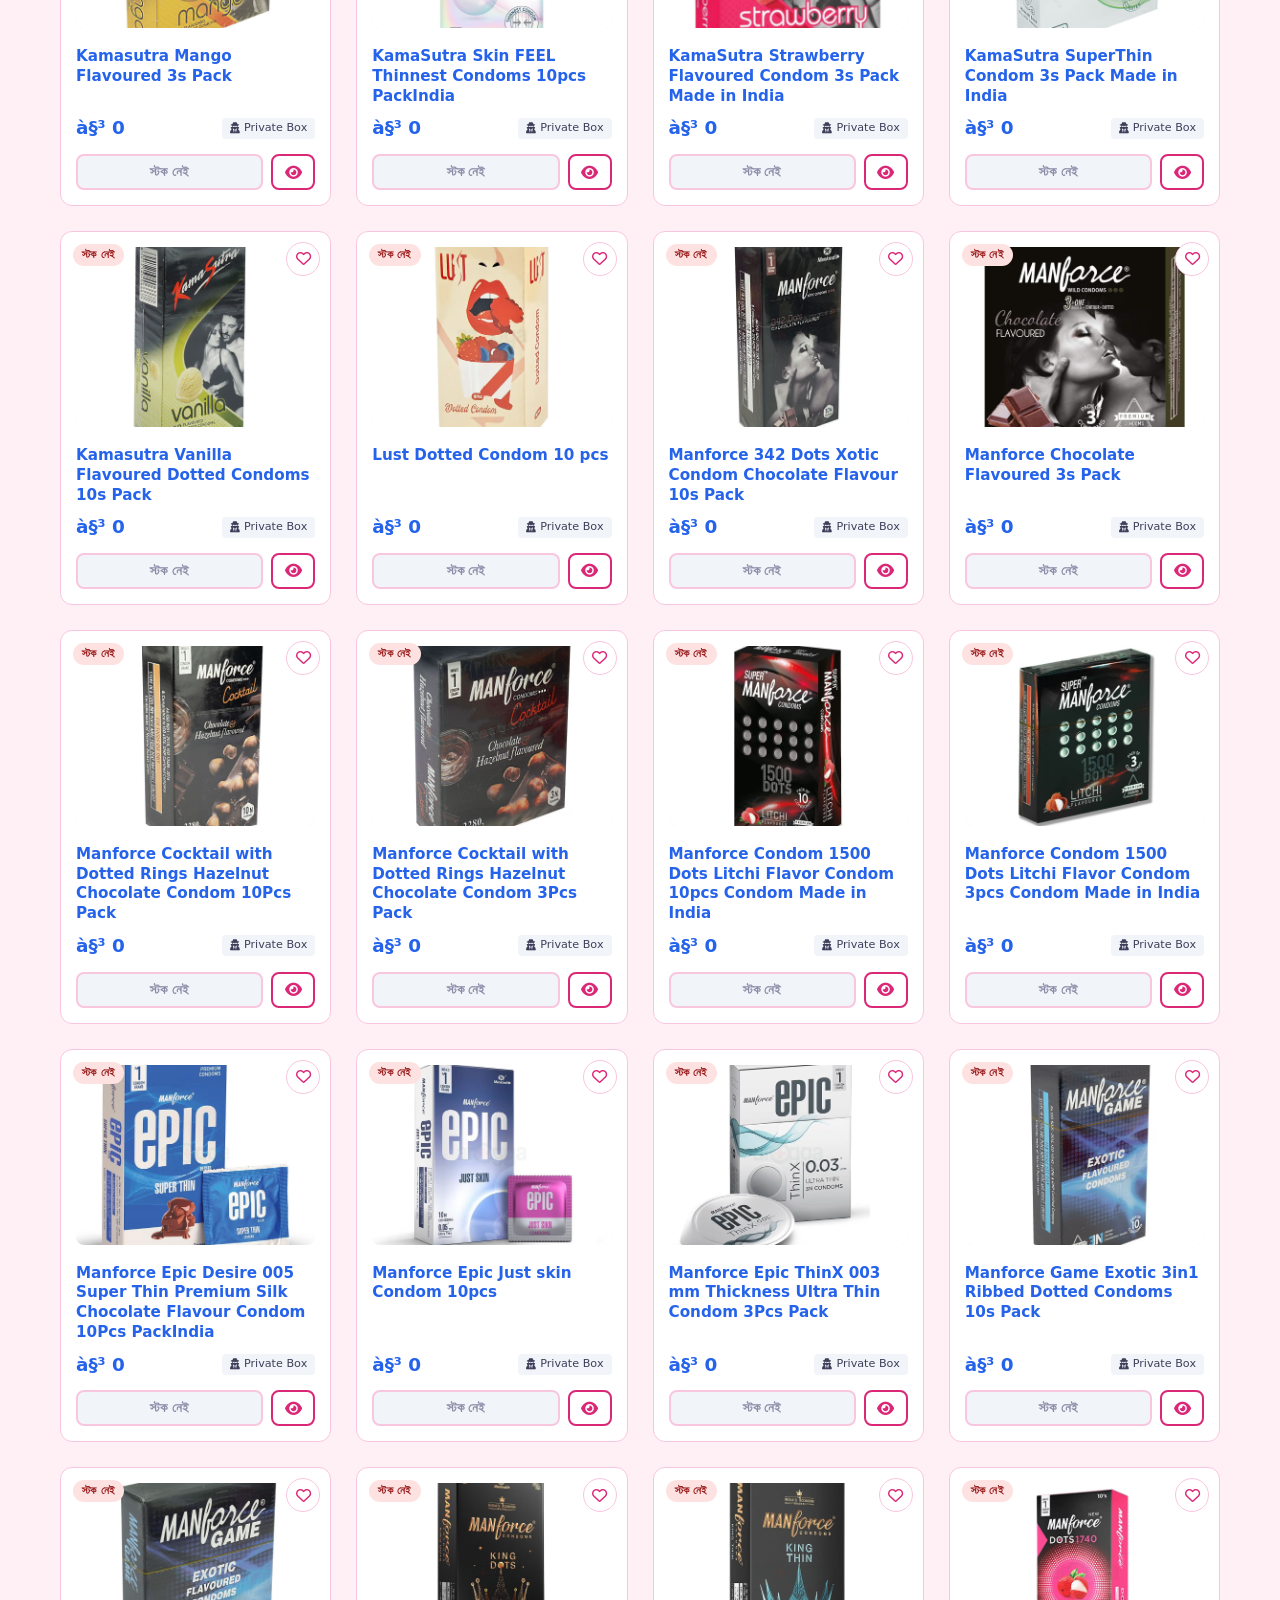
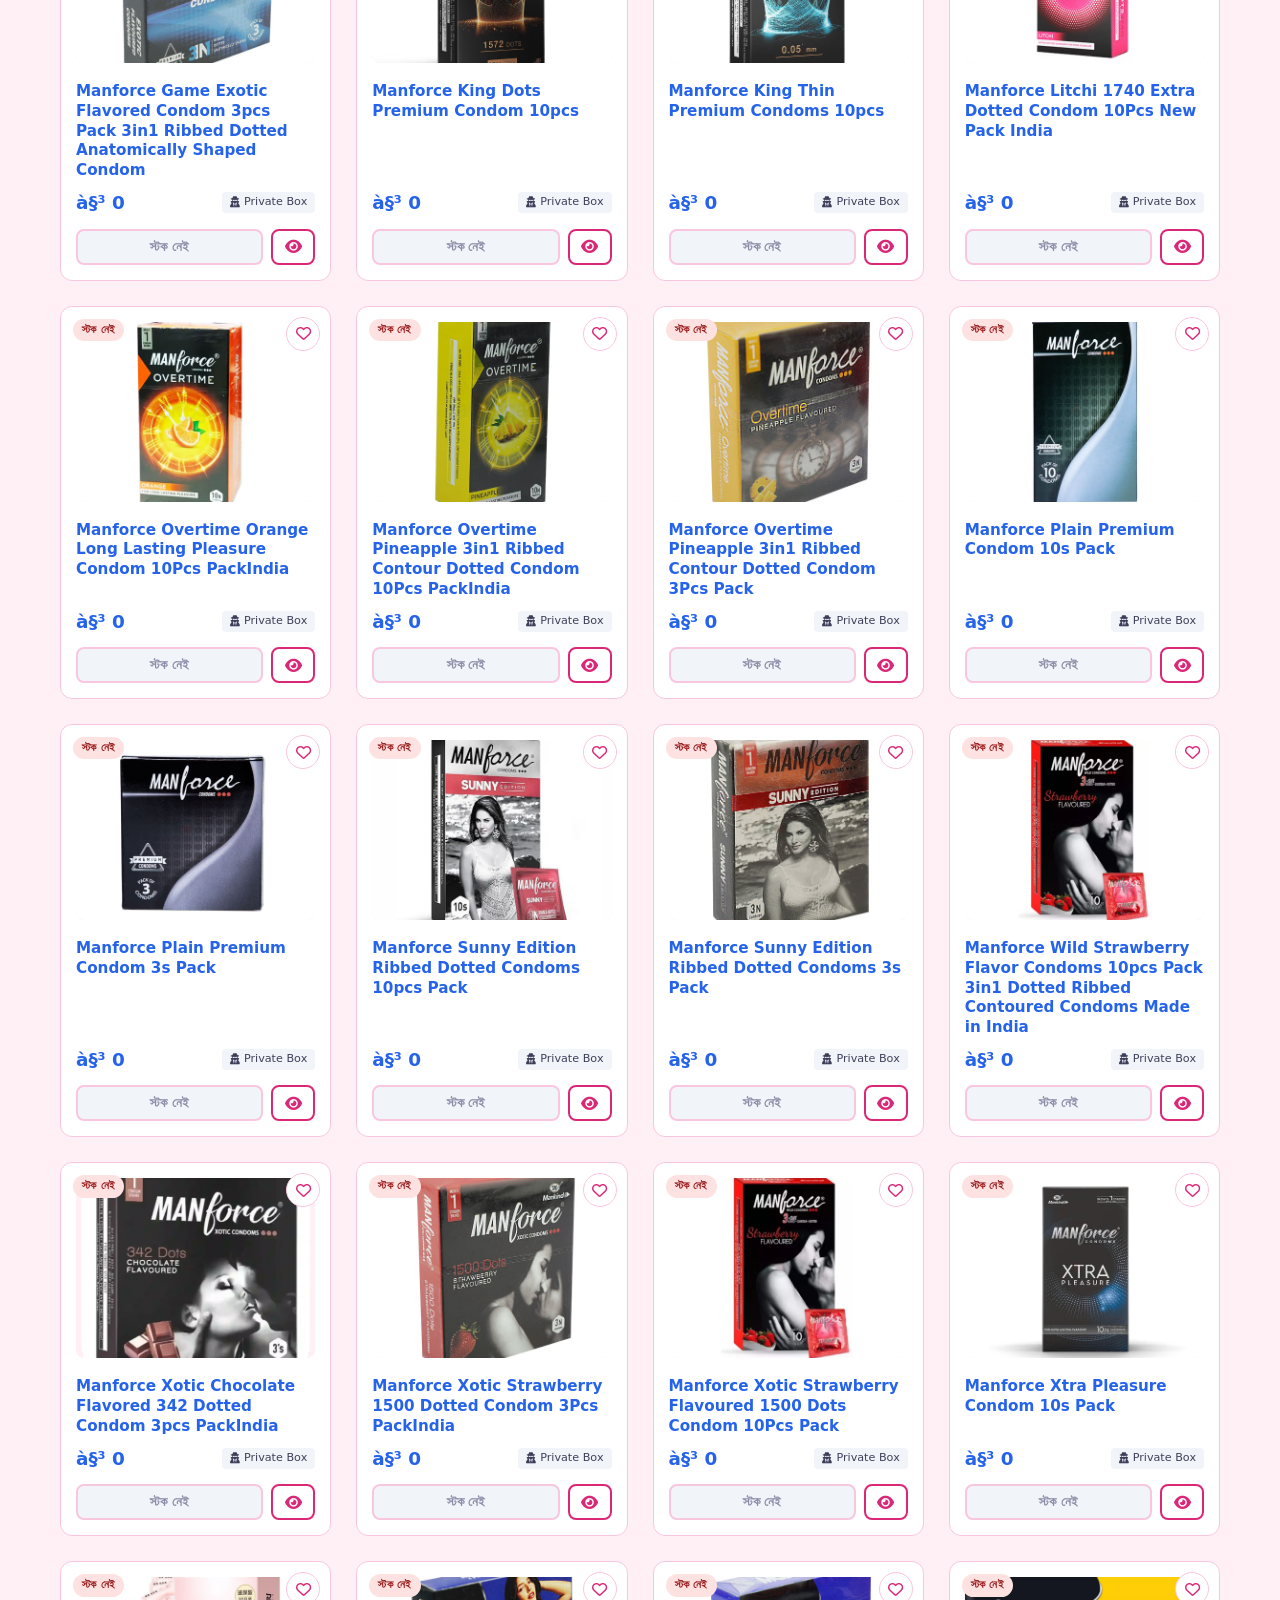
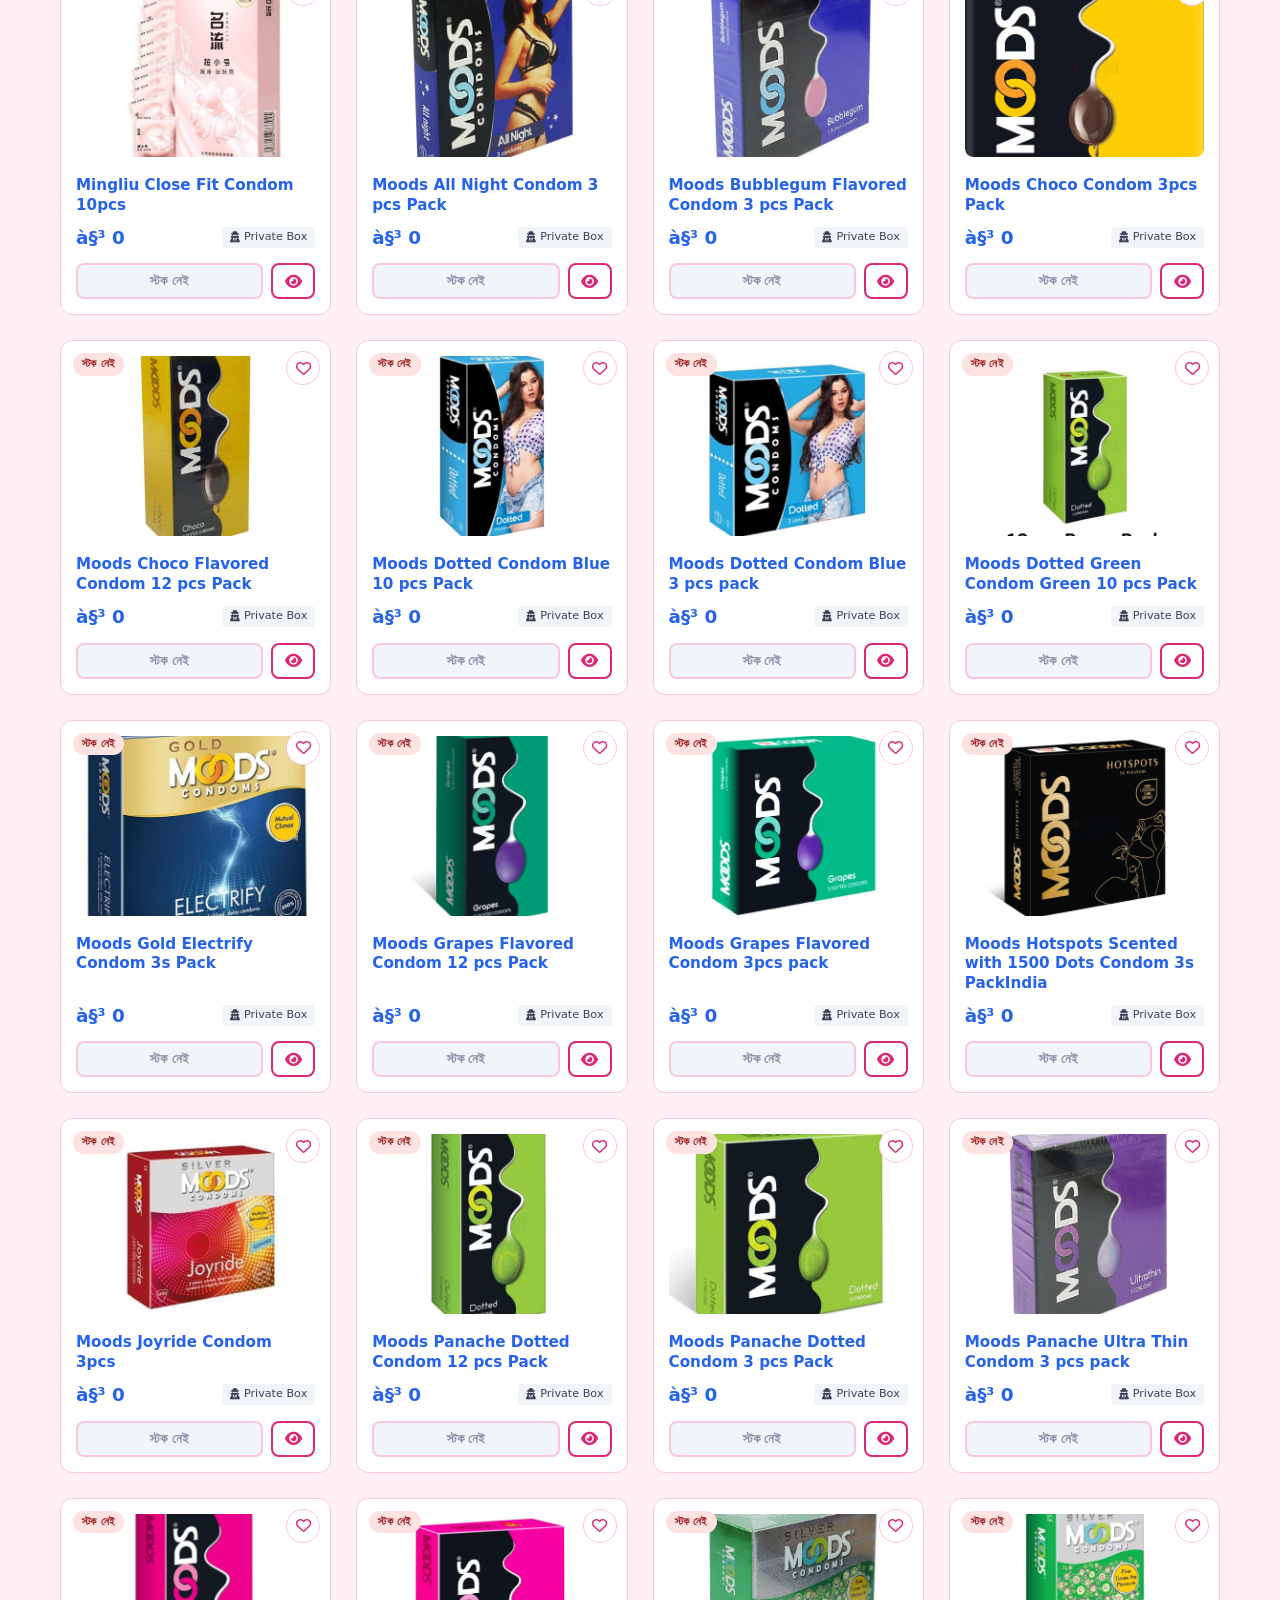
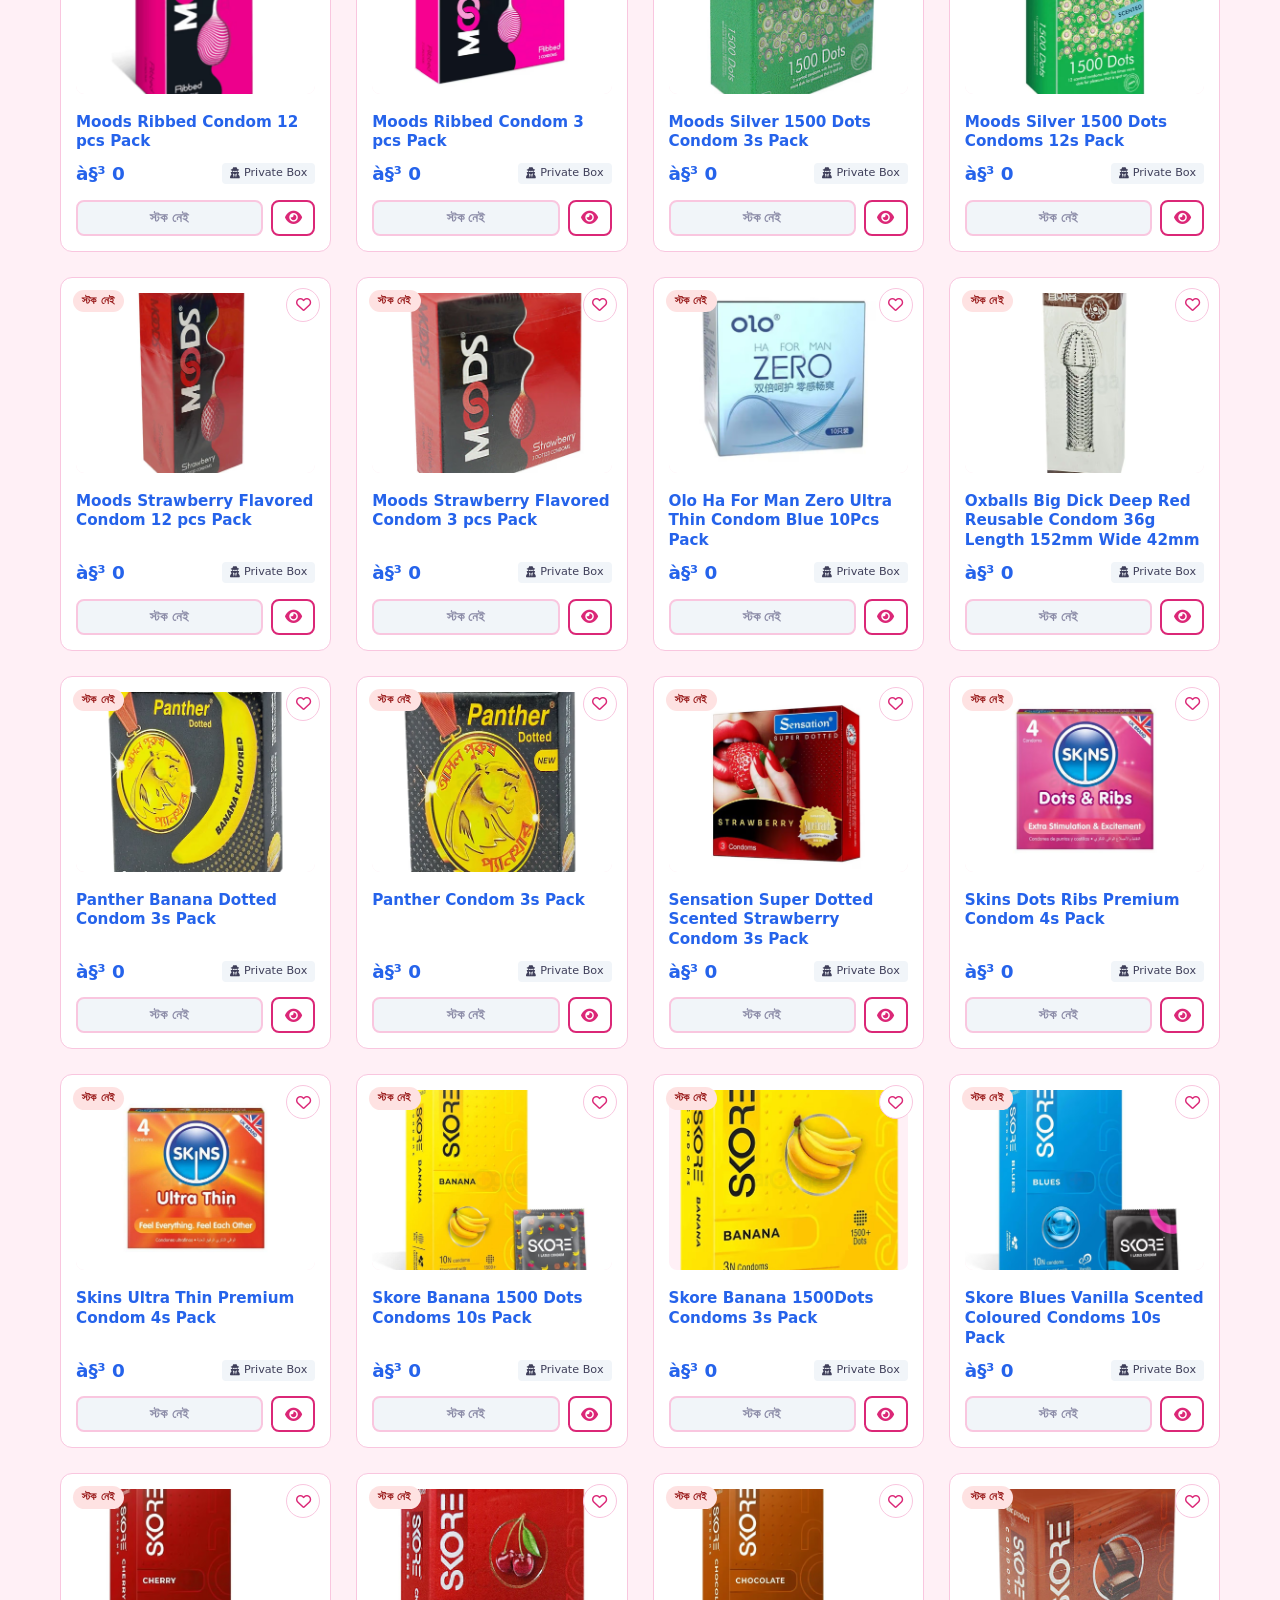
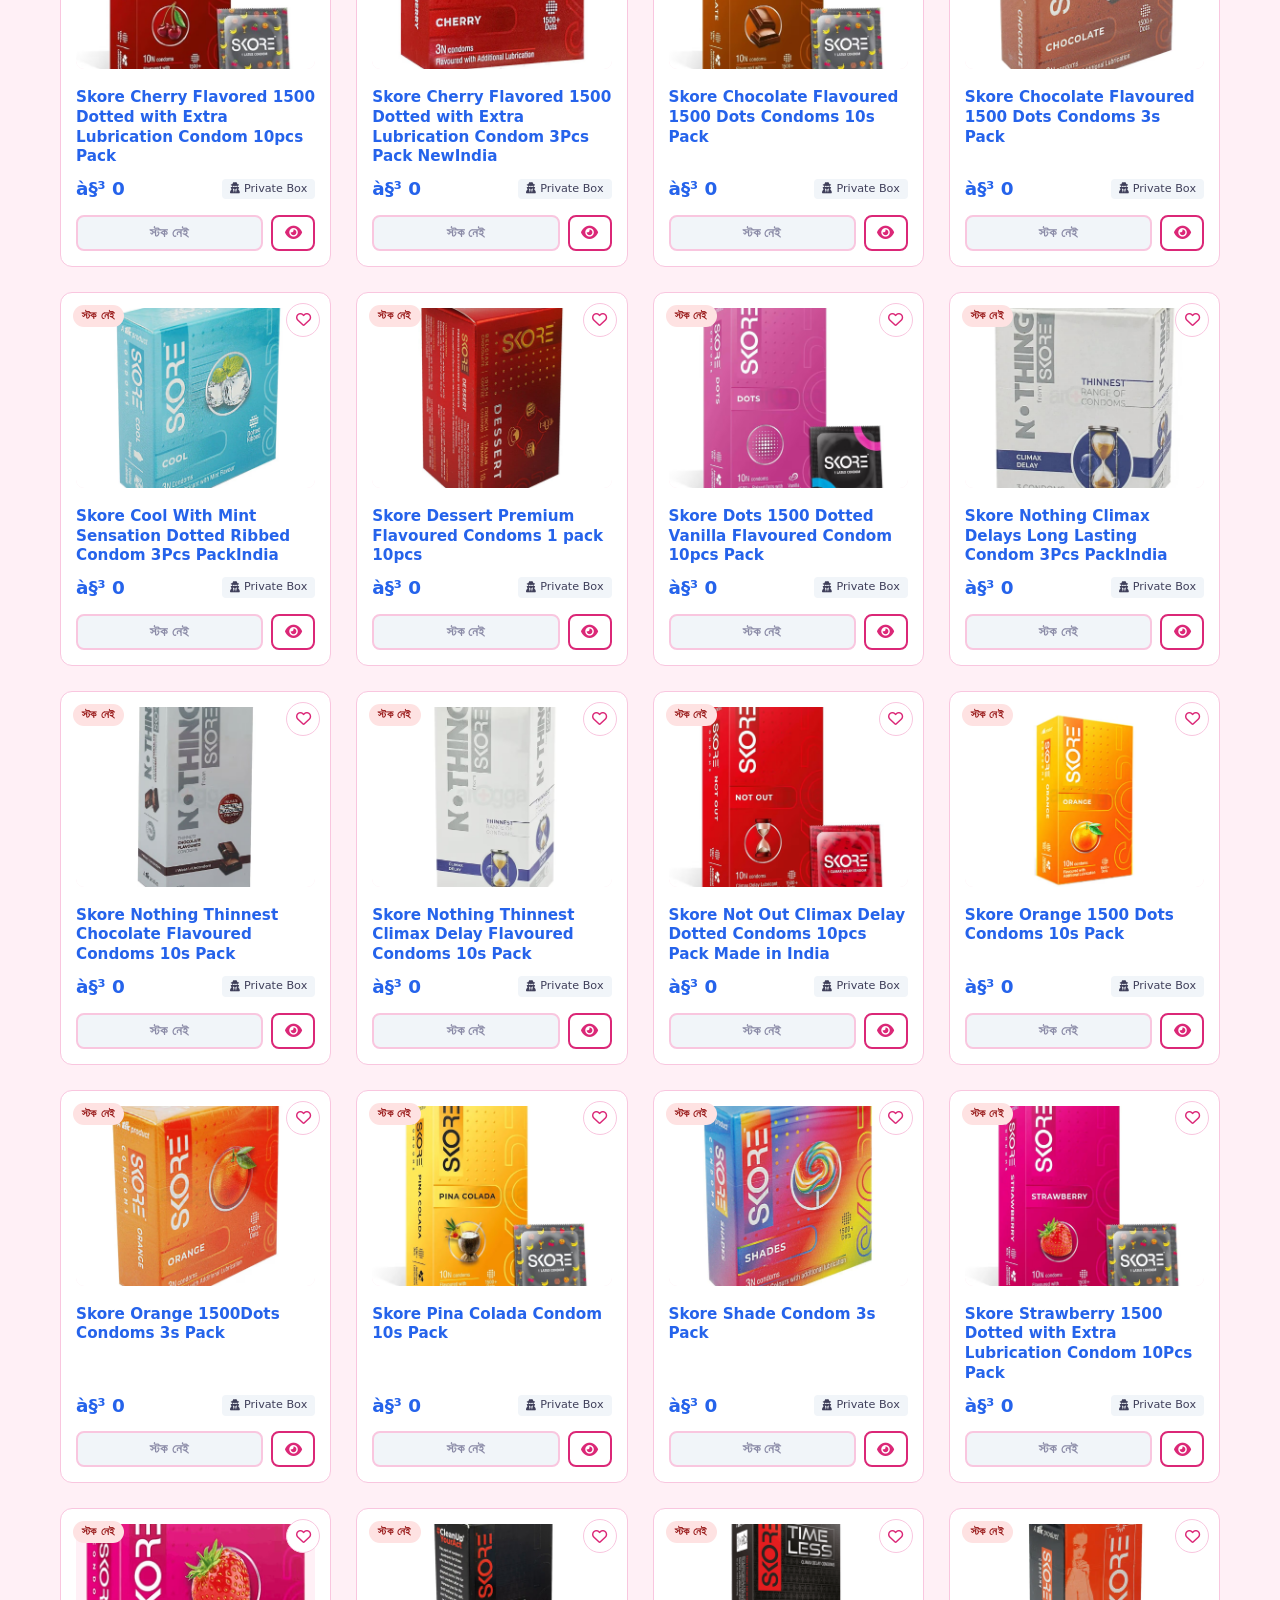
==== commit 6db8b670: "Fix search functionality, add privacy promise modal, admin auto-refresh orders" ====
--- a/index.html
+++ b/index.html
@@ -13,7 +13,7 @@
     <!-- FontAwesome for accessible vector iconography -->
     <link rel="stylesheet" href="https://cdnjs.cloudflare.com/ajax/libs/font-awesome/6.4.0/css/all.min.css" integrity="sha512-iecdLmaskl7CVkqkXNQ/ZH/XLlvWZOJyj7Yy7tcenmpD1ypASozpmT/E0iPtmFIB46ZmdtAc9eNBvH0H/ZpiBw==" crossorigin="anonymous" referrerpolicy="no-referrer" />
     <!-- Core UI stylesheet -->
-    <link rel="stylesheet" href="styles.css?v=2">
+    <link rel="stylesheet" href="styles.css?v=3">
 </head>
 <body>
 
@@ -38,12 +38,12 @@
 
             <a href="#" class="logo" aria-label="Condomart Home">
                 <img class="logo-img" src="images/NEW protfolio.png" alt="Condomart">
-                <span class="logo-accent">Condo</span>mart
+                <span class="logo-accent">কনডো</span>MART
             </a>
 
             <!-- High Visibility Search bar -->
             <div class="search-container">
-                <form class="search-form" id="searchForm" role="search" onsubmit="event.preventDefault();">
+                <form class="search-form" id="searchForm" role="search">
                     <label for="searchInput" class="visually-hidden">Search sexual wellness products</label>
                     <input type="search" id="searchInput" placeholder="সার্চ করুন প্রোডাক্ট, ব্র্যান্ড..." aria-label="Search through site products">
                     <button type="submit" aria-label="Submit Search"><i class="fas fa-search" aria-hidden="true"></i></button>
@@ -102,7 +102,7 @@
                     <p>আপনার ব্যক্তিগত প্রাইভেসি রক্ষা করে পান বিশ্বস্ত ওয়েলনেস প্রোডাক্ট। সম্পূর্ণ আনব্র্যান্ডেড বক্সে ডেলিভারি — গোপনীয়তা ১০০% নিশ্চিত।</p>
                     <div class="hero-cta-group">
                         <a href="#products-showcase" class="btn btn-primary">এখনই কিনুন</a>
-                        <a href="#privacy-guarantee" class="btn btn-secondary">প্রাইভেসি প্রমিস</a>
+                        <a href="javascript:void(0)" class="btn btn-secondary" id="privacyPromiseBtn">প্রাইভেসি প্রমিস</a>
                     </div>
                 </div>
                 <div class="hero-visual">
@@ -184,7 +184,7 @@
     <footer class="main-footer">
         <div class="container footer-grid">
             <div class="footer-info">
-                <span class="footer-logo"><span class="logo-accent">Condo</span>mart</span>
+                <span class="footer-logo"><span class="logo-accent">কনডো</span>MART</span>
                 <p class="footer-description">
                     কনডোমার্ট চট্টগ্রামের সবচেয়ে বিশ্বস্ত সেক্সুয়াল হেলথ প্ল্যাটফর্ম — আন্তর্জাতিক ও দেশি ব্র্যান্ডের প্রোডাক্ট পাবেন সম্পূর্ণ প্রাইভেটলি।
                 </p>
@@ -254,6 +254,19 @@
             <div class="admin-hint">
                 <a href="admin.html">Store Admin? Access panel →</a>
             </div>
+        </div>
+    </div>
+
+    <!-- Privacy Promise Modal -->
+    <div class="modal-overlay" id="privacyModal">
+        <div class="modal-box" style="max-width:480px;text-align:center;">
+            <button class="modal-close" aria-label="Close"><i class="fas fa-times"></i></button>
+            <div style="font-size:2.5rem;color:var(--color-secondary);margin-bottom:12px;"><i class="fas fa-shield-alt"></i></div>
+            <h2>প্রাইভেসি প্রমিস</h2>
+            <p style="color:var(--color-text-main);line-height:1.7;font-size:0.95rem;margin-top:14px;">
+                আপনার প্রতিটি অর্ডার ও ব্যক্তিগত তথ্য সম্পূর্ণ গোপন রাখা হয়। নিরাপদ পেমেন্ট, সুরক্ষিত ডেটা সংরক্ষণ এবং ডিসক্রিট প্যাকেজিংয়ের মাধ্যমে আমরা আপনার ব্যক্তিগত গোপনীয়তা নিশ্চিত করি।
+            </p>
+            <button class="btn btn-primary" style="width:100%;margin-top:20px;" id="privacyCloseBtn">বুঝেছি</button>
         </div>
     </div>
 
@@ -359,6 +372,6 @@
     </nav>
 
     <!-- App Engine Execution Layer -->
-    <script src="script.js?v=2"></script>
+    <script src="script.js?v=5"></script>
 </body>
 </html>
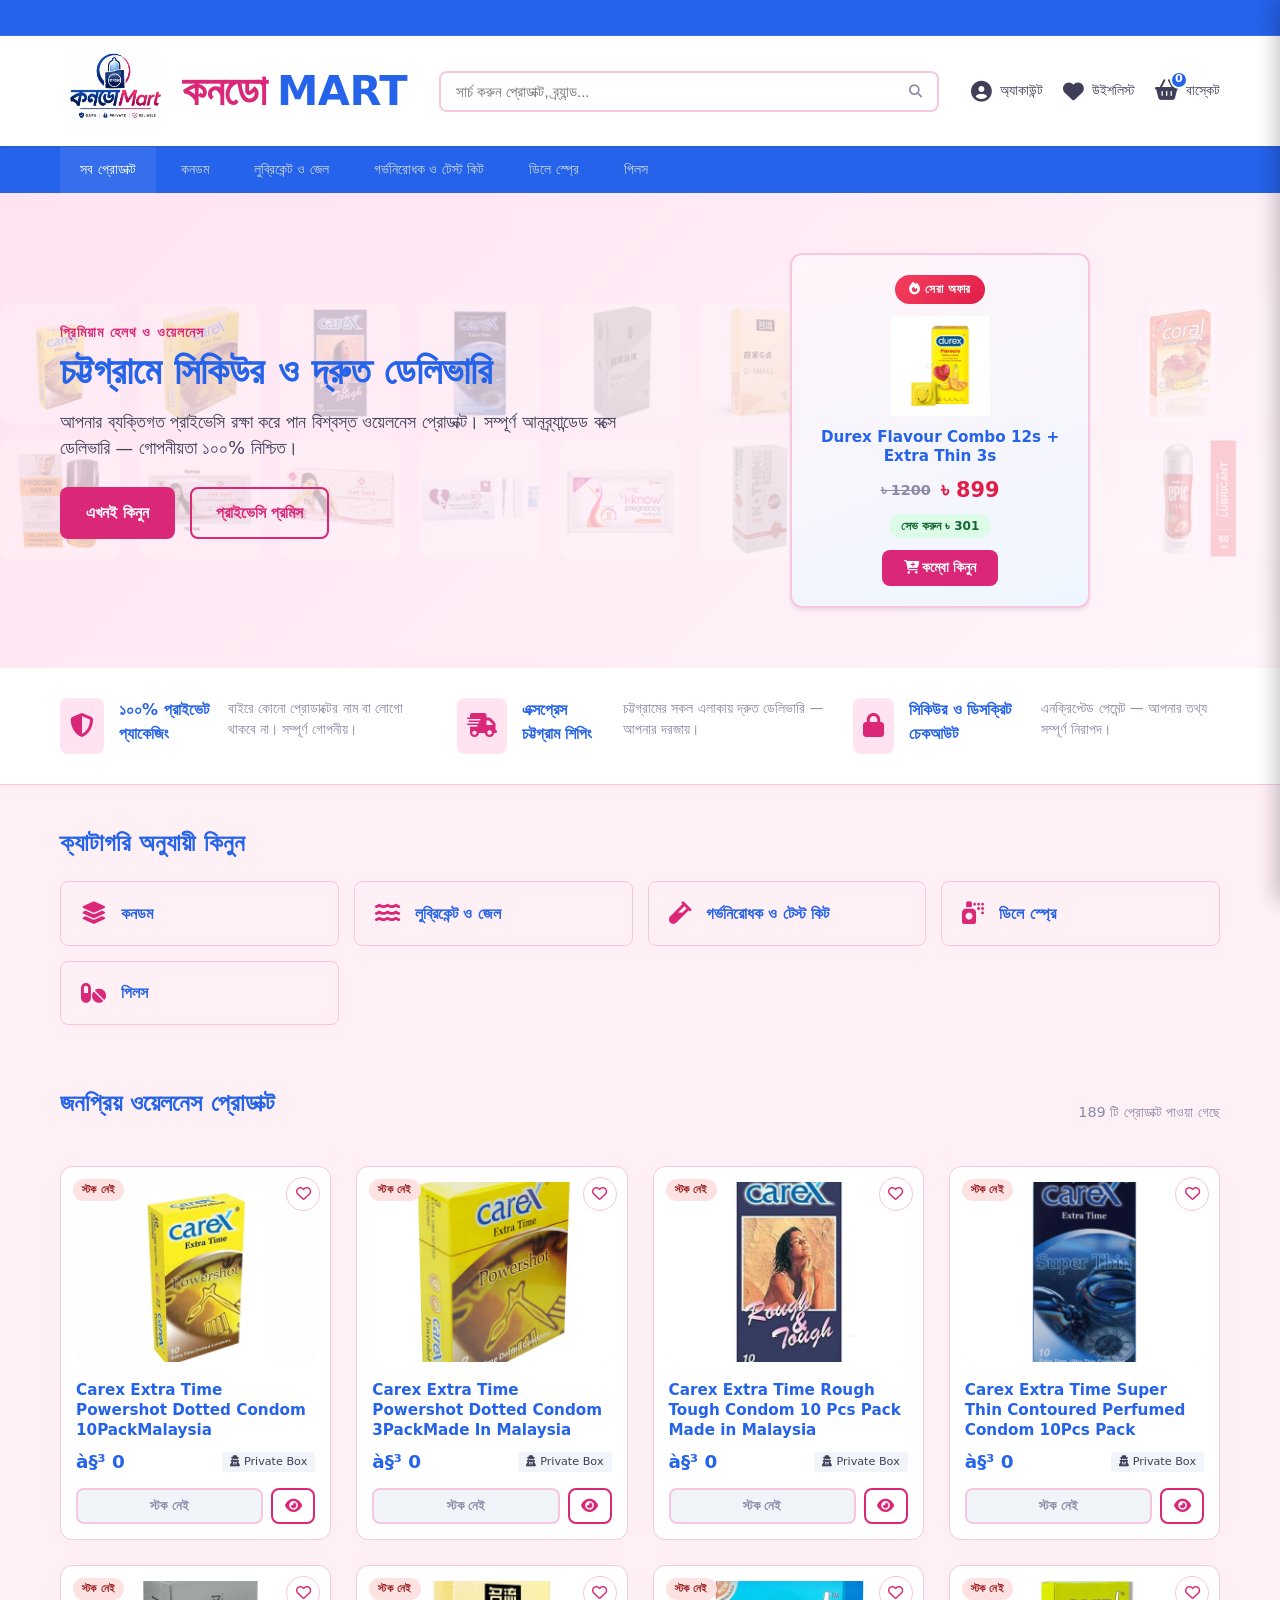
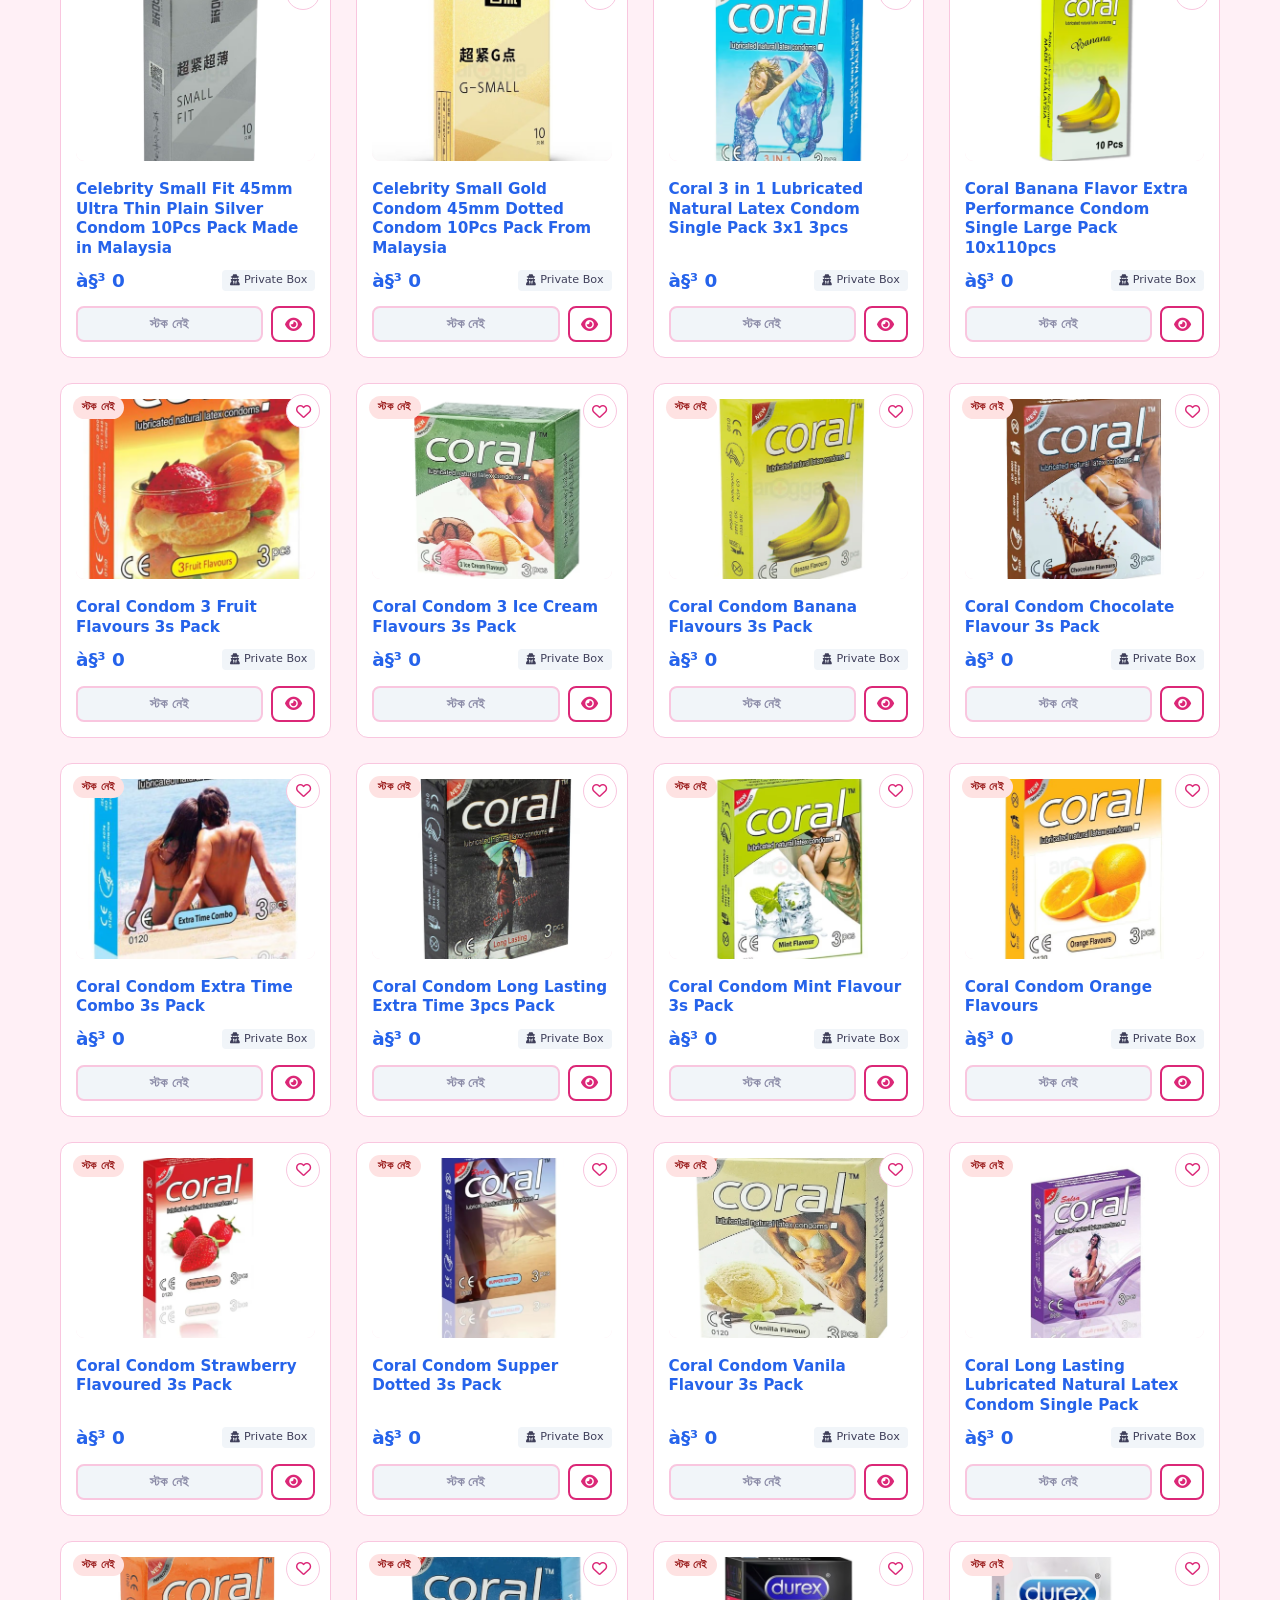
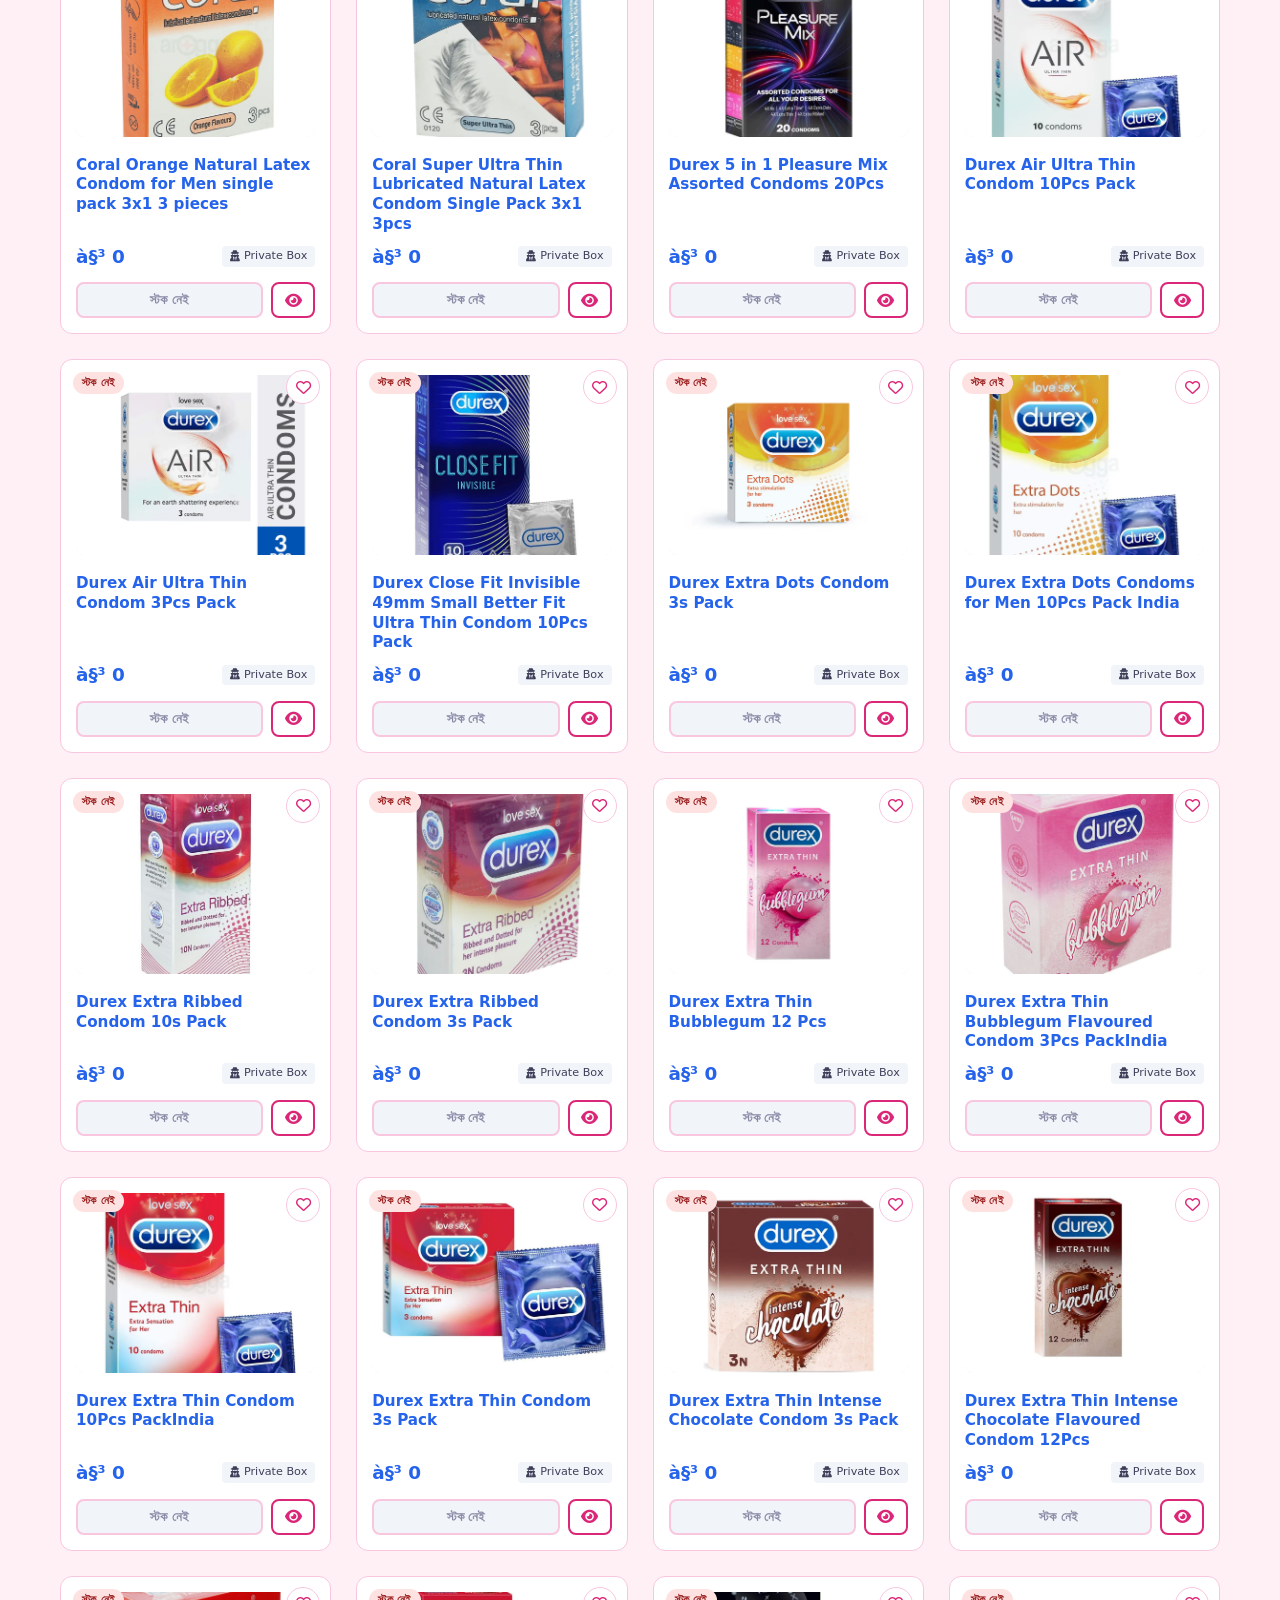
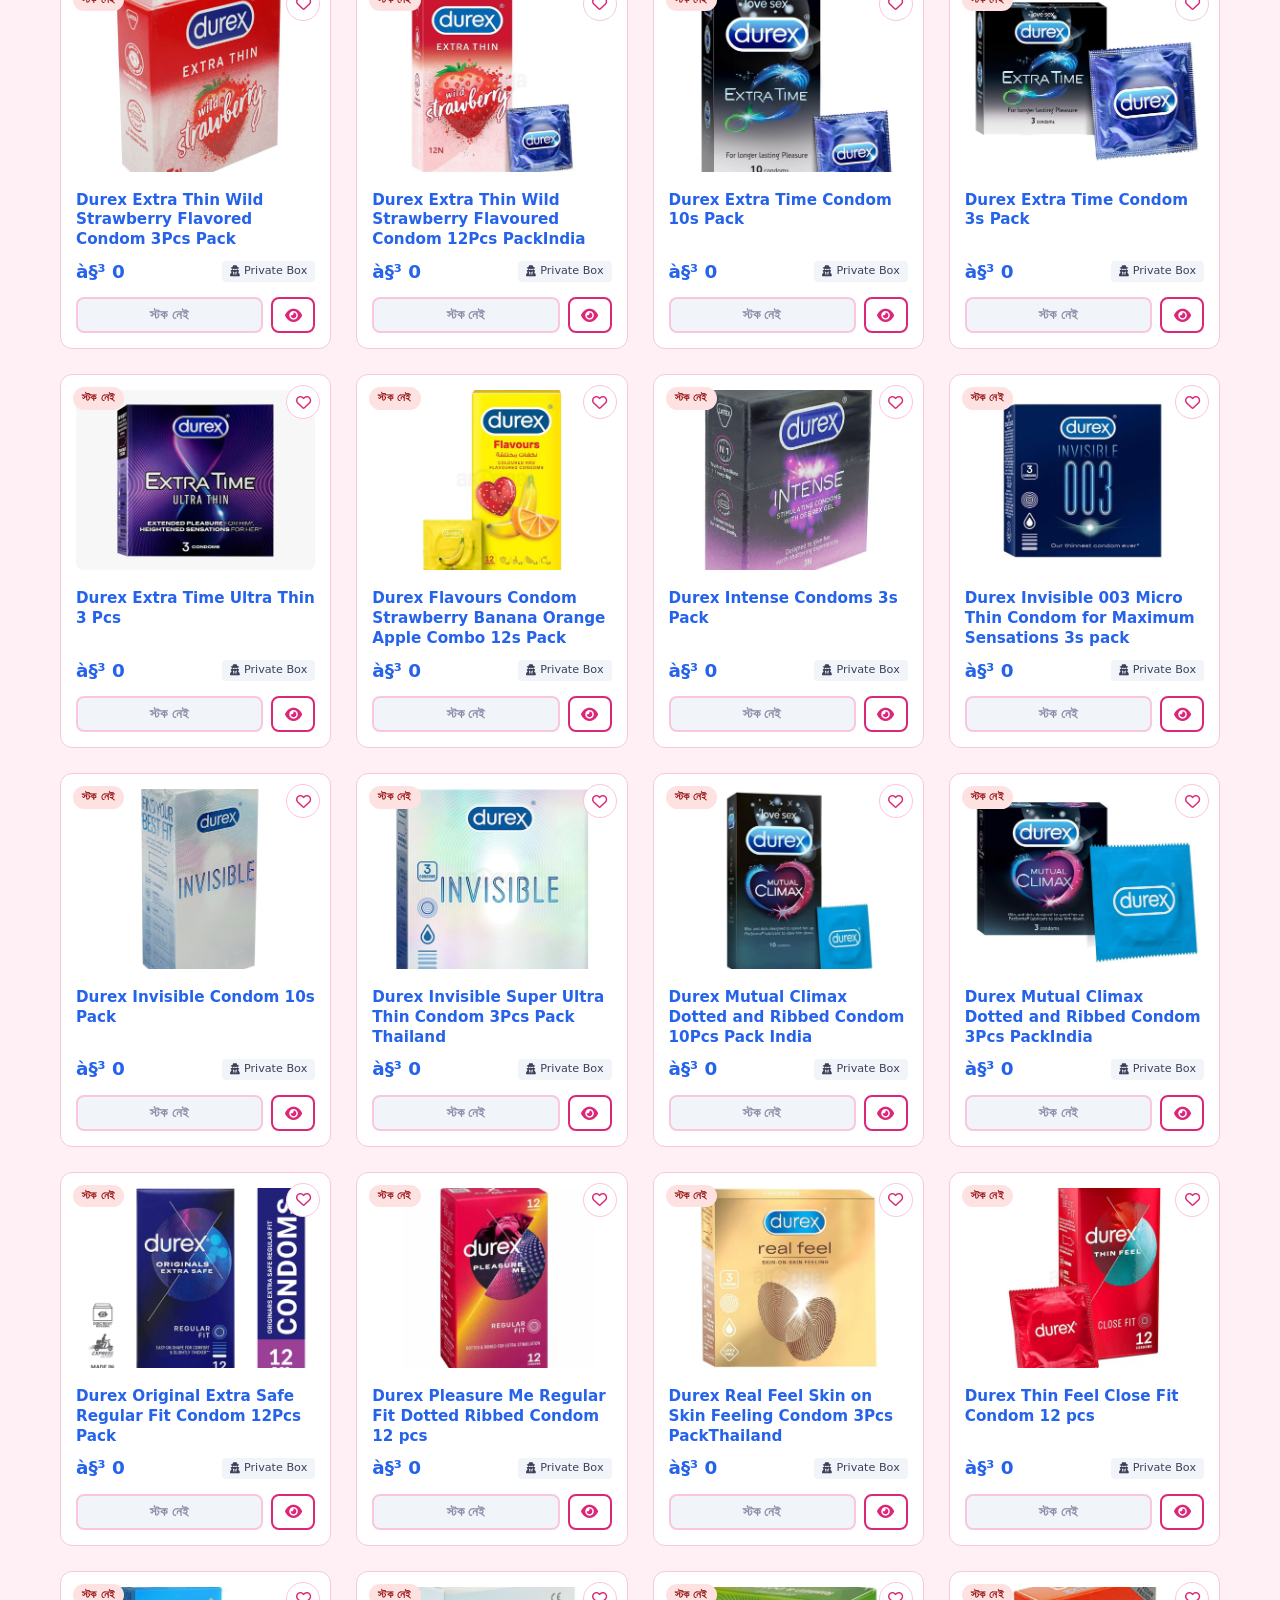
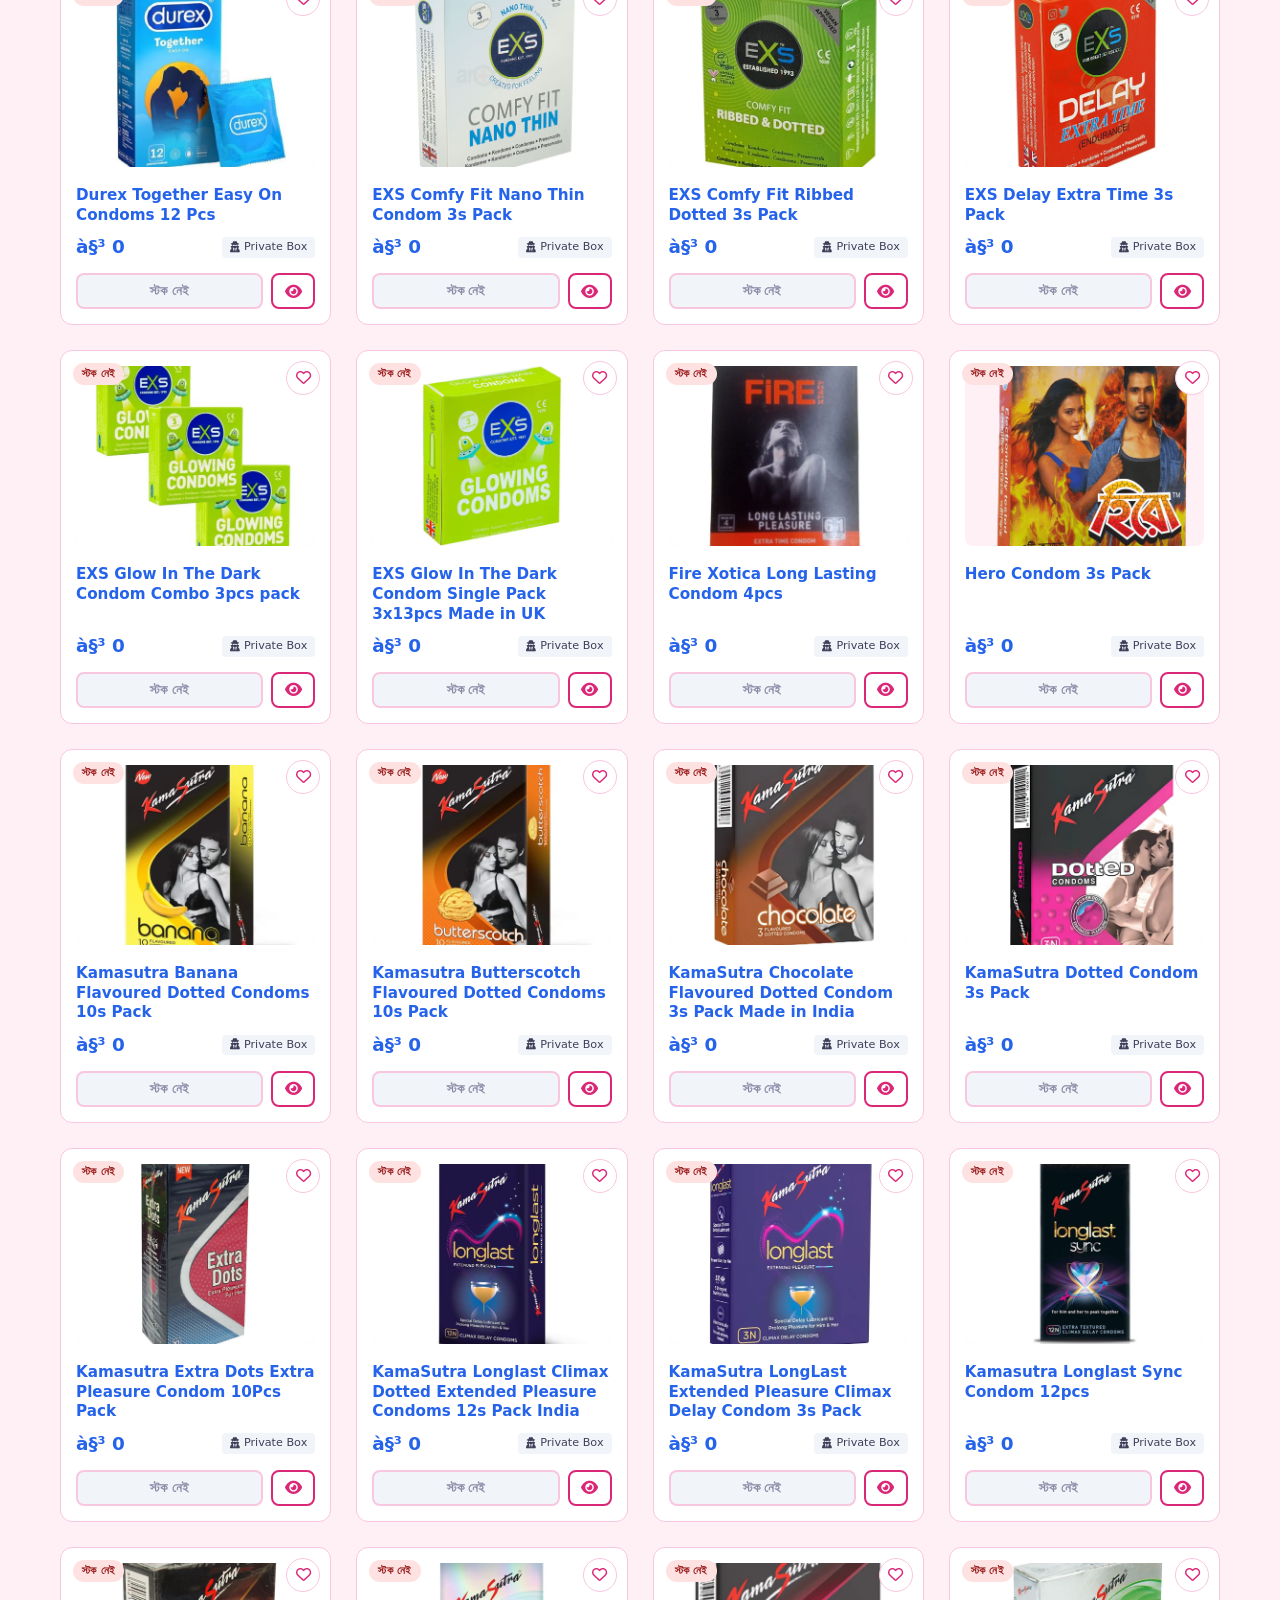
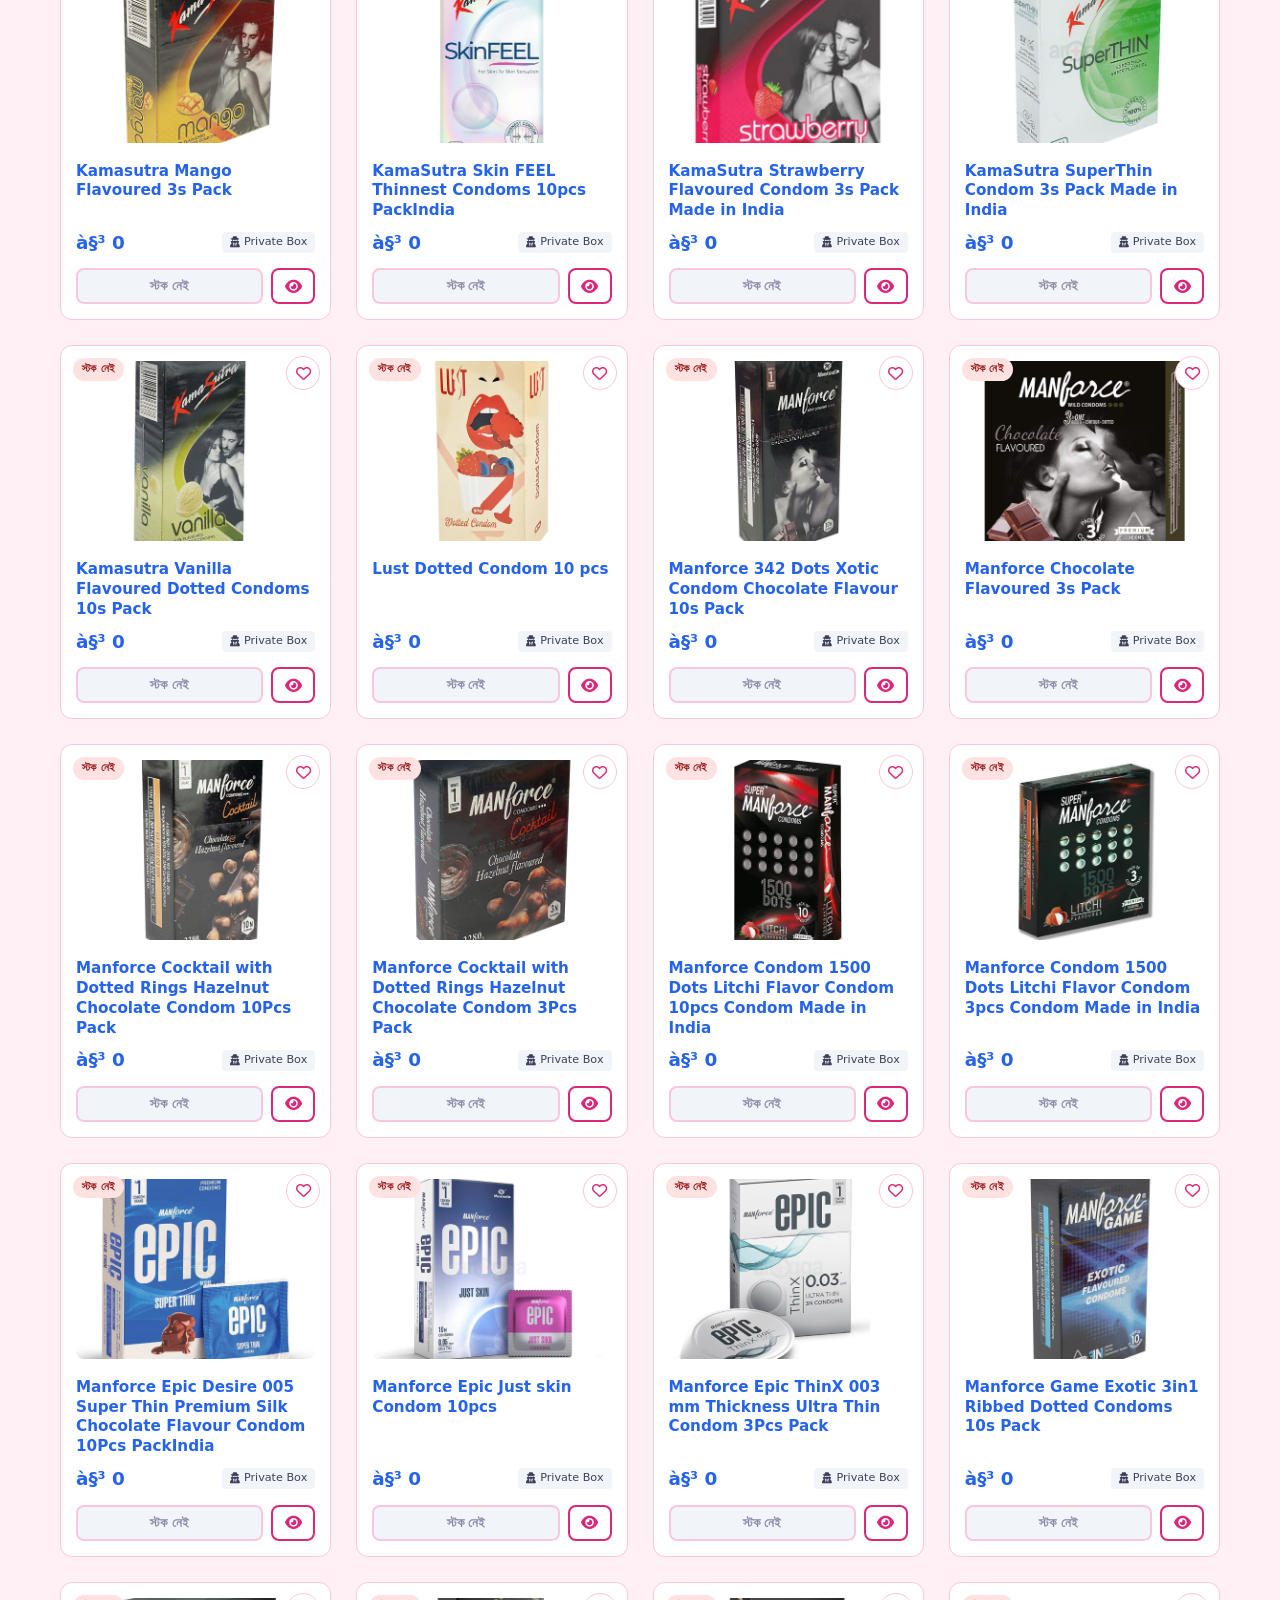
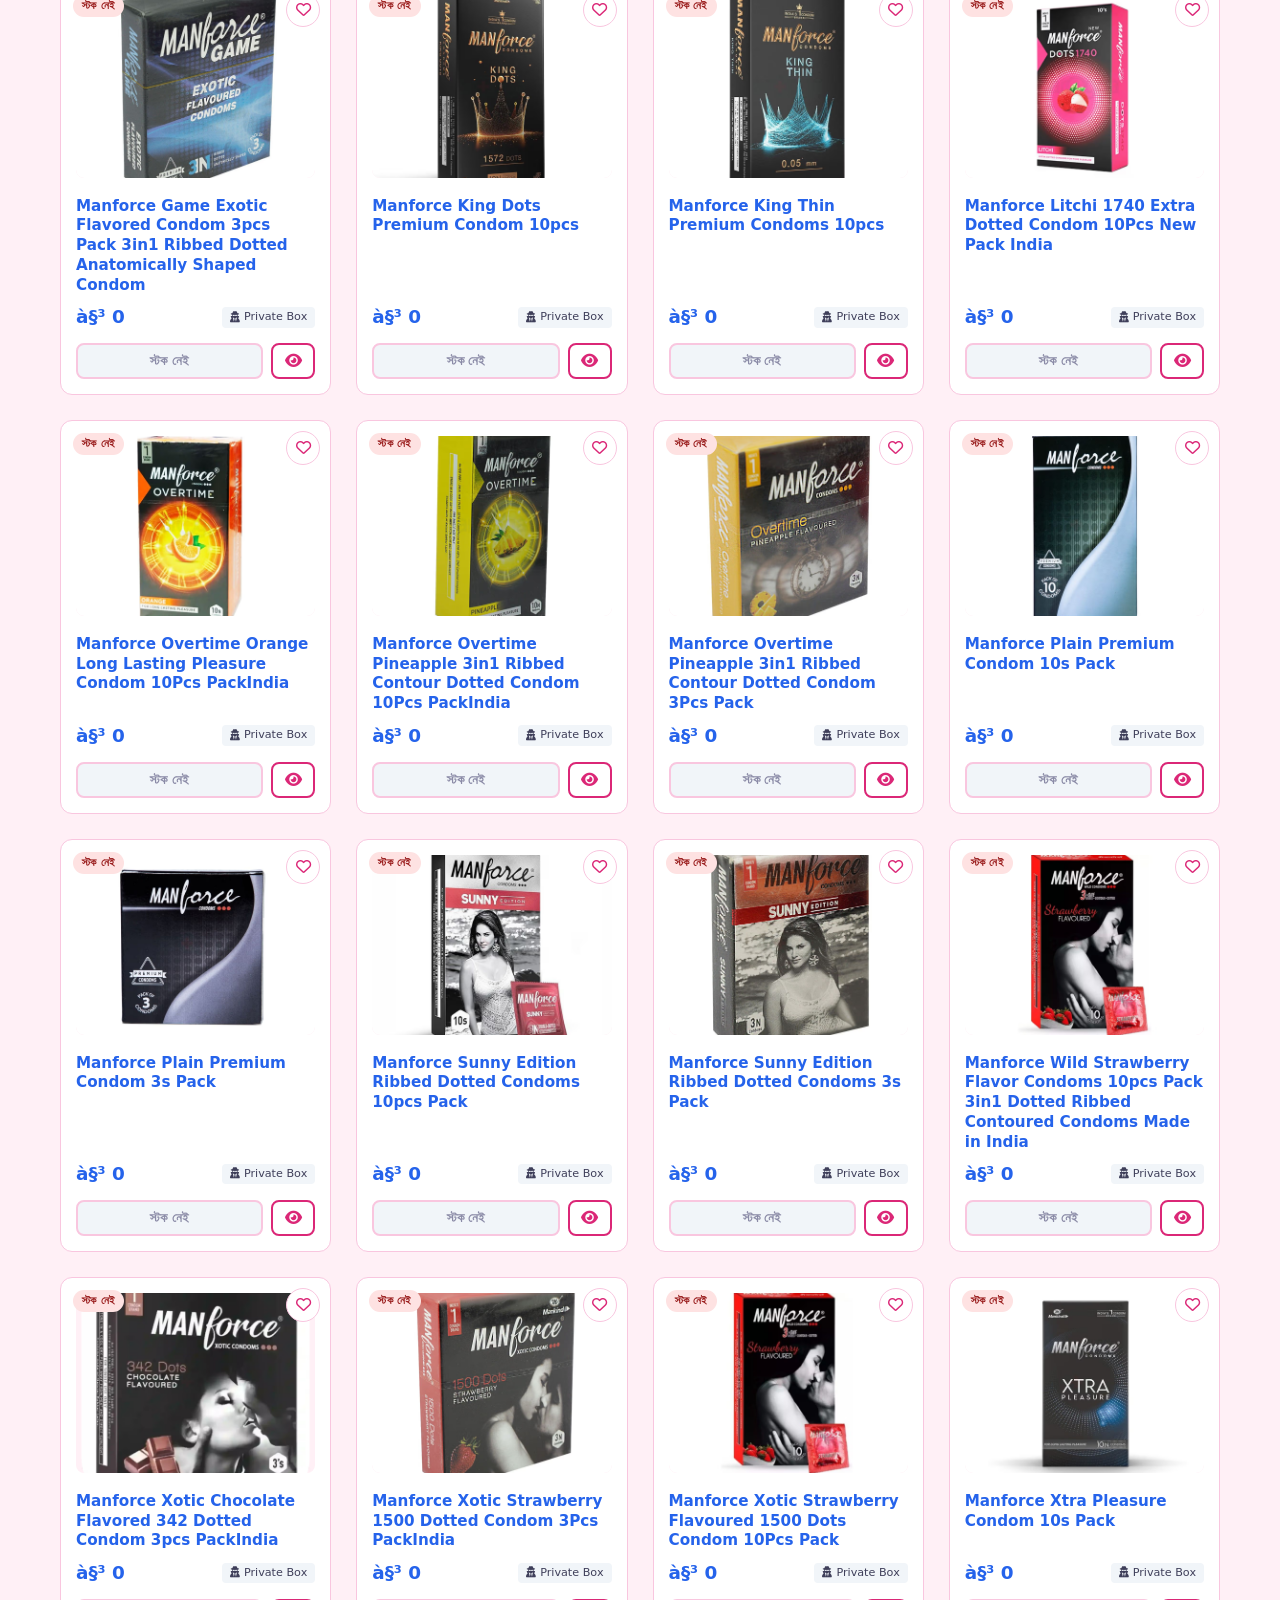
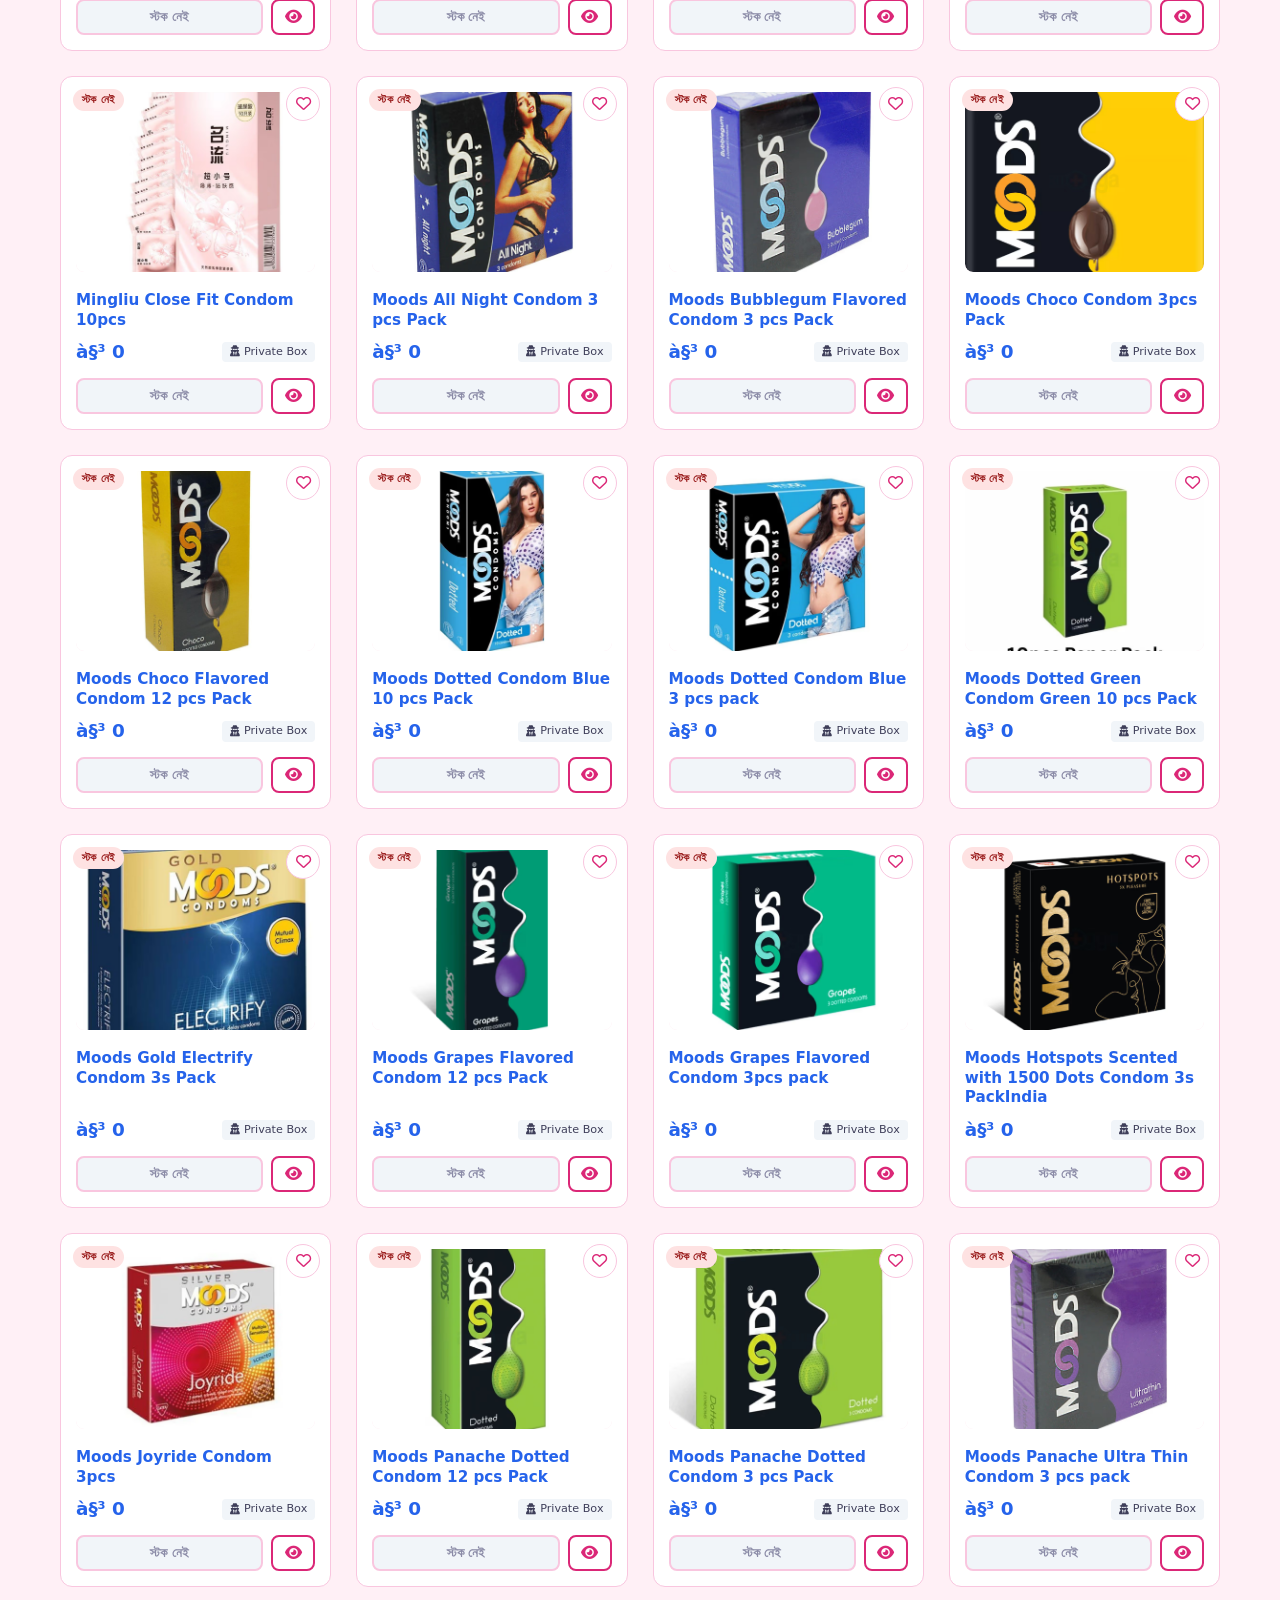
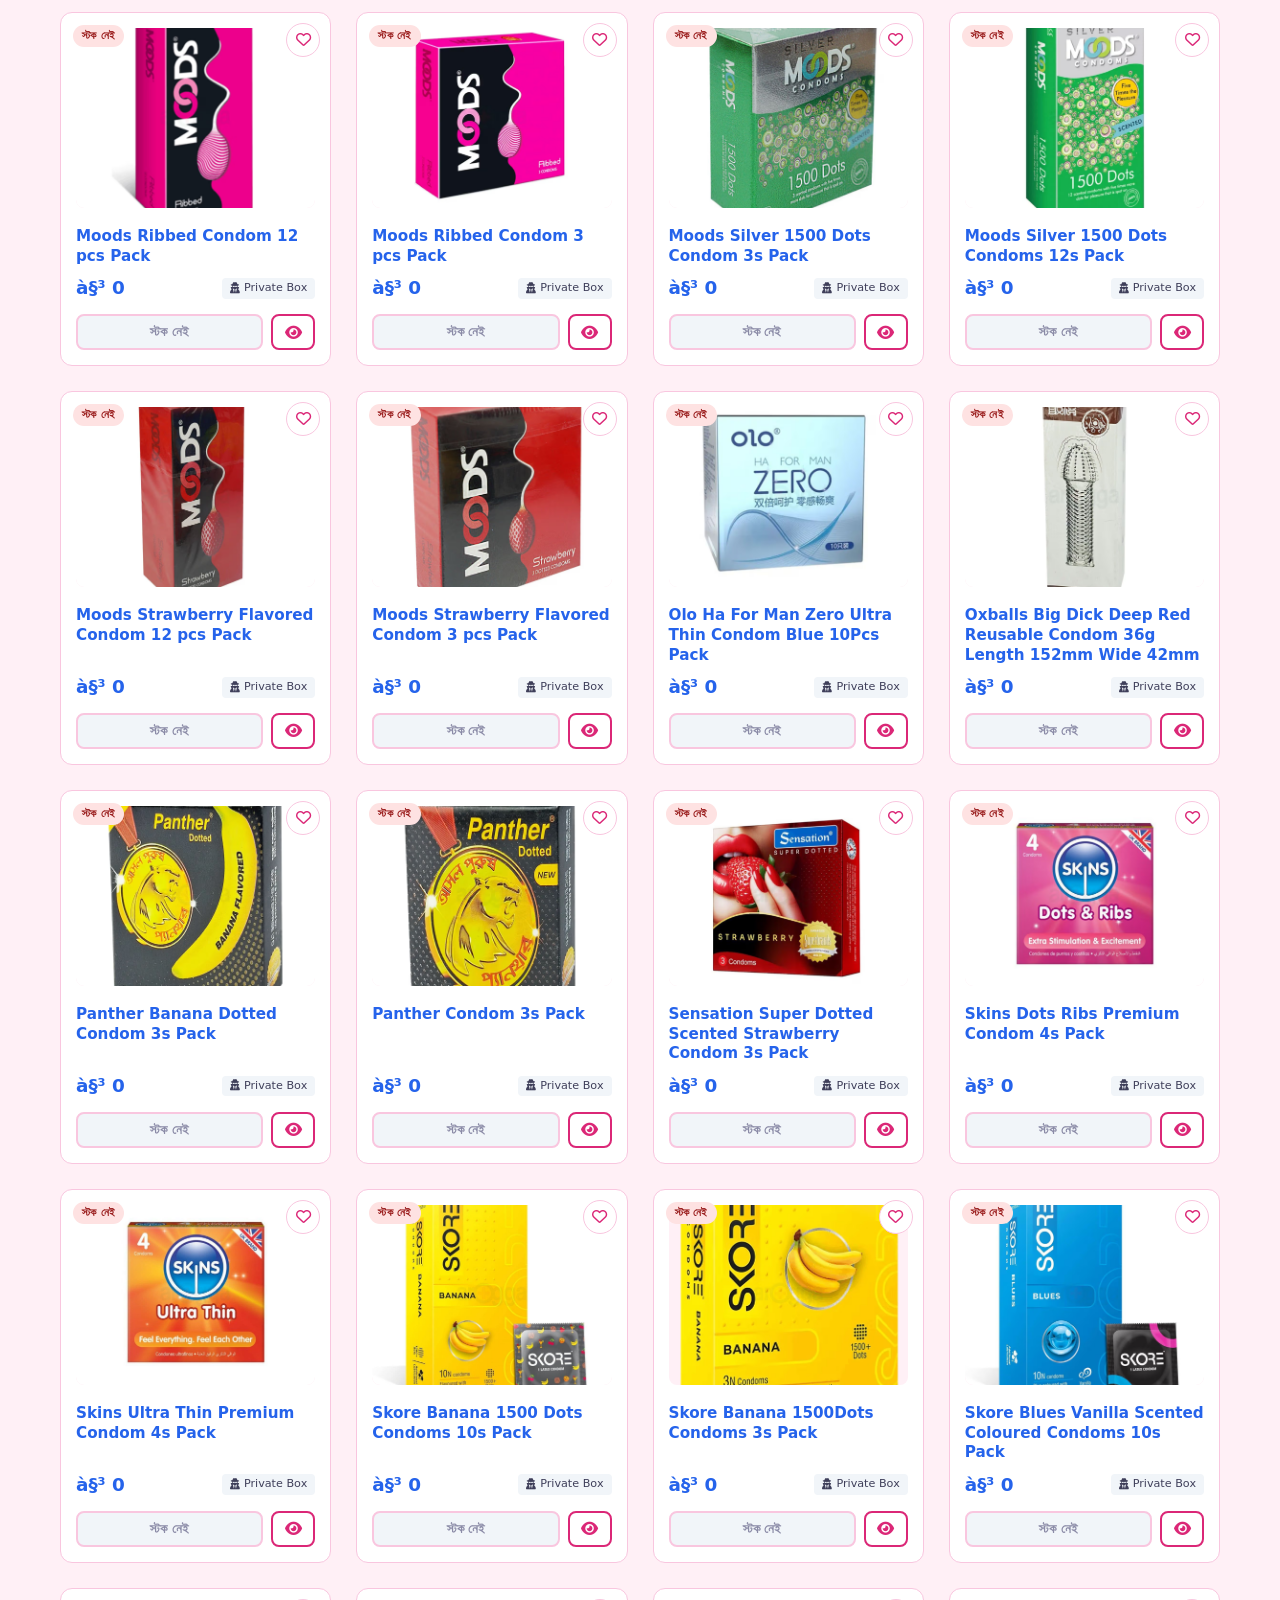
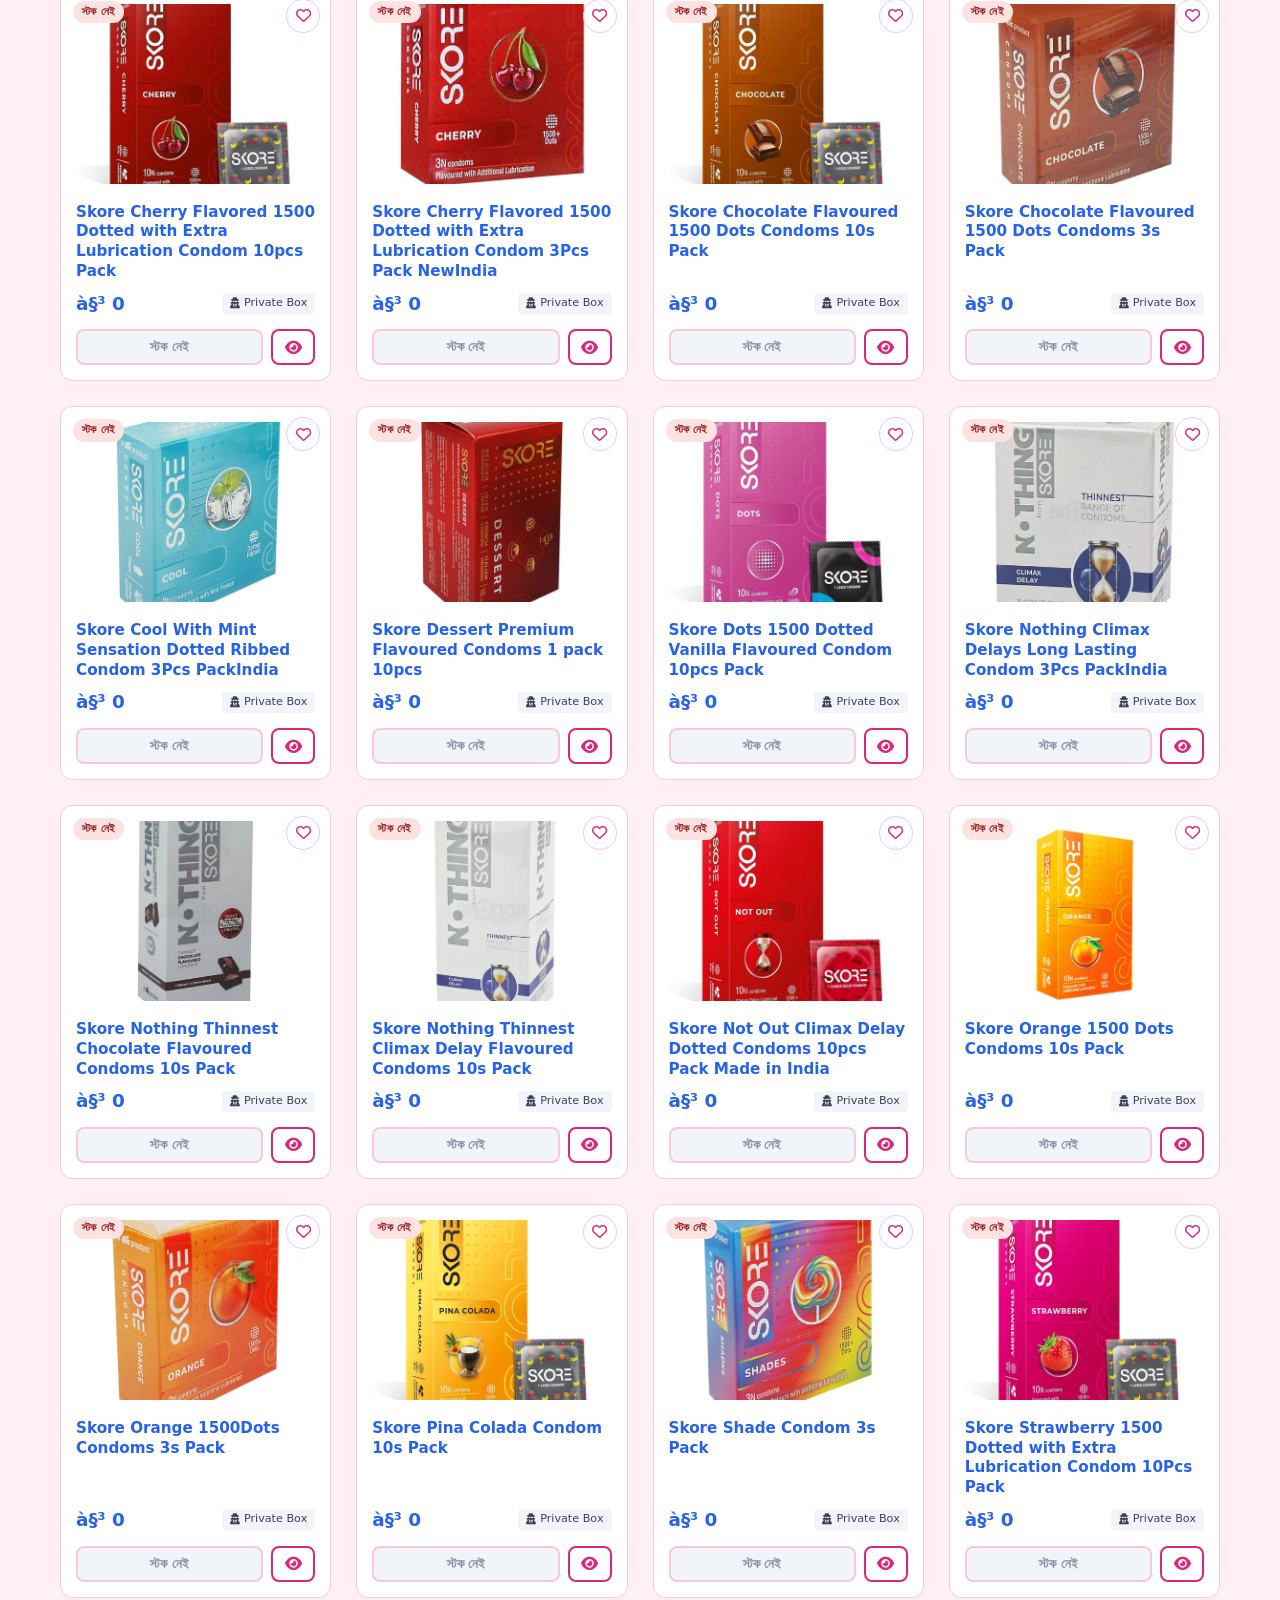
==== commit 9f5929f1: "Add combo offer card in hero section with admin price setup" ====
--- a/index.html
+++ b/index.html
@@ -106,9 +106,18 @@
                     </div>
                 </div>
                 <div class="hero-visual">
-                    <!-- Standard modern graphic placeholder using architectural CSS layouts -->
-                    <div class="secure-box-graphic">
-                        <span class="badge-verified"><i class="fas fa-check-circle"></i> 100% Genuine</span>
+                    <div class="secure-box-graphic" id="comboOfferCard">
+                        <span class="badge-offer"><i class="fas fa-fire"></i> সেরা অফার</span>
+                        <div class="combo-product-img" id="comboProductImg"></div>
+                        <h3 class="combo-title" id="comboTitle">Durex Combo Pack</h3>
+                        <div class="combo-pricing">
+                            <span class="combo-old-price" id="comboOldPrice">৳ 1200</span>
+                            <span class="combo-new-price" id="comboNewPrice">৳ 899</span>
+                        </div>
+                        <div class="combo-savings" id="comboSavings">সেভ করুন ৳ 301</div>
+                        <button class="btn btn-primary combo-add-btn" id="comboAddBtn">
+                            <i class="fas fa-cart-plus"></i> কম্বো কিনুন
+                        </button>
                     </div>
                 </div>
             </div>
--- a/styles.css
+++ b/styles.css
@@ -146,20 +146,23 @@
 }
 
 .logo {
-    font-size: 1.6rem;
+    font-size: 2.6rem;
     font-weight: 800;
     color: var(--color-primary);
     text-decoration: none;
     letter-spacing: -0.5px;
     display: flex;
     align-items: center;
-    gap: 8px;
+    gap: 10px;
+    white-space: nowrap;
+    flex-shrink: 0;
 }
 .logo-img {
-    width: 34px;
-    height: 34px;
+    height: 80px;
+    width: auto;
+    max-width: 120px;
     object-fit: contain;
-    border-radius: 8px;
+    border-radius: 10px;
 }
 .logo-accent { color: var(--color-secondary); }
 
@@ -394,9 +397,9 @@
 }
 
 .secure-box-graphic {
-    background-color: var(--color-white);
-    width: 280px;
-    height: 280px;
+    background: linear-gradient(160deg, #fff5fa 0%, #eff6ff 100%);
+    width: 300px;
+    min-height: 320px;
     border-radius: var(--radius-lg);
     box-shadow: var(--shadow-md);
     display: flex;
@@ -404,7 +407,9 @@
     align-items: center;
     justify-content: center;
     position: relative;
-    border: 1px solid var(--color-border);
+    border: 2px solid var(--color-border);
+    padding: 20px 16px;
+    gap: 8px;
 }
 
 .box-icon {
@@ -428,6 +433,60 @@
     border-radius: 50px;
     font-size: 0.85rem;
     font-weight: 600;
+}
+
+.badge-offer {
+    background: linear-gradient(135deg, #f43f5e, #e11d48);
+    color: #fff;
+    padding: 5px 14px;
+    border-radius: 50px;
+    font-size: 0.78rem;
+    font-weight: 700;
+    letter-spacing: 0.3px;
+}
+.combo-product-img {
+    width: 100px;
+    height: 100px;
+    object-fit: contain;
+    margin: 4px 0;
+}
+.combo-title {
+    font-size: 0.95rem;
+    font-weight: 700;
+    color: var(--color-primary);
+    text-align: center;
+    line-height: 1.3;
+    max-width: 240px;
+}
+.combo-pricing {
+    display: flex;
+    align-items: center;
+    gap: 10px;
+}
+.combo-old-price {
+    text-decoration: line-through;
+    color: var(--color-text-muted);
+    font-size: 0.9rem;
+    font-weight: 600;
+}
+.combo-new-price {
+    font-size: 1.3rem;
+    font-weight: 800;
+    color: #e11d48;
+}
+.combo-savings {
+    background: #dcfce7;
+    color: #166534;
+    padding: 3px 12px;
+    border-radius: 50px;
+    font-size: 0.75rem;
+    font-weight: 700;
+}
+.combo-add-btn {
+    padding: 8px 20px;
+    font-size: 0.85rem;
+    font-weight: 700;
+    margin-top: 4px;
 }
 
 /* Value Props Ribbon */
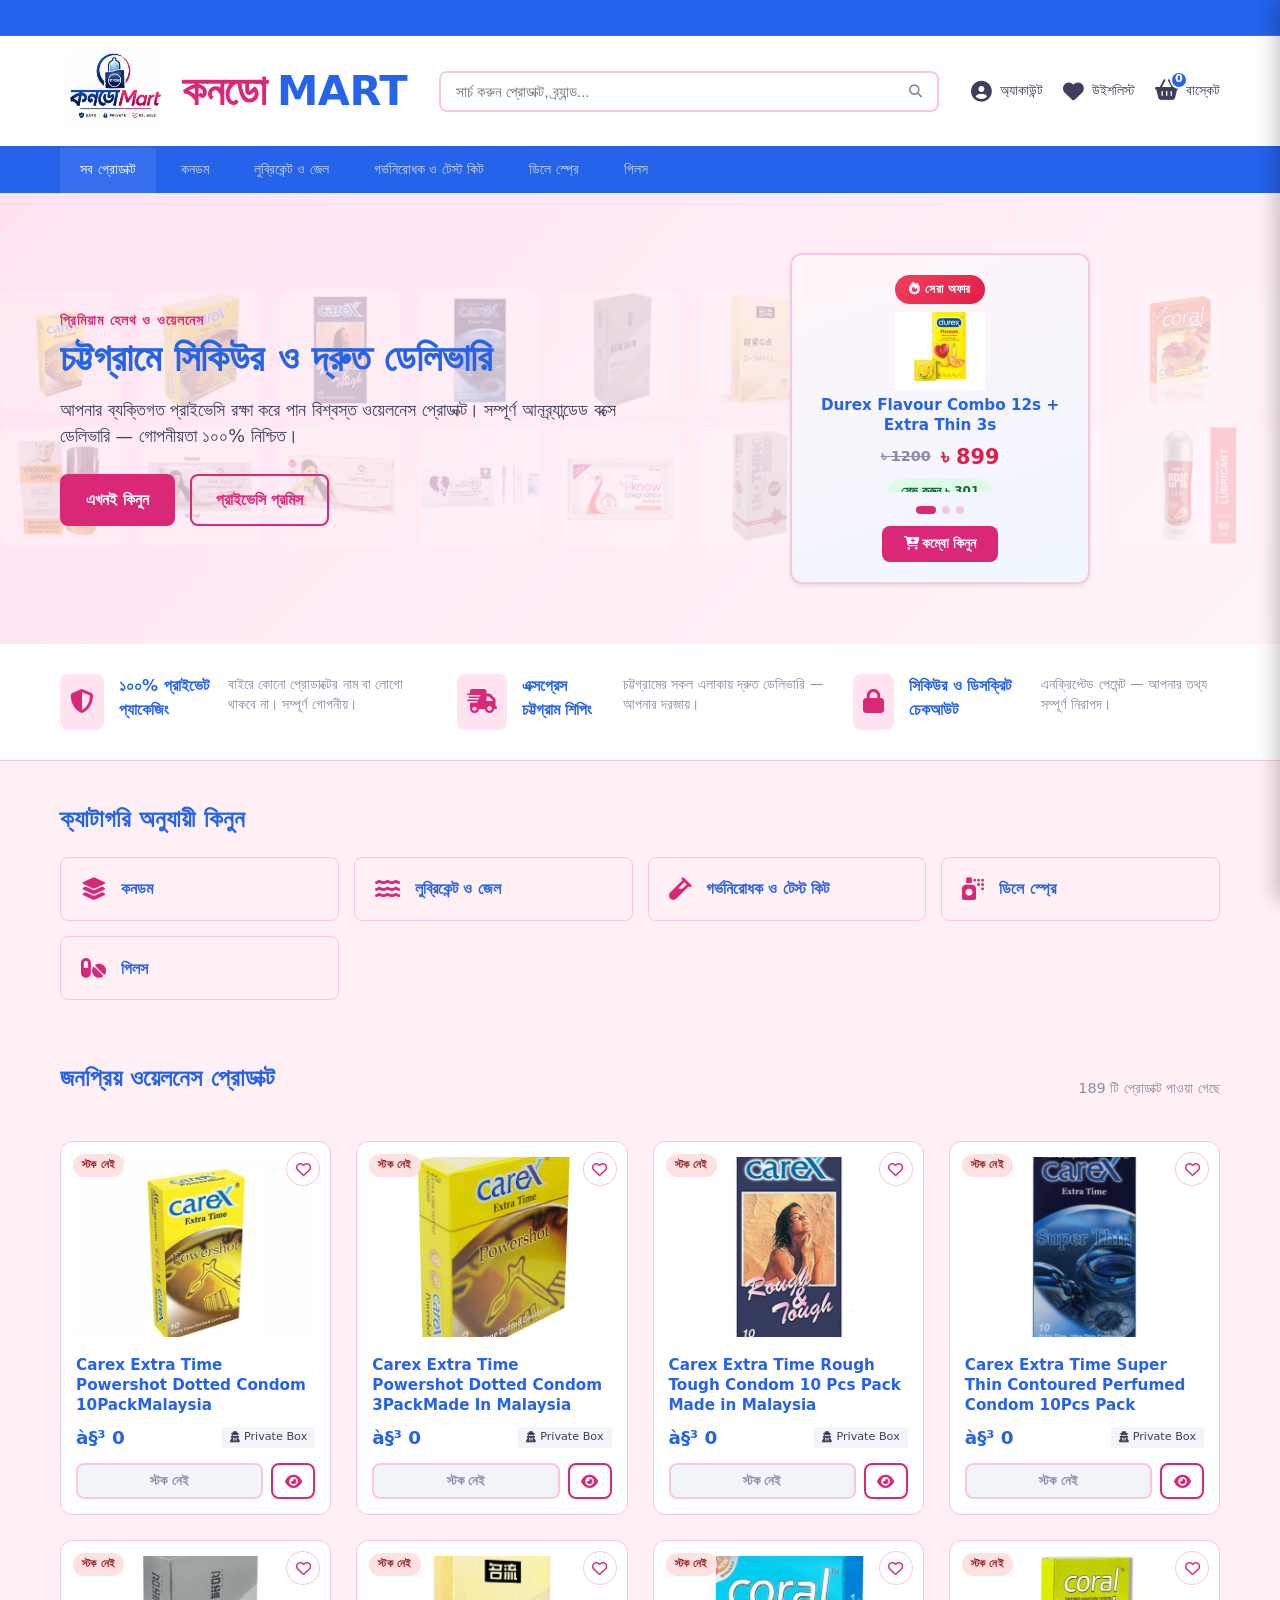
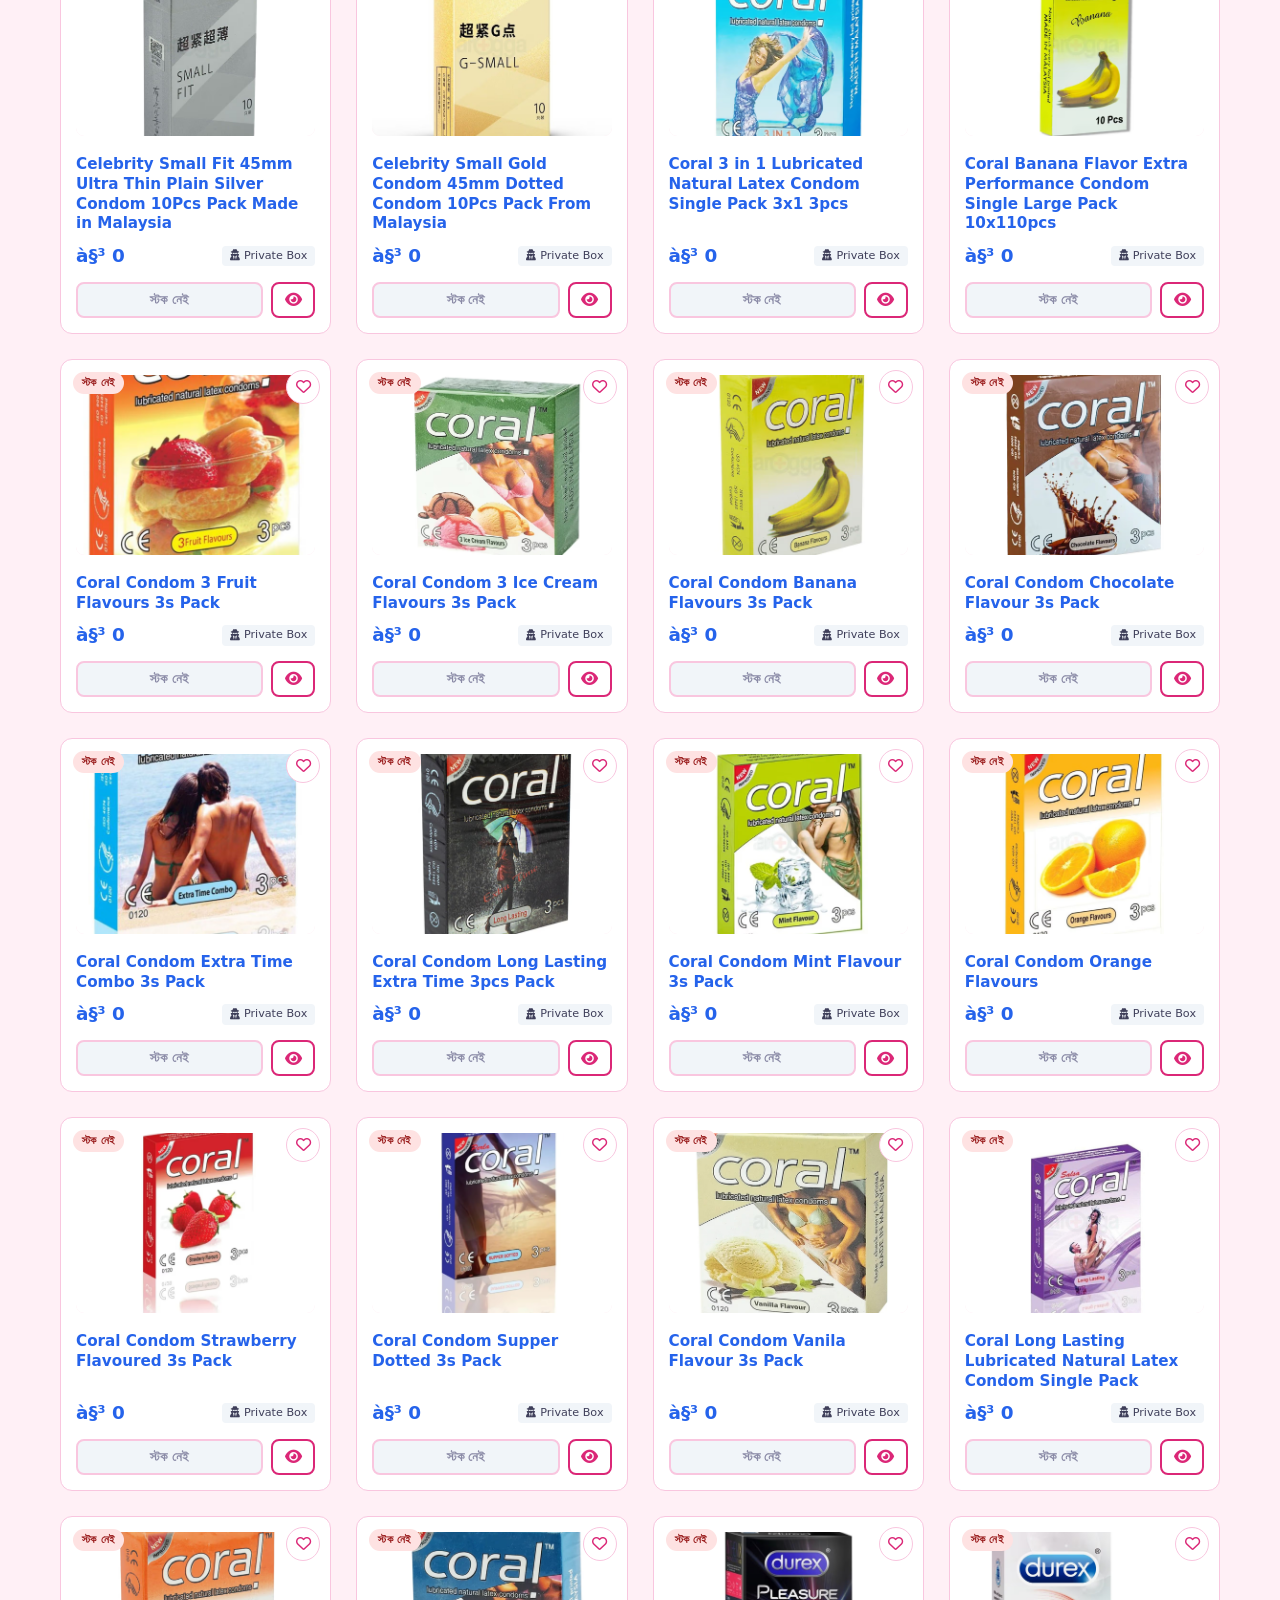
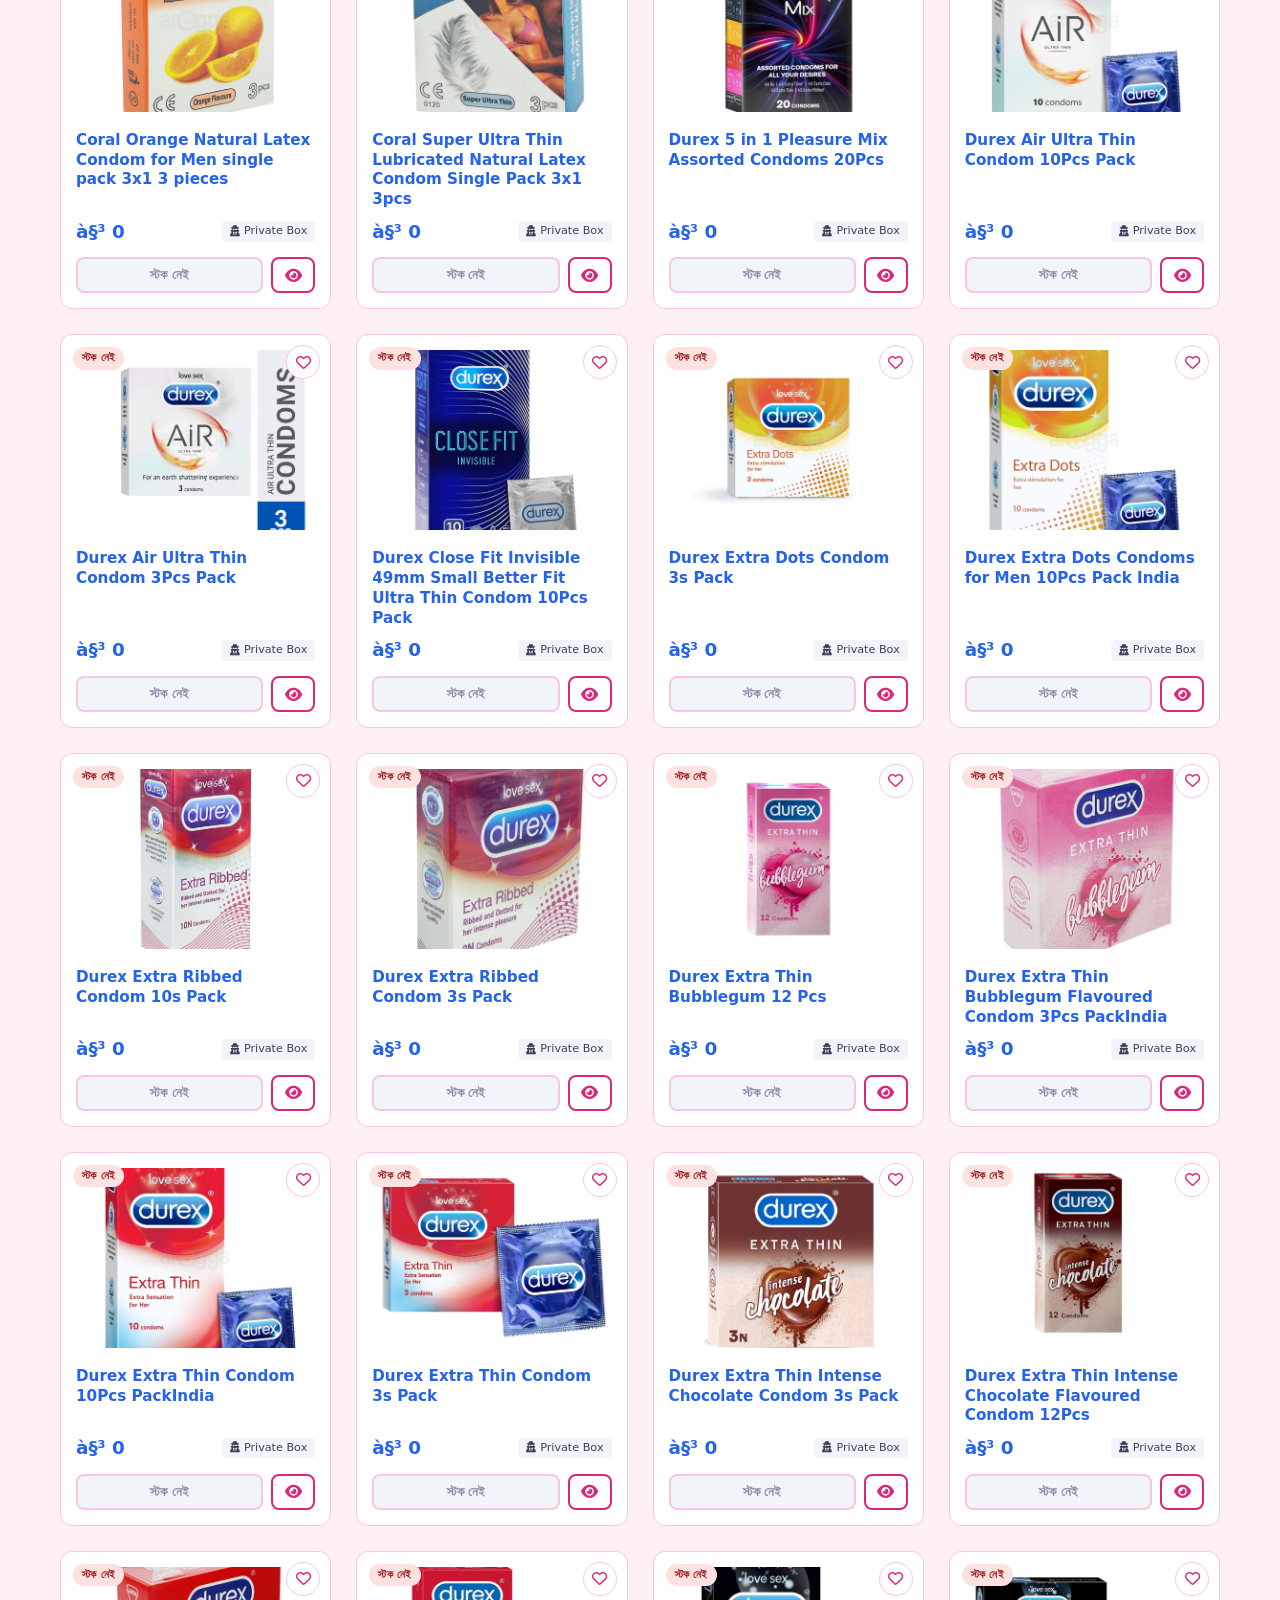
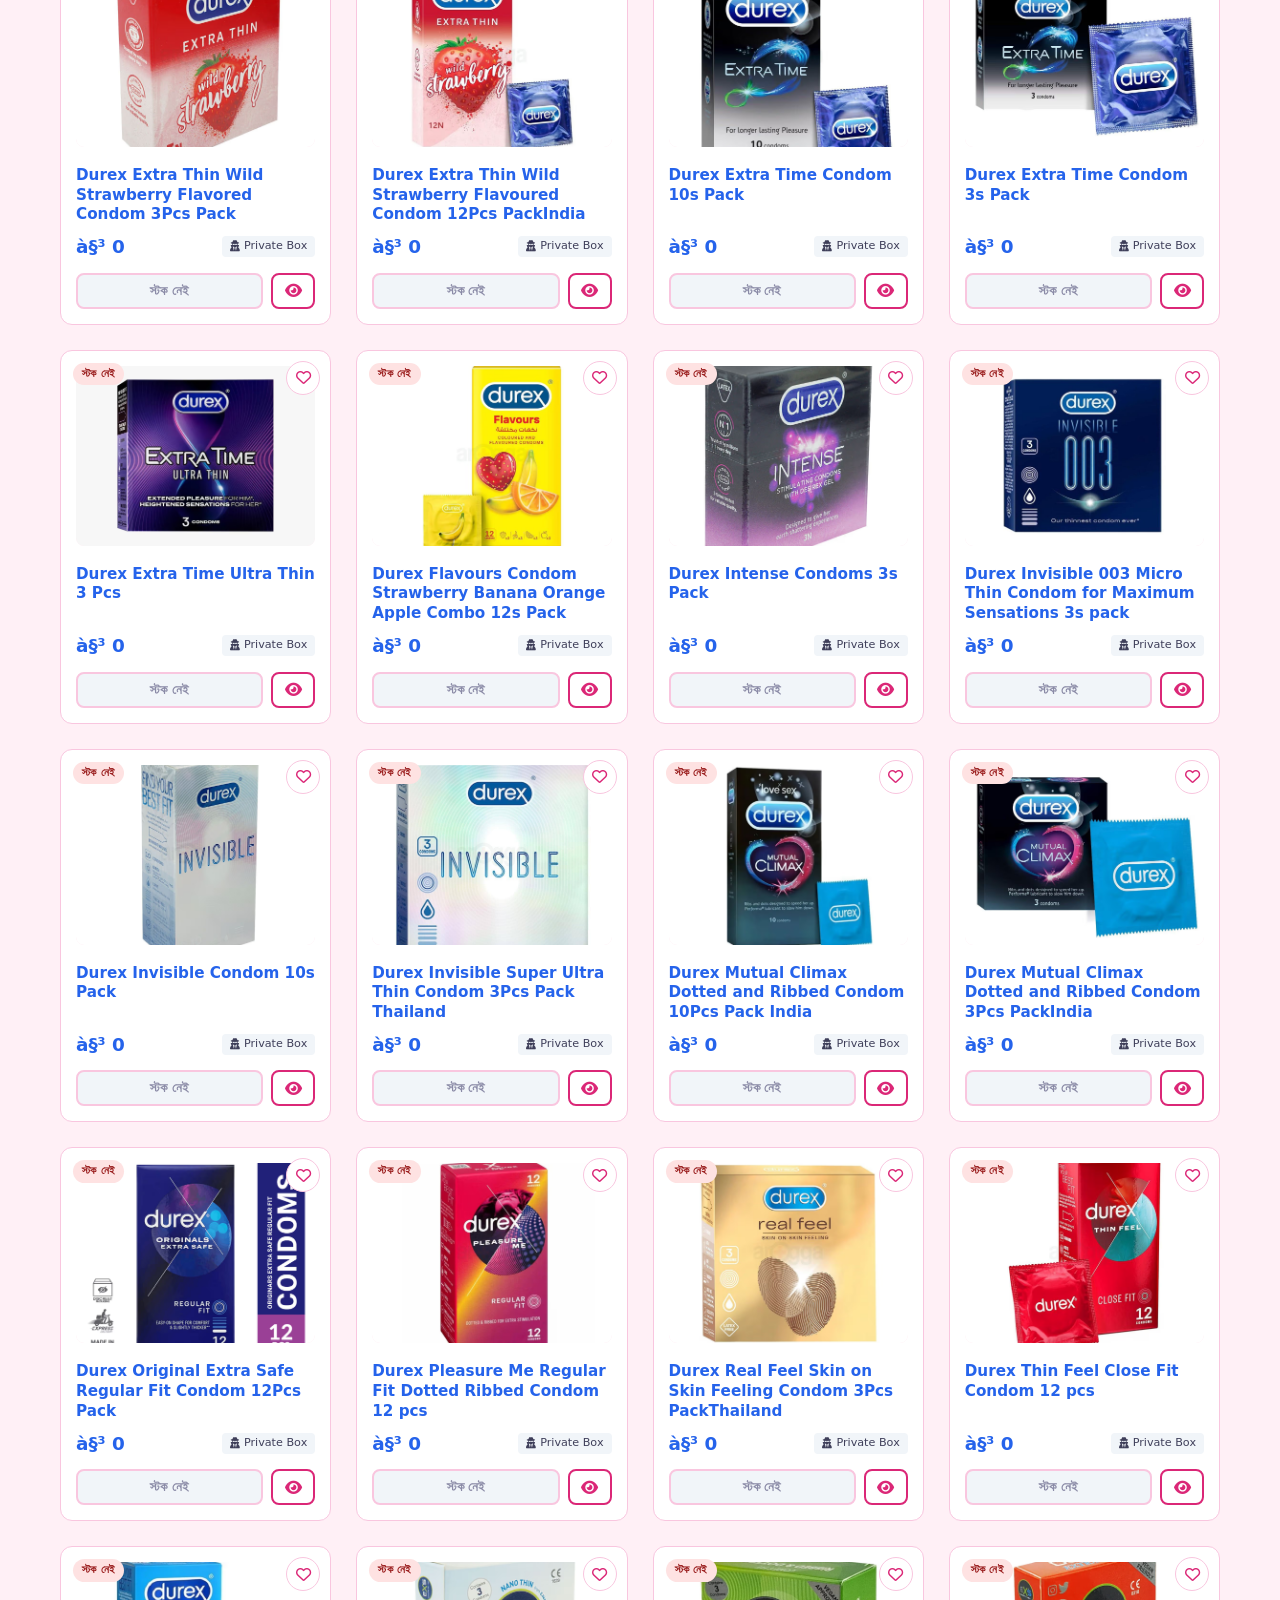
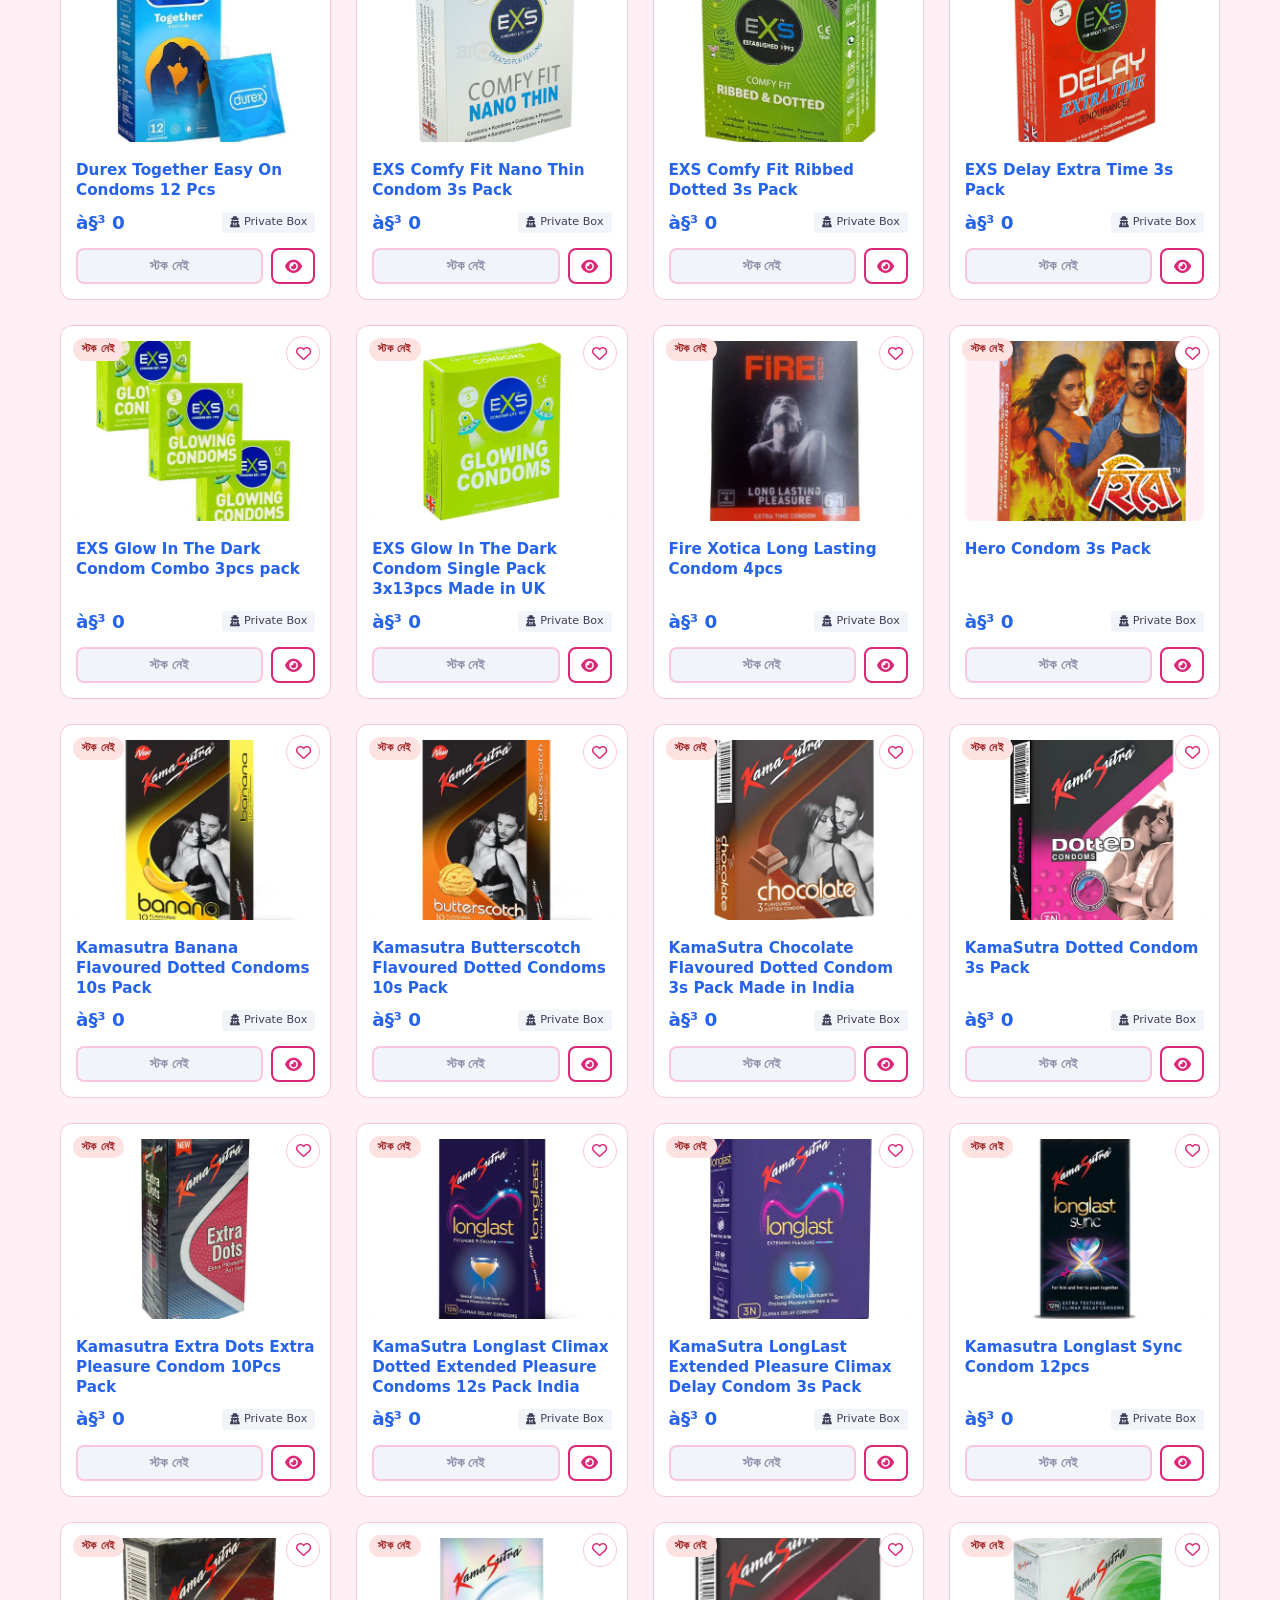
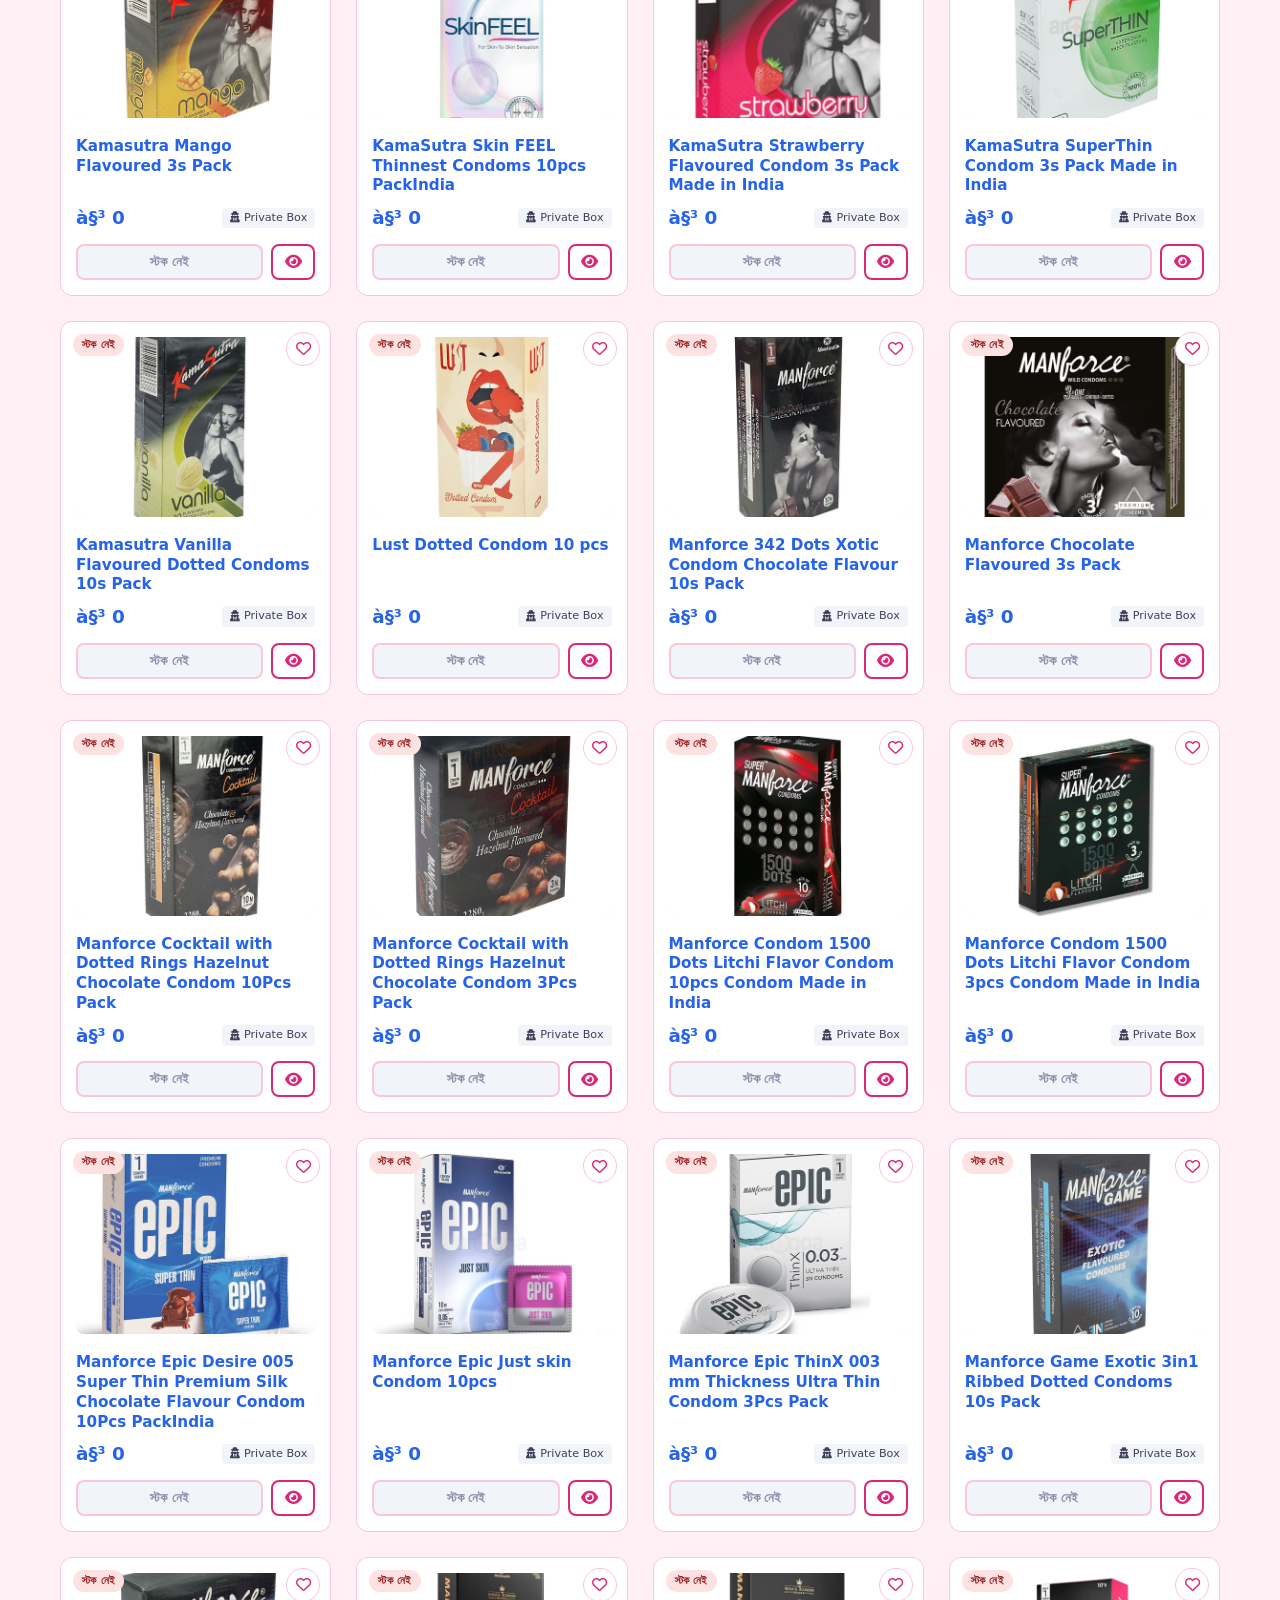
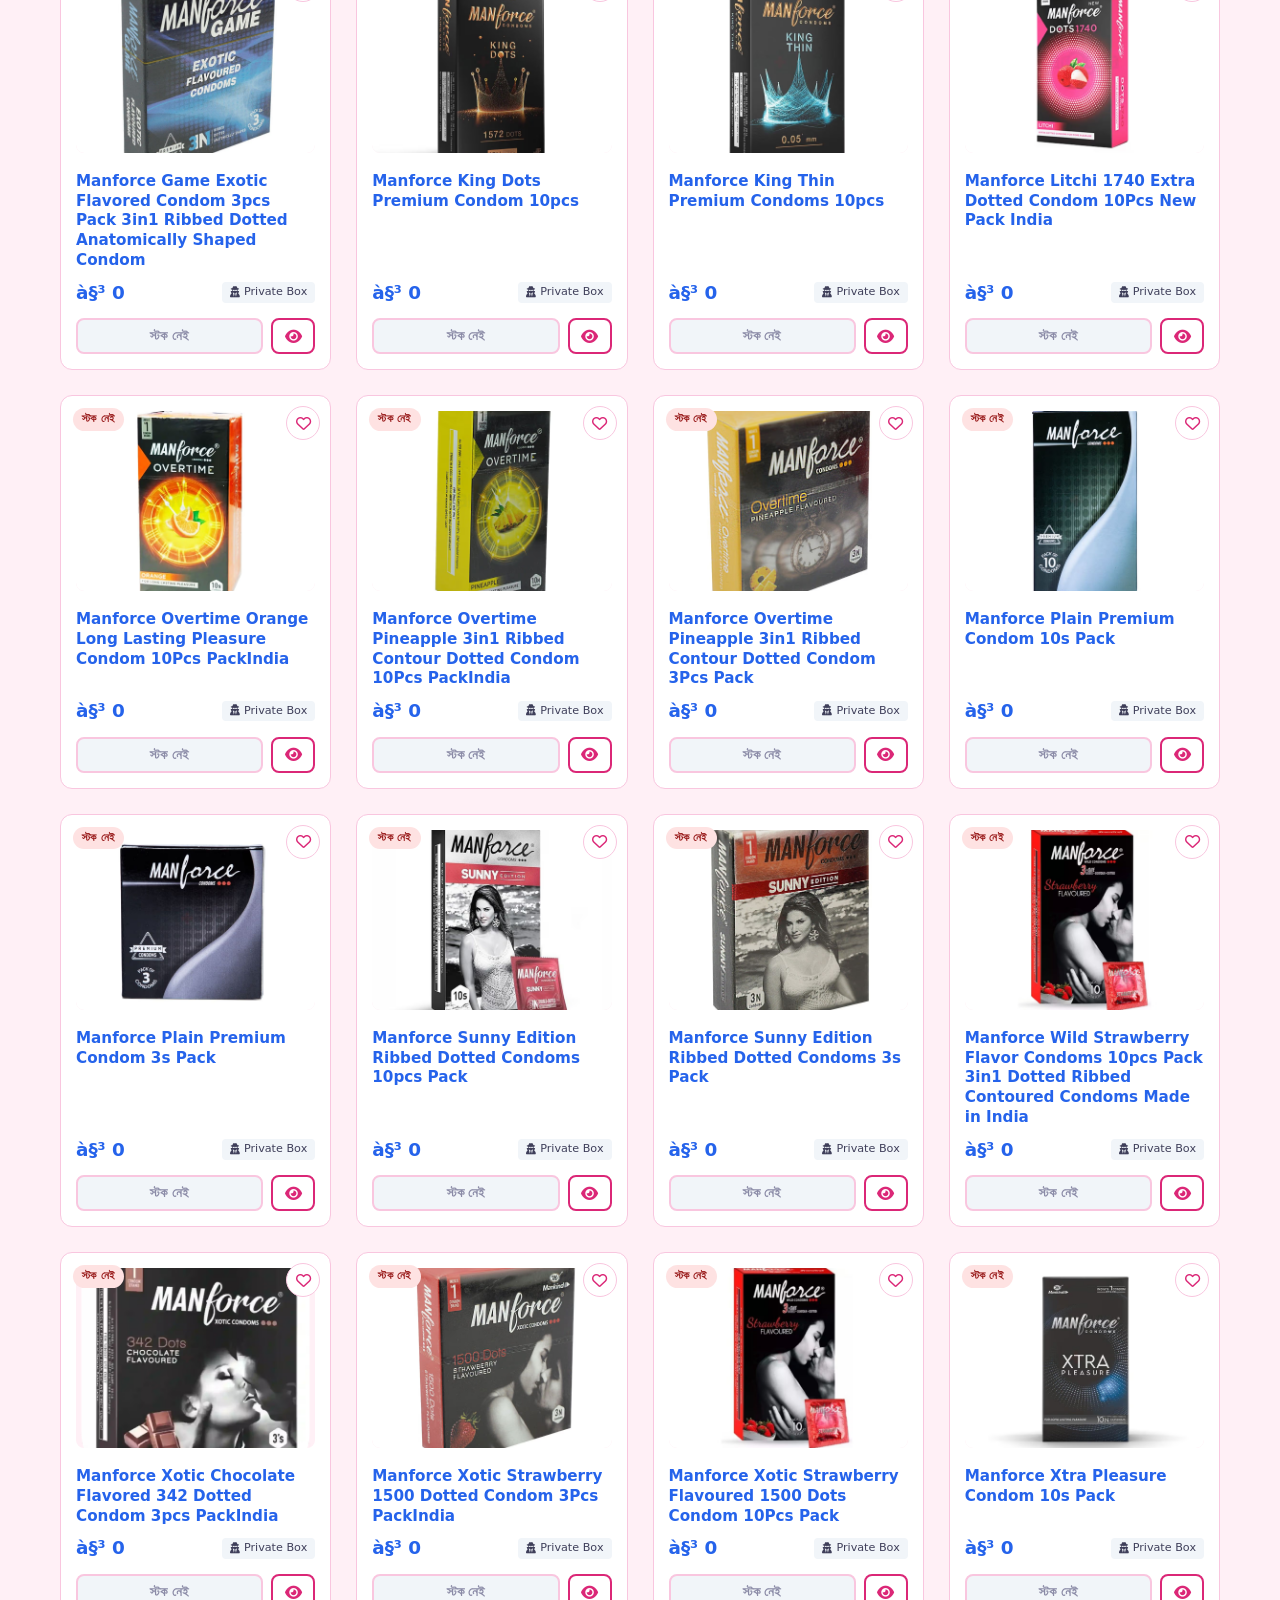
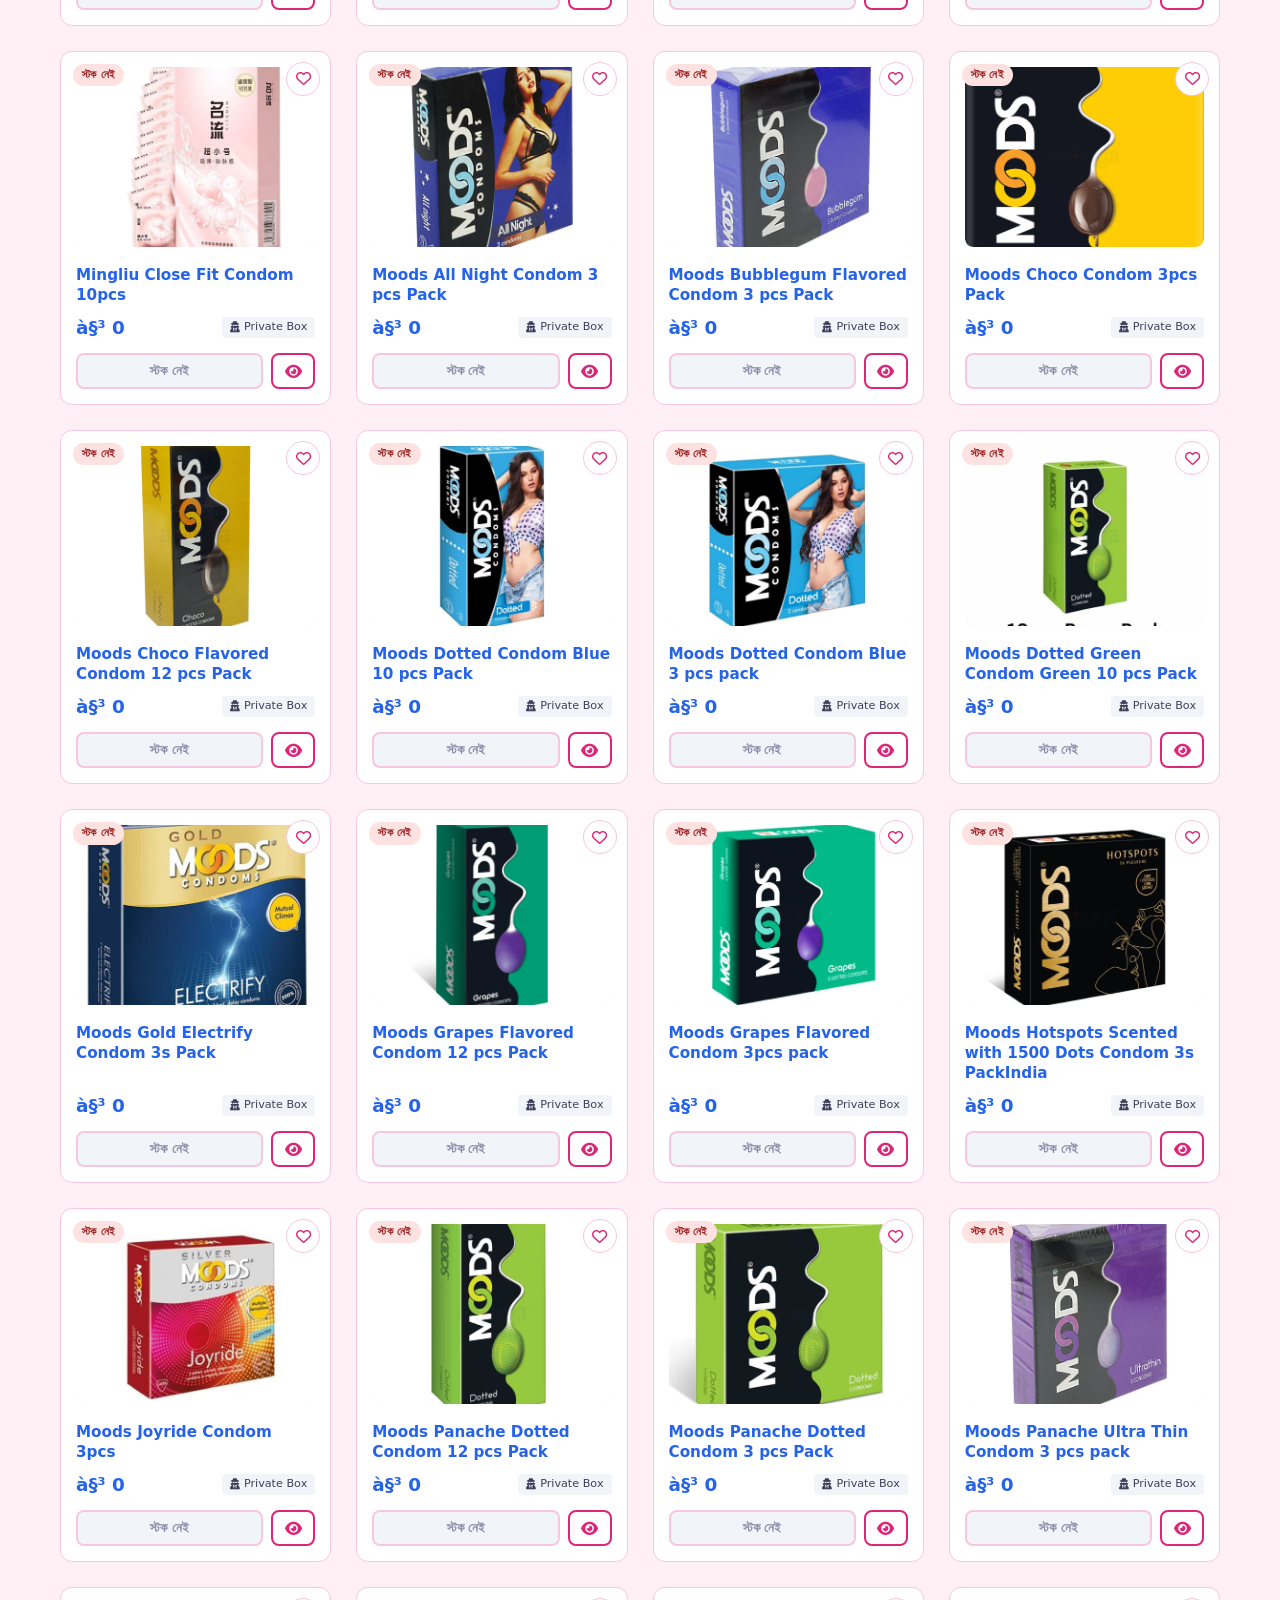
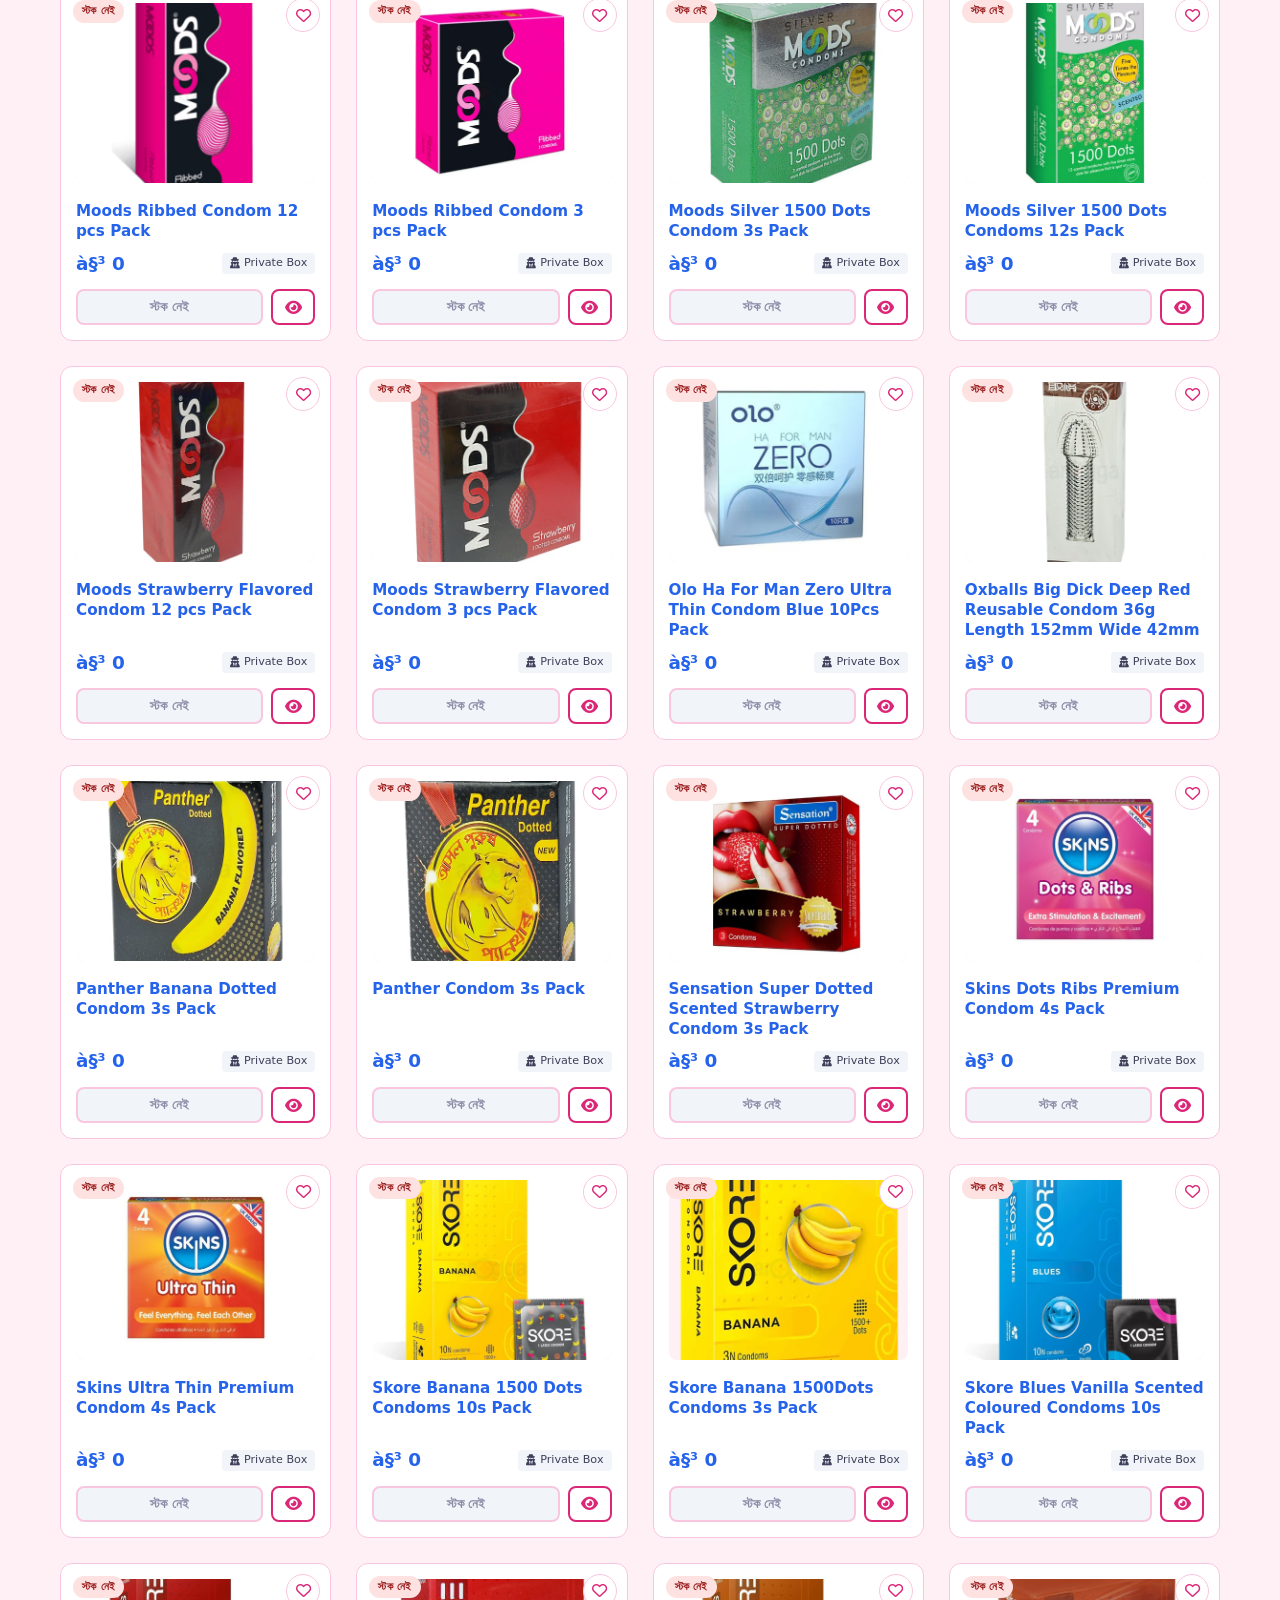
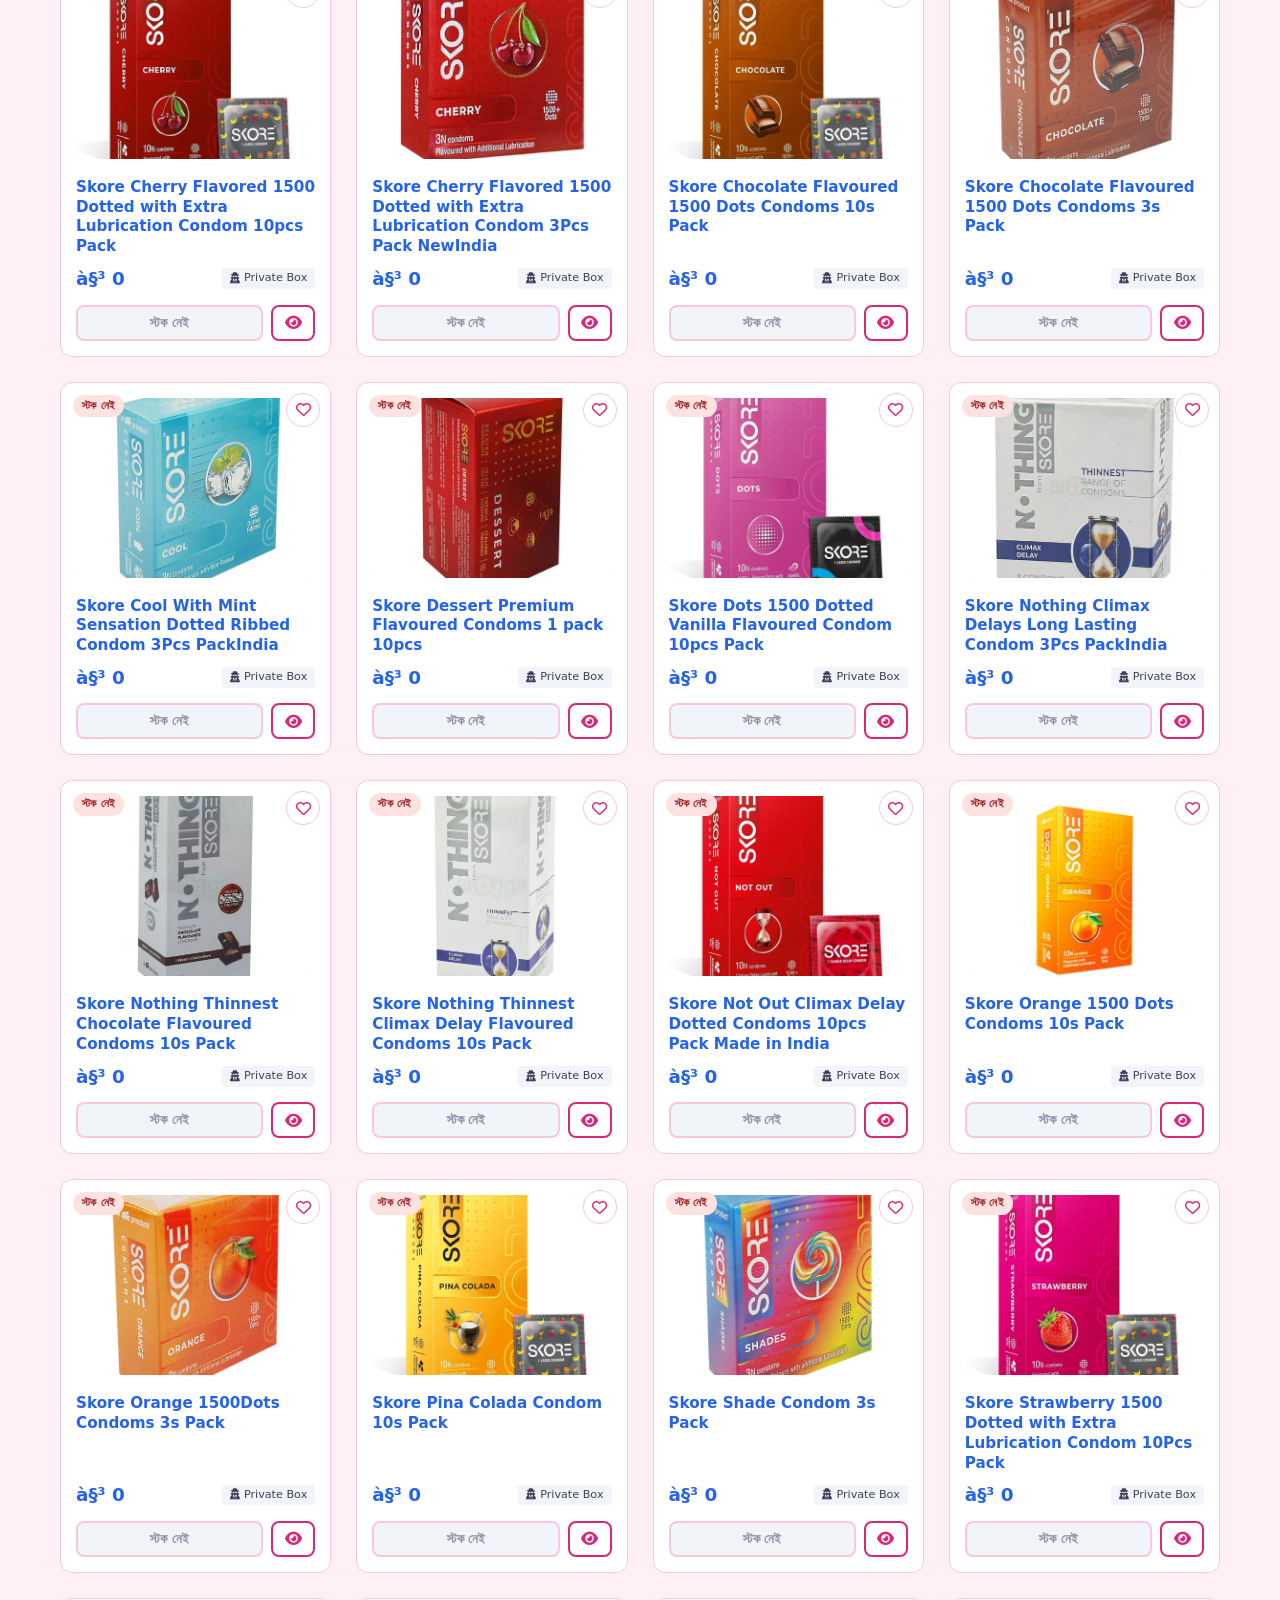
==== commit 8125c569: "Auto-rotating combo offers every 3s with multi-combo admin management" ====
--- a/index.html
+++ b/index.html
@@ -108,13 +108,8 @@
                 <div class="hero-visual">
                     <div class="secure-box-graphic" id="comboOfferCard">
                         <span class="badge-offer"><i class="fas fa-fire"></i> সেরা অফার</span>
-                        <div class="combo-product-img" id="comboProductImg"></div>
-                        <h3 class="combo-title" id="comboTitle">Durex Combo Pack</h3>
-                        <div class="combo-pricing">
-                            <span class="combo-old-price" id="comboOldPrice">৳ 1200</span>
-                            <span class="combo-new-price" id="comboNewPrice">৳ 899</span>
-                        </div>
-                        <div class="combo-savings" id="comboSavings">সেভ করুন ৳ 301</div>
+                        <div class="combo-slide-wrapper" id="comboSlideWrapper"></div>
+                        <div class="combo-dots" id="comboDots"></div>
                         <button class="btn btn-primary combo-add-btn" id="comboAddBtn">
                             <i class="fas fa-cart-plus"></i> কম্বো কিনুন
                         </button>
--- a/styles.css
+++ b/styles.css
@@ -450,6 +450,59 @@
     object-fit: contain;
     margin: 4px 0;
 }
+.combo-slide-wrapper {
+    width: 100%;
+    min-height: 180px;
+    position: relative;
+    overflow: hidden;
+    display: flex;
+    align-items: center;
+    justify-content: center;
+}
+.combo-slide {
+    position: absolute;
+    inset: 0;
+    display: flex;
+    flex-direction: column;
+    align-items: center;
+    justify-content: center;
+    gap: 6px;
+    opacity: 0;
+    transform: translateX(30px);
+    transition: opacity 0.4s ease, transform 0.4s ease;
+    pointer-events: none;
+    padding: 0 10px;
+}
+.combo-slide.active {
+    opacity: 1;
+    transform: translateX(0);
+    pointer-events: auto;
+}
+.combo-slide.exit {
+    opacity: 0;
+    transform: translateX(-30px);
+}
+.combo-dots {
+    display: flex;
+    gap: 6px;
+    justify-content: center;
+    margin-top: 6px;
+}
+.combo-dot {
+    width: 8px;
+    height: 8px;
+    border-radius: 50%;
+    background: var(--color-border);
+    border: none;
+    cursor: pointer;
+    transition: background 0.3s;
+    padding: 0;
+}
+.combo-dot.active {
+    background: var(--color-secondary);
+    width: 20px;
+    border-radius: 4px;
+}
 .combo-title {
     font-size: 0.95rem;
     font-weight: 700;
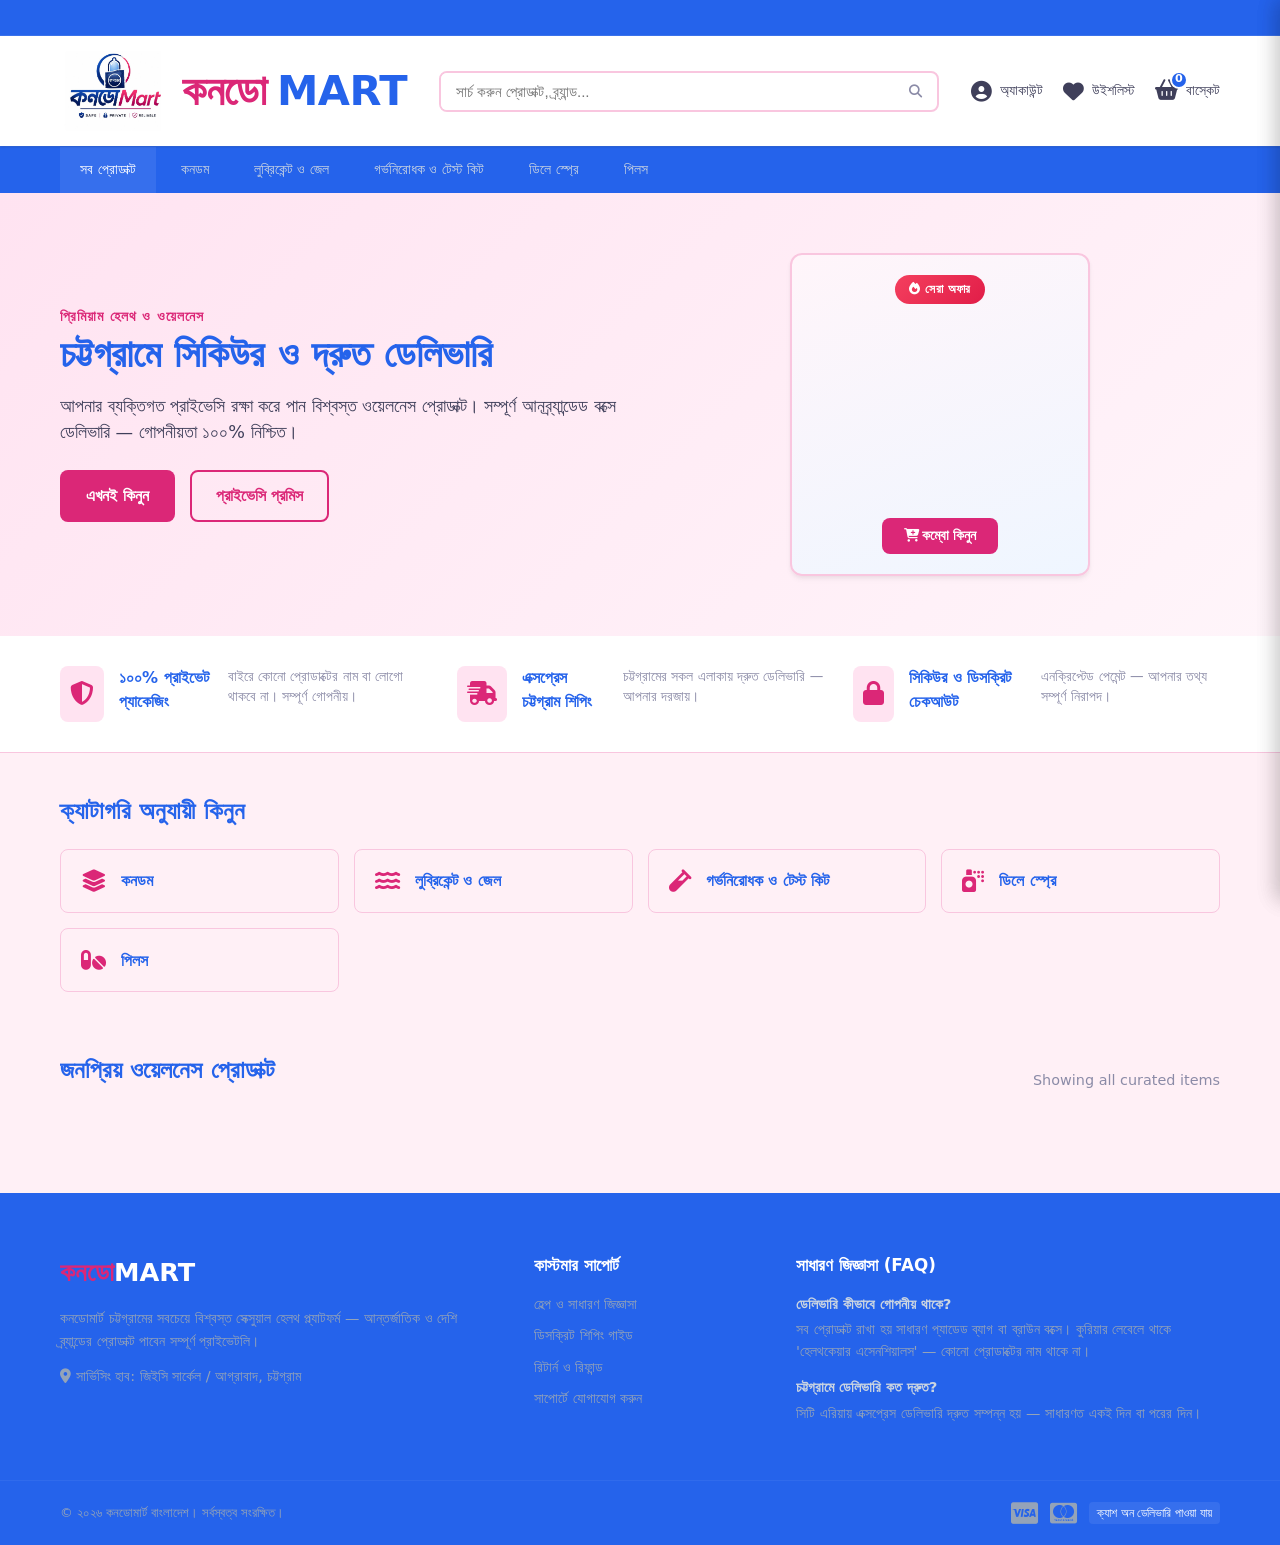
==== commit 789ad8c8: "Add Firebase Realtime Database for cloud orders - anyone can order from any device" ====
--- a/index.html
+++ b/index.html
@@ -14,6 +14,10 @@
     <link rel="stylesheet" href="https://cdnjs.cloudflare.com/ajax/libs/font-awesome/6.4.0/css/all.min.css" integrity="sha512-iecdLmaskl7CVkqkXNQ/ZH/XLlvWZOJyj7Yy7tcenmpD1ypASozpmT/E0iPtmFIB46ZmdtAc9eNBvH0H/ZpiBw==" crossorigin="anonymous" referrerpolicy="no-referrer" />
     <!-- Core UI stylesheet -->
     <link rel="stylesheet" href="styles.css?v=3">
+    <!-- Firebase SDK for cloud orders -->
+    <script src="https://www.gstatic.com/firebasejs/10.12.0/firebase-app-compat.js"></script>
+    <script src="https://www.gstatic.com/firebasejs/10.12.0/firebase-database-compat.js"></script>
+    <script src="firebase-config.js"></script>
 </head>
 <body>
 
@@ -24,7 +28,7 @@
     <div class="top-bar">
         <div class="container top-bar-container">
             <div class="marquee-track" aria-label="Announcement">
-                <span class="marquee-text">আপনার ব্যক্তিগত মুহূর্তগুলোকে করুন আরও আনন্দময় &nbsp; • &nbsp; ১০০% ডিস্ক্রিট ডেলিভারি &nbsp; • &nbsp; প্লেইন বক্স প্যাকেজিং &nbsp; • &nbsp; চট্টগ্রামে এক্সপ্রেস শিপিং &nbsp; • &nbsp; আপনার ব্যক্তিগত মুহূর্তগুলোকে করুন আরও আনন্দময়</span>
+                <span class="marquee-text">আপনার ব্যক্তিগত মুহূর্তগুলোকে করুন আরও আনন্দময় &nbsp; • &nbsp; ১০০% ডিস্ক্রিট ডেলিভারি &nbsp; • &nbsp; প্লেইন বক্স প্যাকেজিং &nbsp; • &nbsp; চট্টগ্রামে এক্সপ্রেস শিপিং &nbsp; • &nbsp; চট্টগ্রাম শহরের যেকোনো লোকেশনে ২৪ ঘণ্টার মধ্যে ডেলিভারি দেওয়া হয় &nbsp; • &nbsp; আপনার ব্যক্তিগত মুহূর্তগুলোকে করুন আরও আনন্দময়</span>
             </div>
         </div>
     </div>
@@ -69,6 +73,29 @@
                     <span class="utility-text">বাস্কেট</span>
                 </a>
             </div>
+
+            <!-- Mobile Three-Dot Menu (outside header-utilities) -->
+            <div class="three-dot-wrapper" id="threeDotWrapper">
+                <button class="three-dot-btn" id="threeDotBtn" aria-label="More Options" aria-expanded="false">
+                    <i class="fas fa-ellipsis-v"></i>
+                </button>
+            </div>
+            <div class="three-dot-dropdown" id="threeDotDropdown">
+                <div class="dropdown-item" id="mobileAccountBtn">
+                    <i class="fas fa-user-circle"></i>
+                    <span>অ্যাকাউন্ট</span>
+                </div>
+                <div class="dropdown-item" id="mobileWishlistBtn">
+                    <i class="fas fa-heart"></i>
+                    <span>উইশলিস্ট</span>
+                    <span class="dropdown-badge" id="mobileWishlistBadge" style="display:none;">0</span>
+                </div>
+                <div class="dropdown-item" id="mobileCartBtn">
+                    <i class="fas fa-shopping-basket"></i>
+                    <span>বাস্কেট</span>
+                    <span class="dropdown-badge" id="mobileCartBadge" style="display:none;">0</span>
+                </div>
+            </div>
         </div>
     </header>
 
--- a/styles.css
+++ b/styles.css
@@ -16,6 +16,7 @@
     --transition-smooth: all 0.25s cubic-bezier(0.4, 0, 0.2, 1);
     --shadow-sm: 0 1px 3px rgba(0,0,0,0.05), 0 1px 2px rgba(0,0,0,0.1);
     --shadow-md: 0 4px 6px -1px rgba(0,0,0,0.05), 0 2px 4px -1px rgba(0,0,0,0.05);
+    --radius-sm: 4px;
     --radius-md: 8px;
     --radius-lg: 12px;
 }
@@ -218,6 +219,72 @@
 }
 .utility-link:hover { color: var(--color-secondary); }
 .utility-link i { font-size: 1.3rem; }
+
+/* Three-Dot Mobile Menu (hidden on desktop) */
+.three-dot-wrapper {
+    display: none;
+    position: relative;
+}
+.three-dot-btn {
+    background: none;
+    border: none;
+    font-size: 1.5rem;
+    color: #000000;
+    cursor: pointer;
+    padding: 6px 8px;
+    border-radius: 4px;
+}
+.three-dot-btn:hover { background-color: rgba(0,0,0,0.05); }
+
+.three-dot-dropdown {
+    display: none;
+    position: fixed;
+    top: 60px;
+    right: 16px;
+    background-color: #ffffff;
+    border: 1px solid #cccccc;
+    border-radius: 8px;
+    box-shadow: 0 8px 24px rgba(0,0,0,0.2);
+    min-width: 200px;
+    z-index: 9999;
+    padding: 8px 0;
+}
+.three-dot-dropdown.open {
+    display: block;
+}
+
+.dropdown-item {
+    display: flex;
+    align-items: center;
+    gap: 12px;
+    padding: 14px 20px;
+    font-size: 1rem;
+    font-weight: 500;
+    cursor: pointer;
+    background-color: #ffffff;
+}
+.dropdown-item:hover {
+    background-color: #f0f0f0;
+}
+.dropdown-item i {
+    font-size: 1.1rem;
+    width: 24px;
+    text-align: center;
+}
+.dropdown-badge {
+    margin-left: auto;
+    background-color: #2563eb;
+    color: #ffffff;
+    font-size: 0.7rem;
+    font-weight: bold;
+    border-radius: 50%;
+    min-width: 18px;
+    height: 18px;
+    display: flex;
+    align-items: center;
+    justify-content: center;
+    padding: 0 4px;
+}
 
 /* Subtle Basket Badge Styling Configuration */
 .cart-icon-wrapper {
@@ -1228,6 +1295,8 @@
     }
     .logo { order: 2; }
     .header-utilities { order: 3; }
+    .header-utilities .utility-link { display: none; }
+    .three-dot-wrapper { display: flex; }
     .search-container {
         order: 4;
         width: 100%;
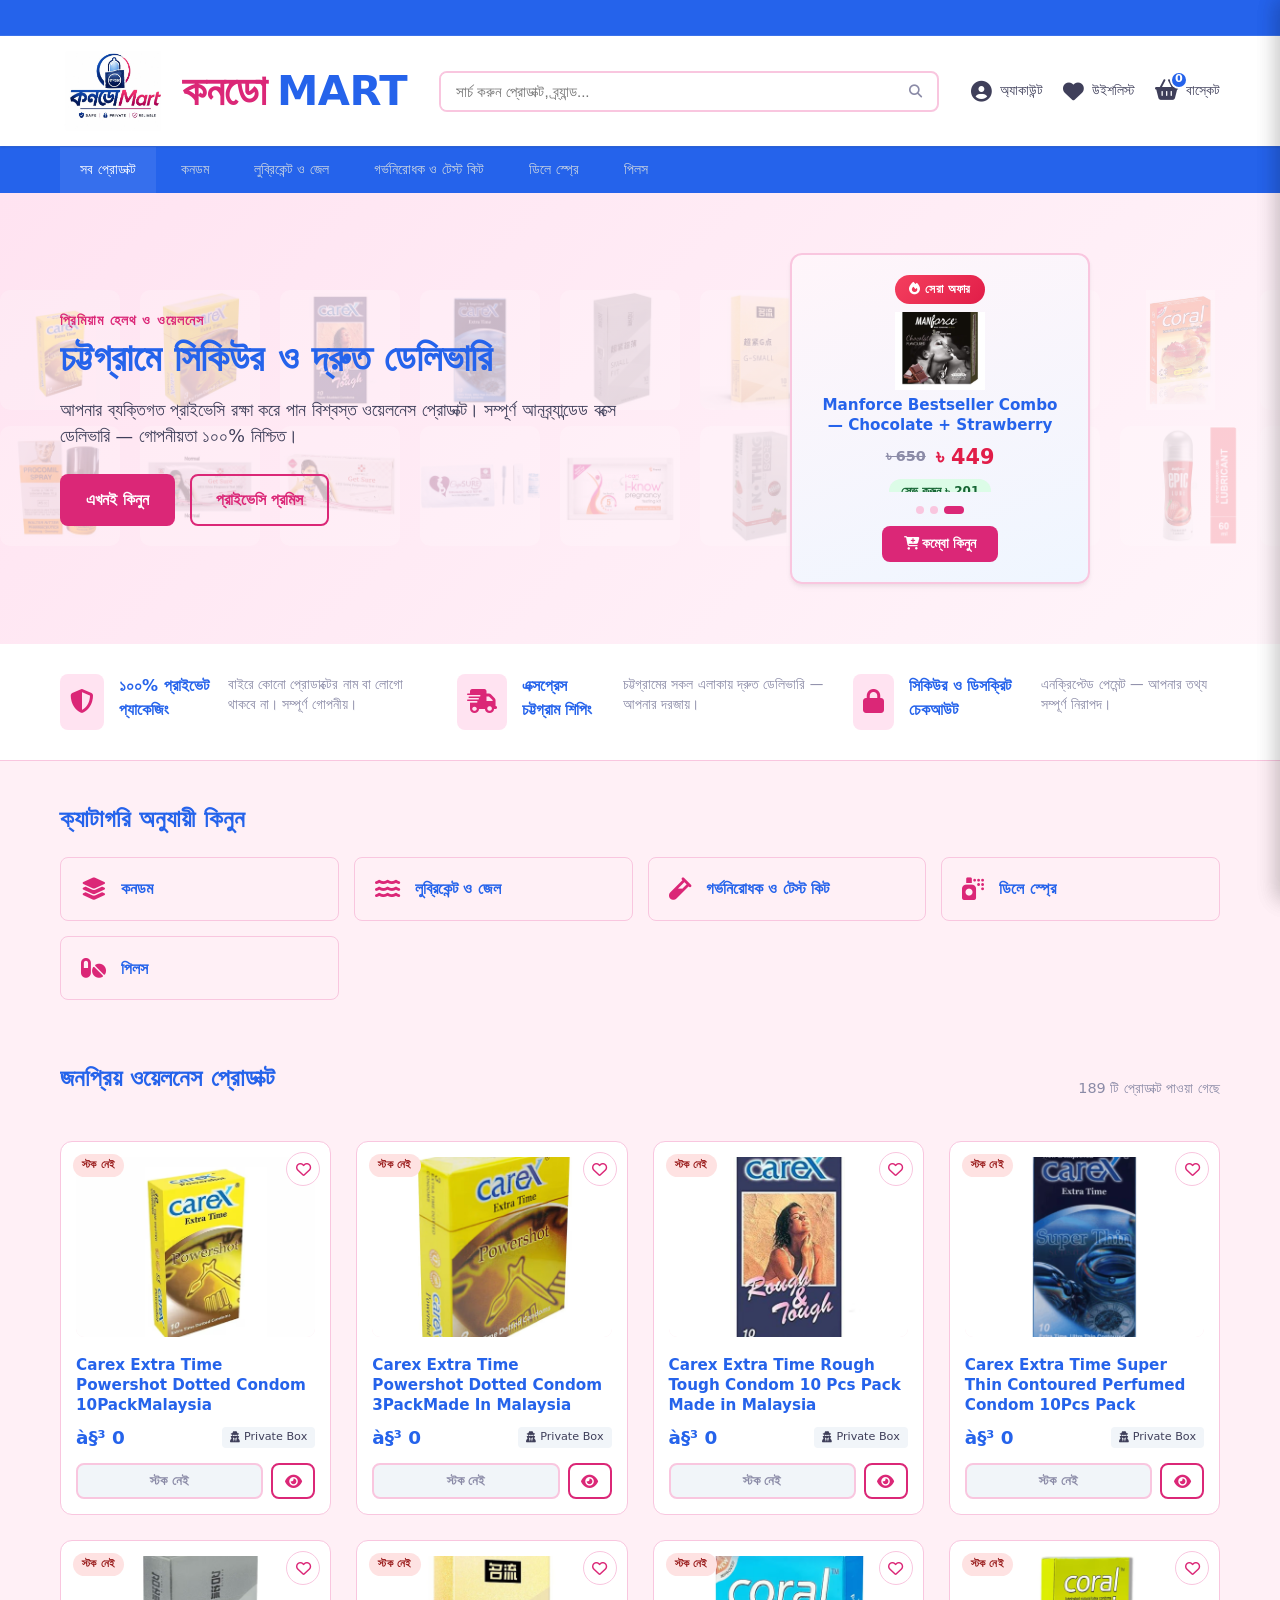
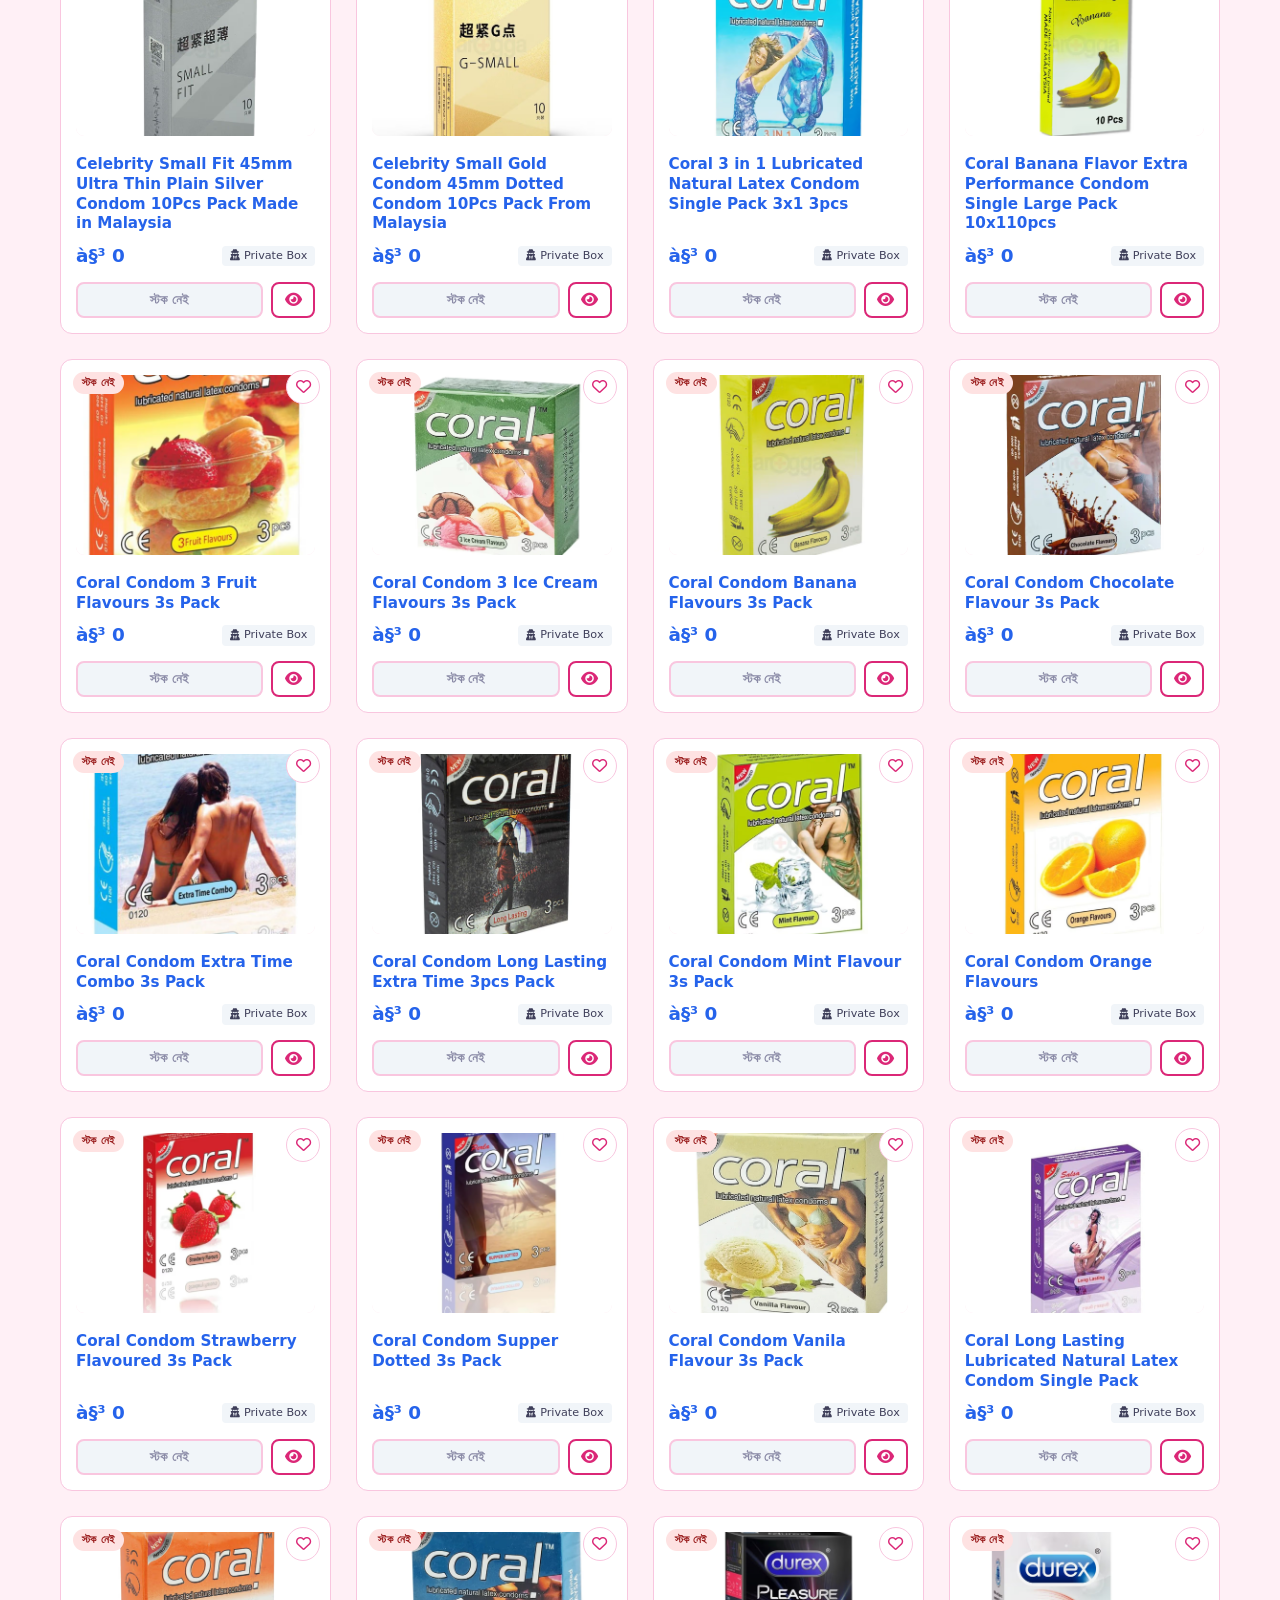
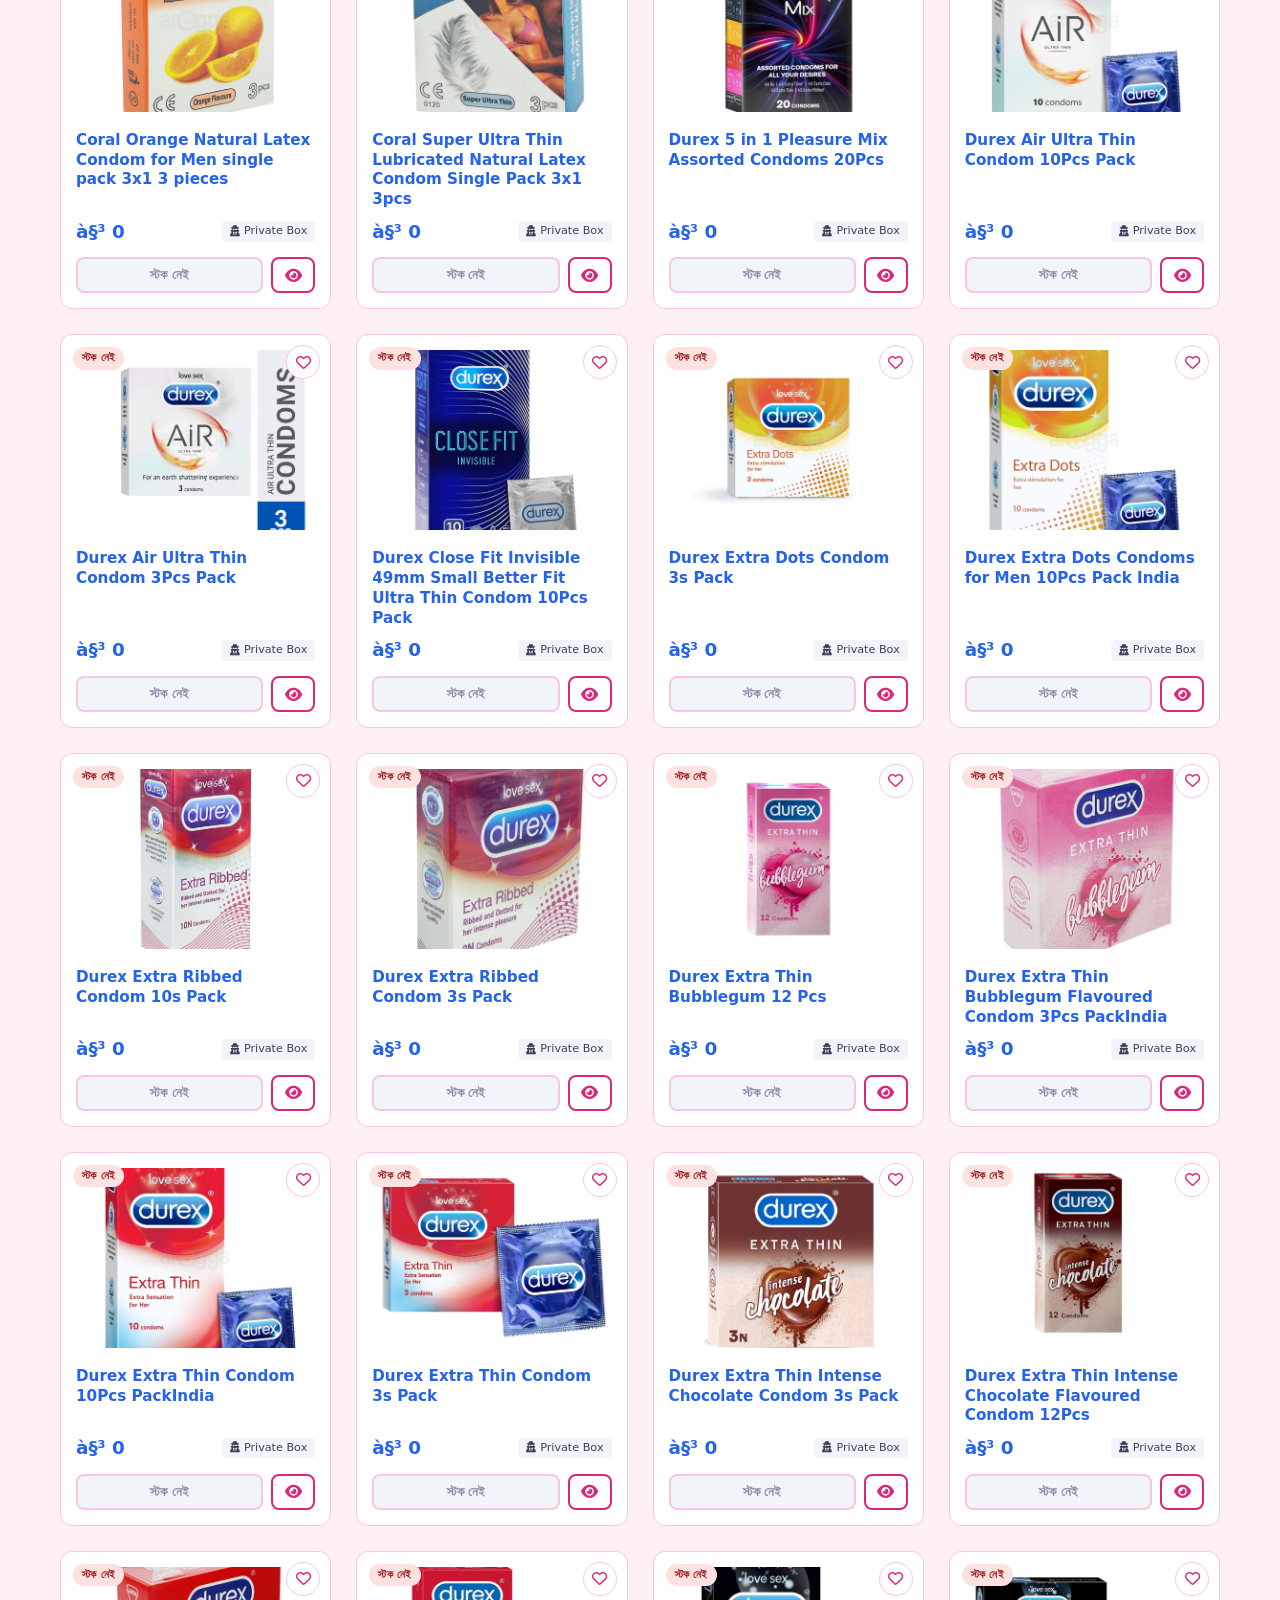
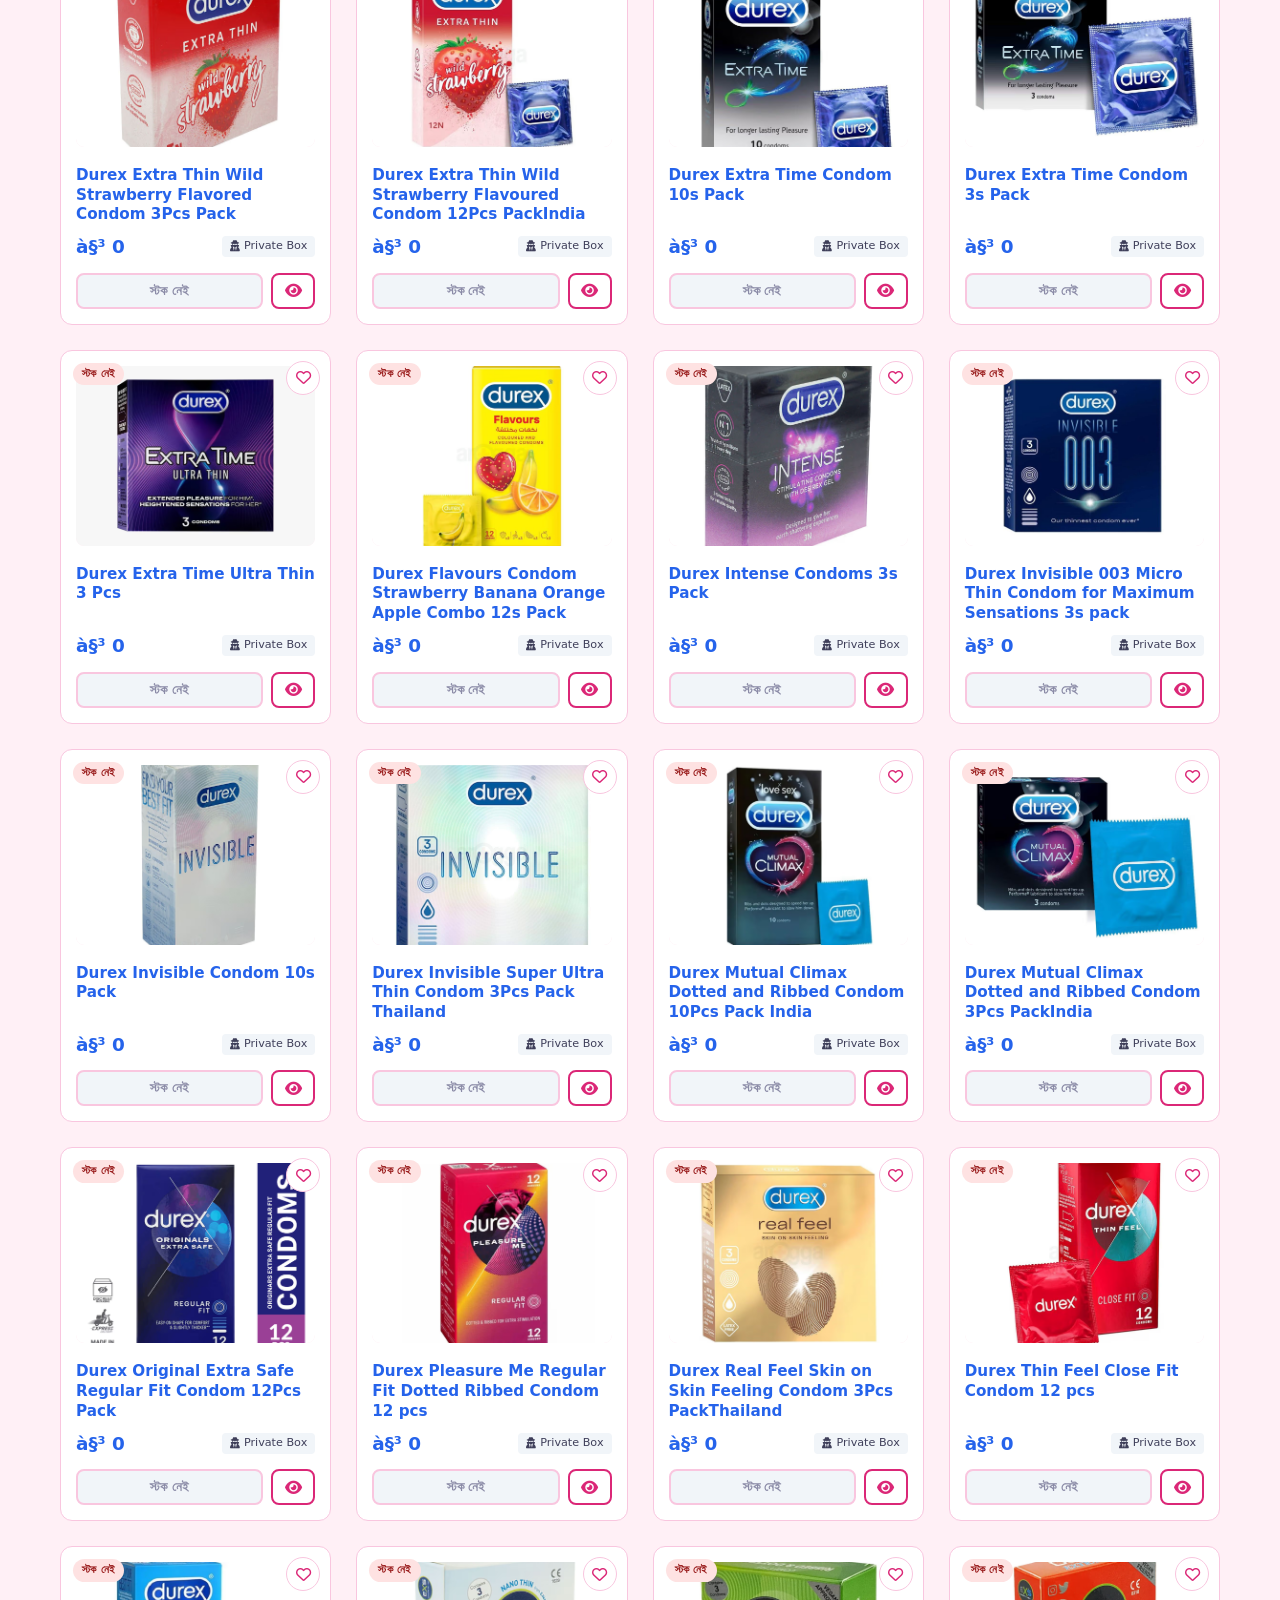
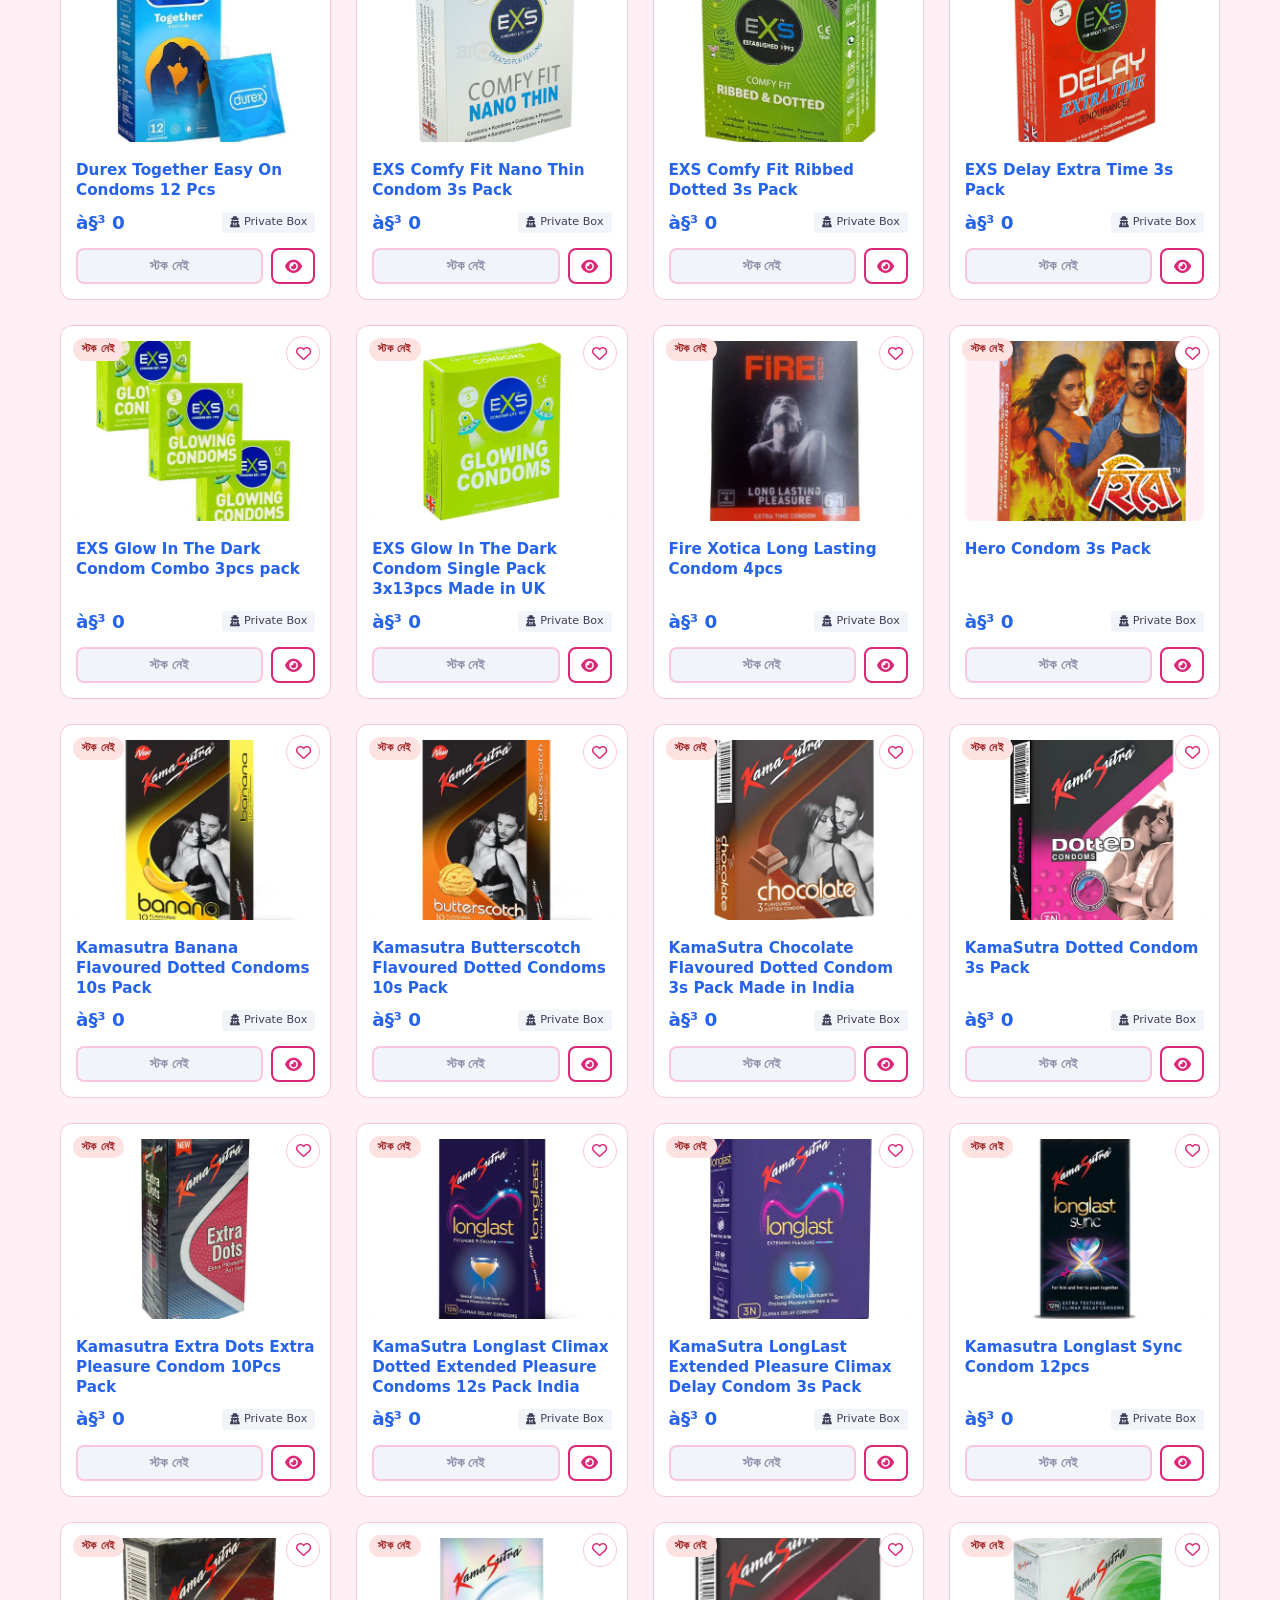
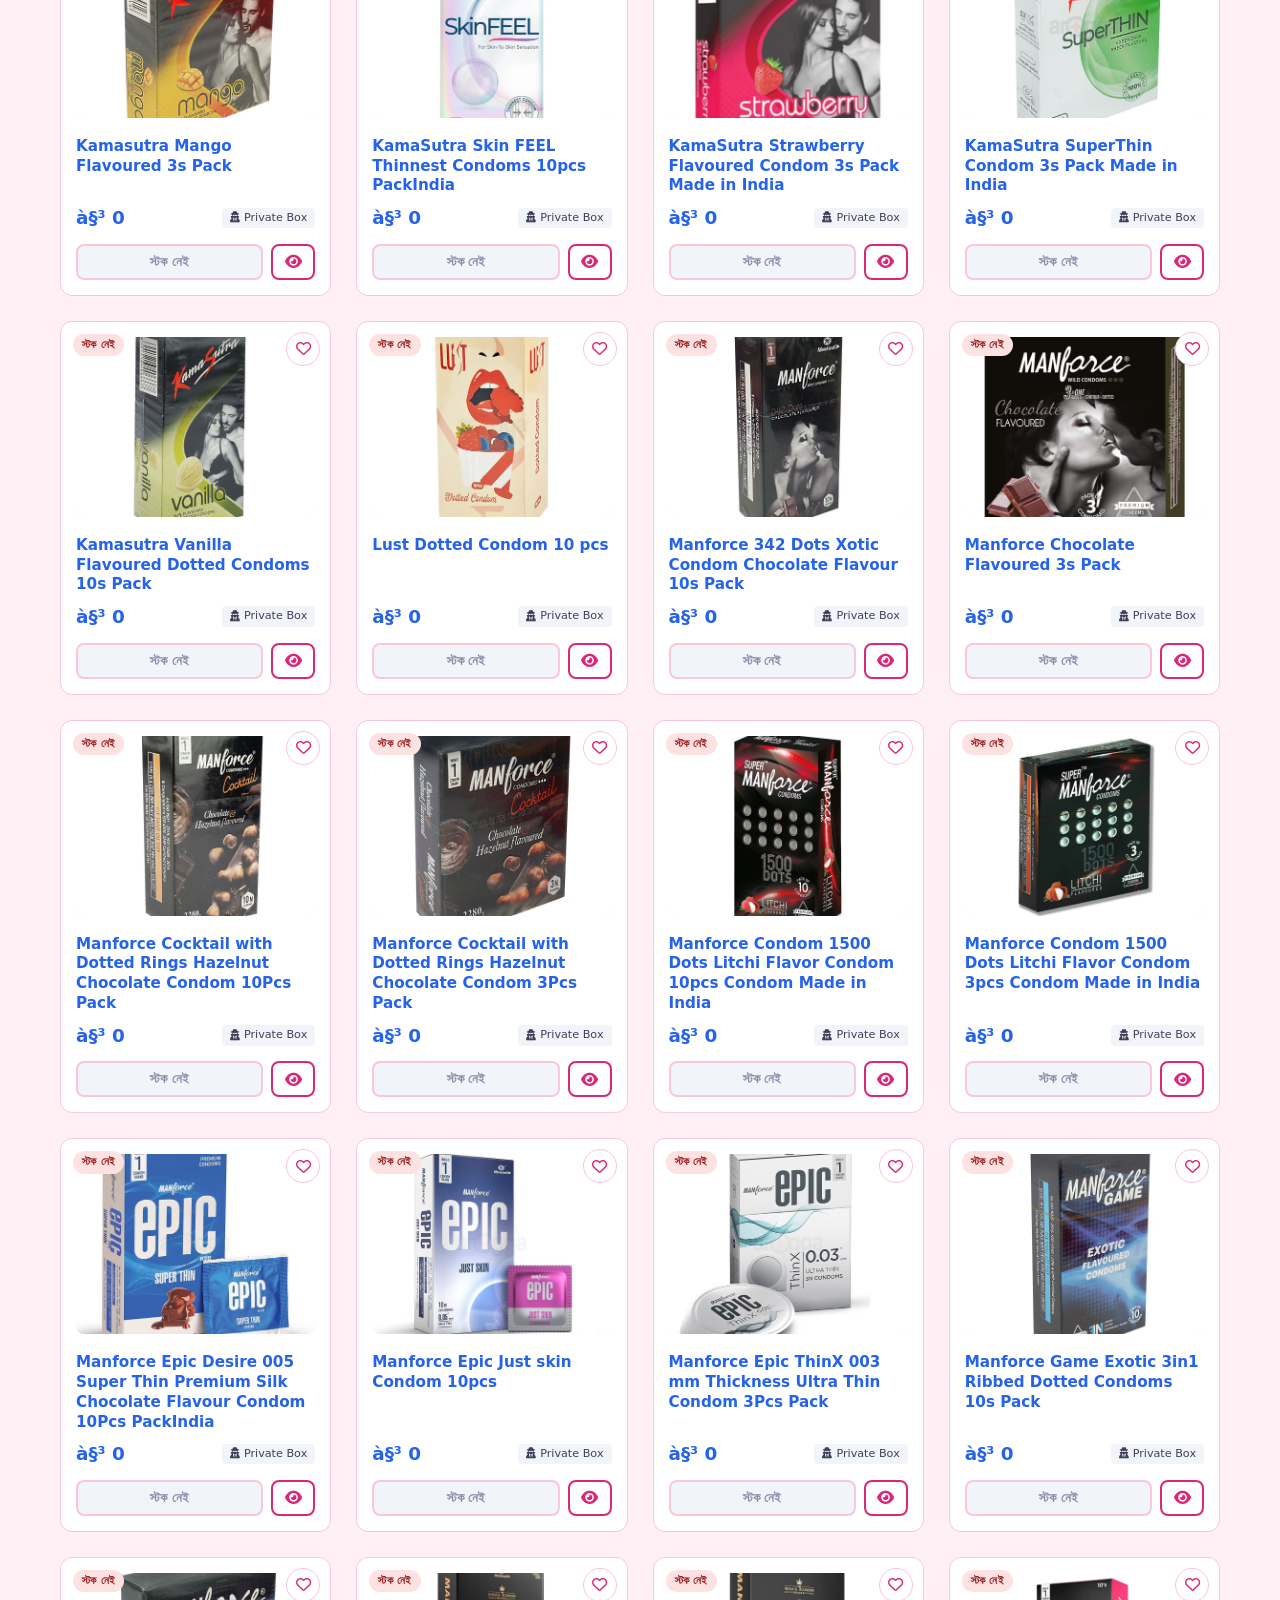
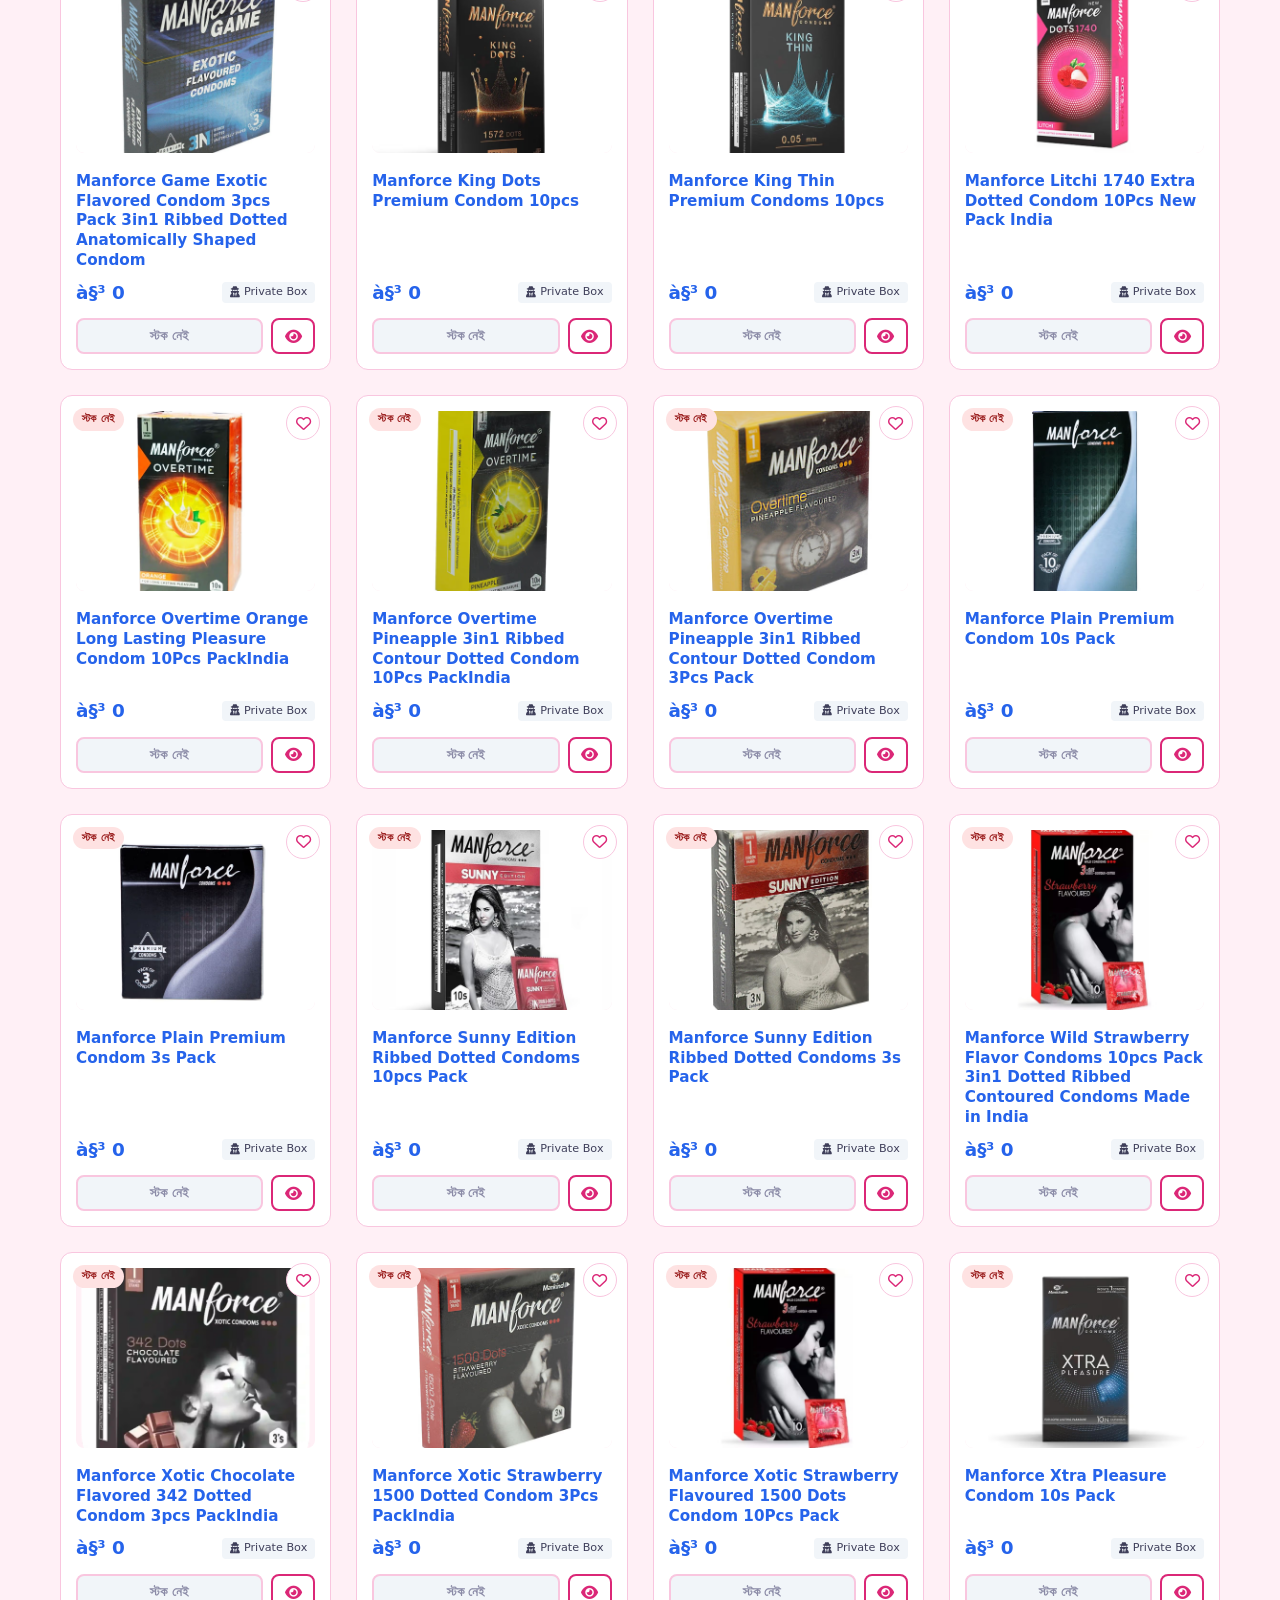
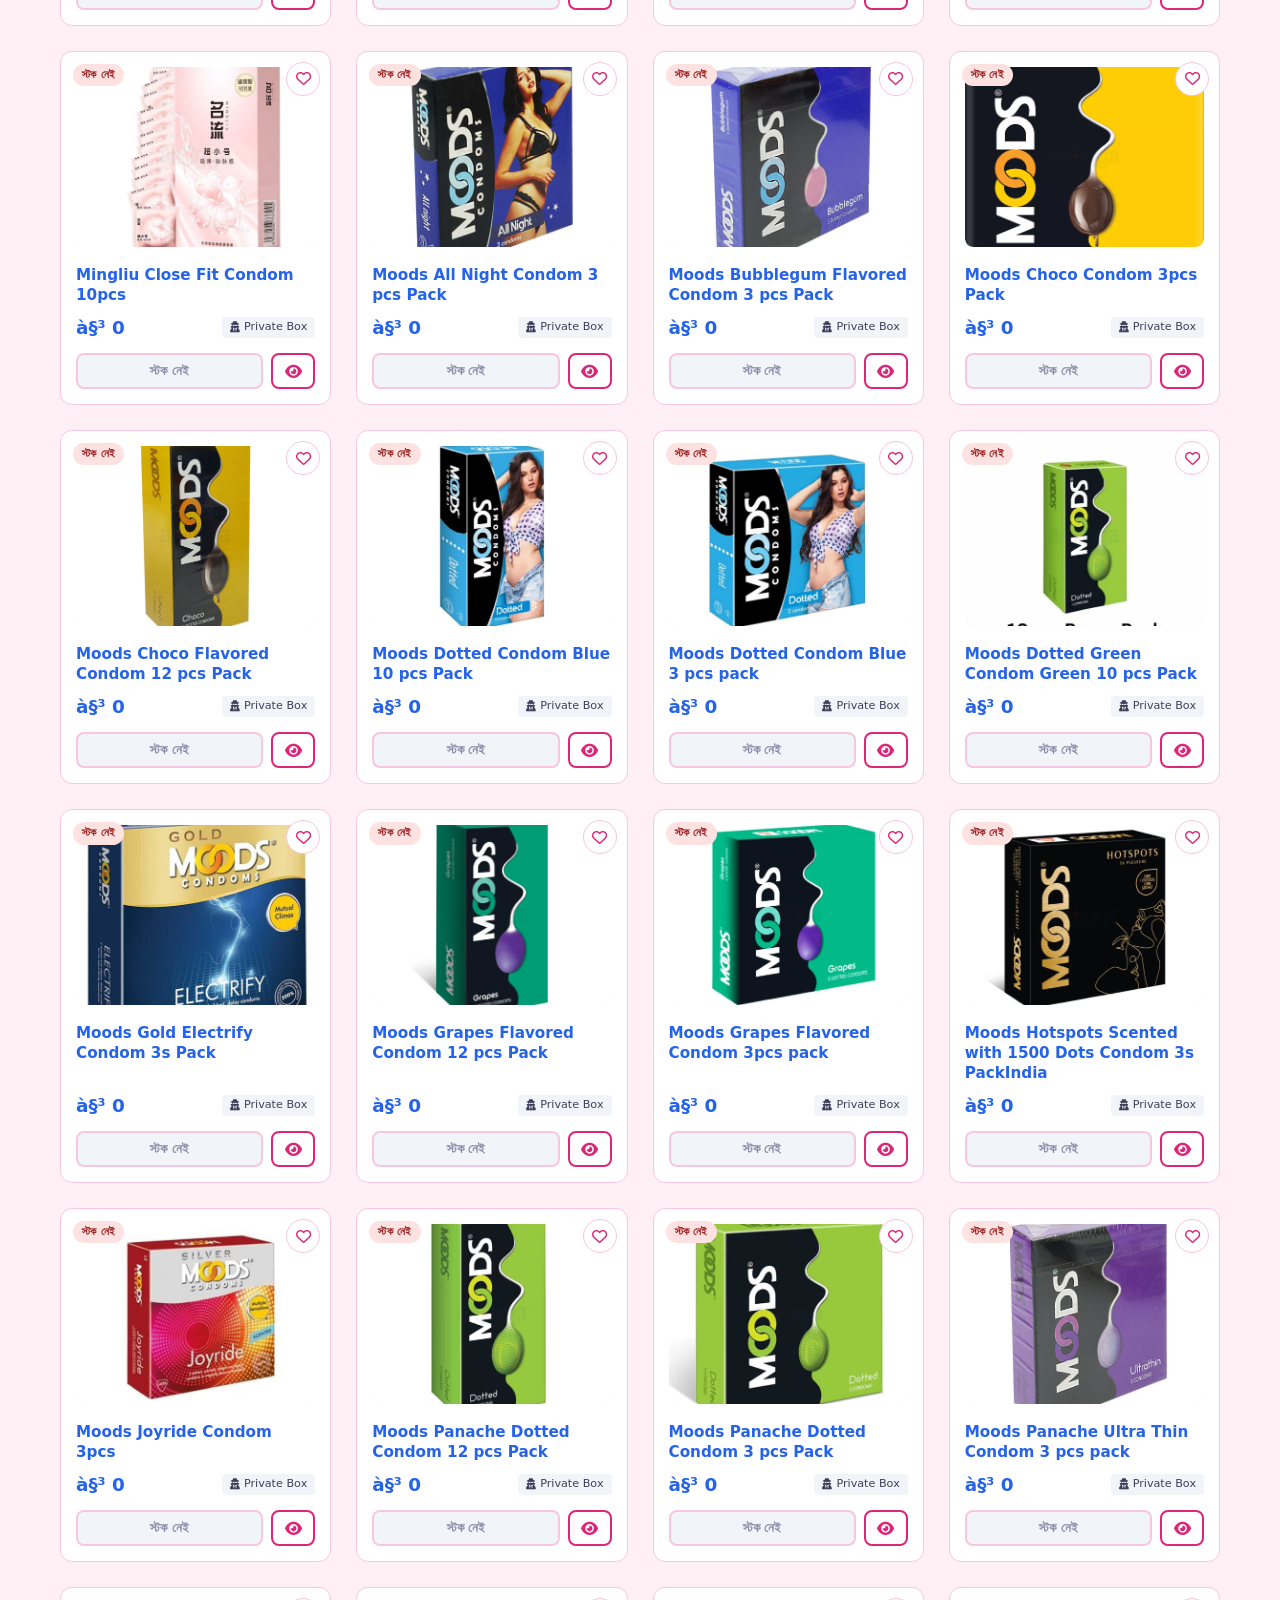
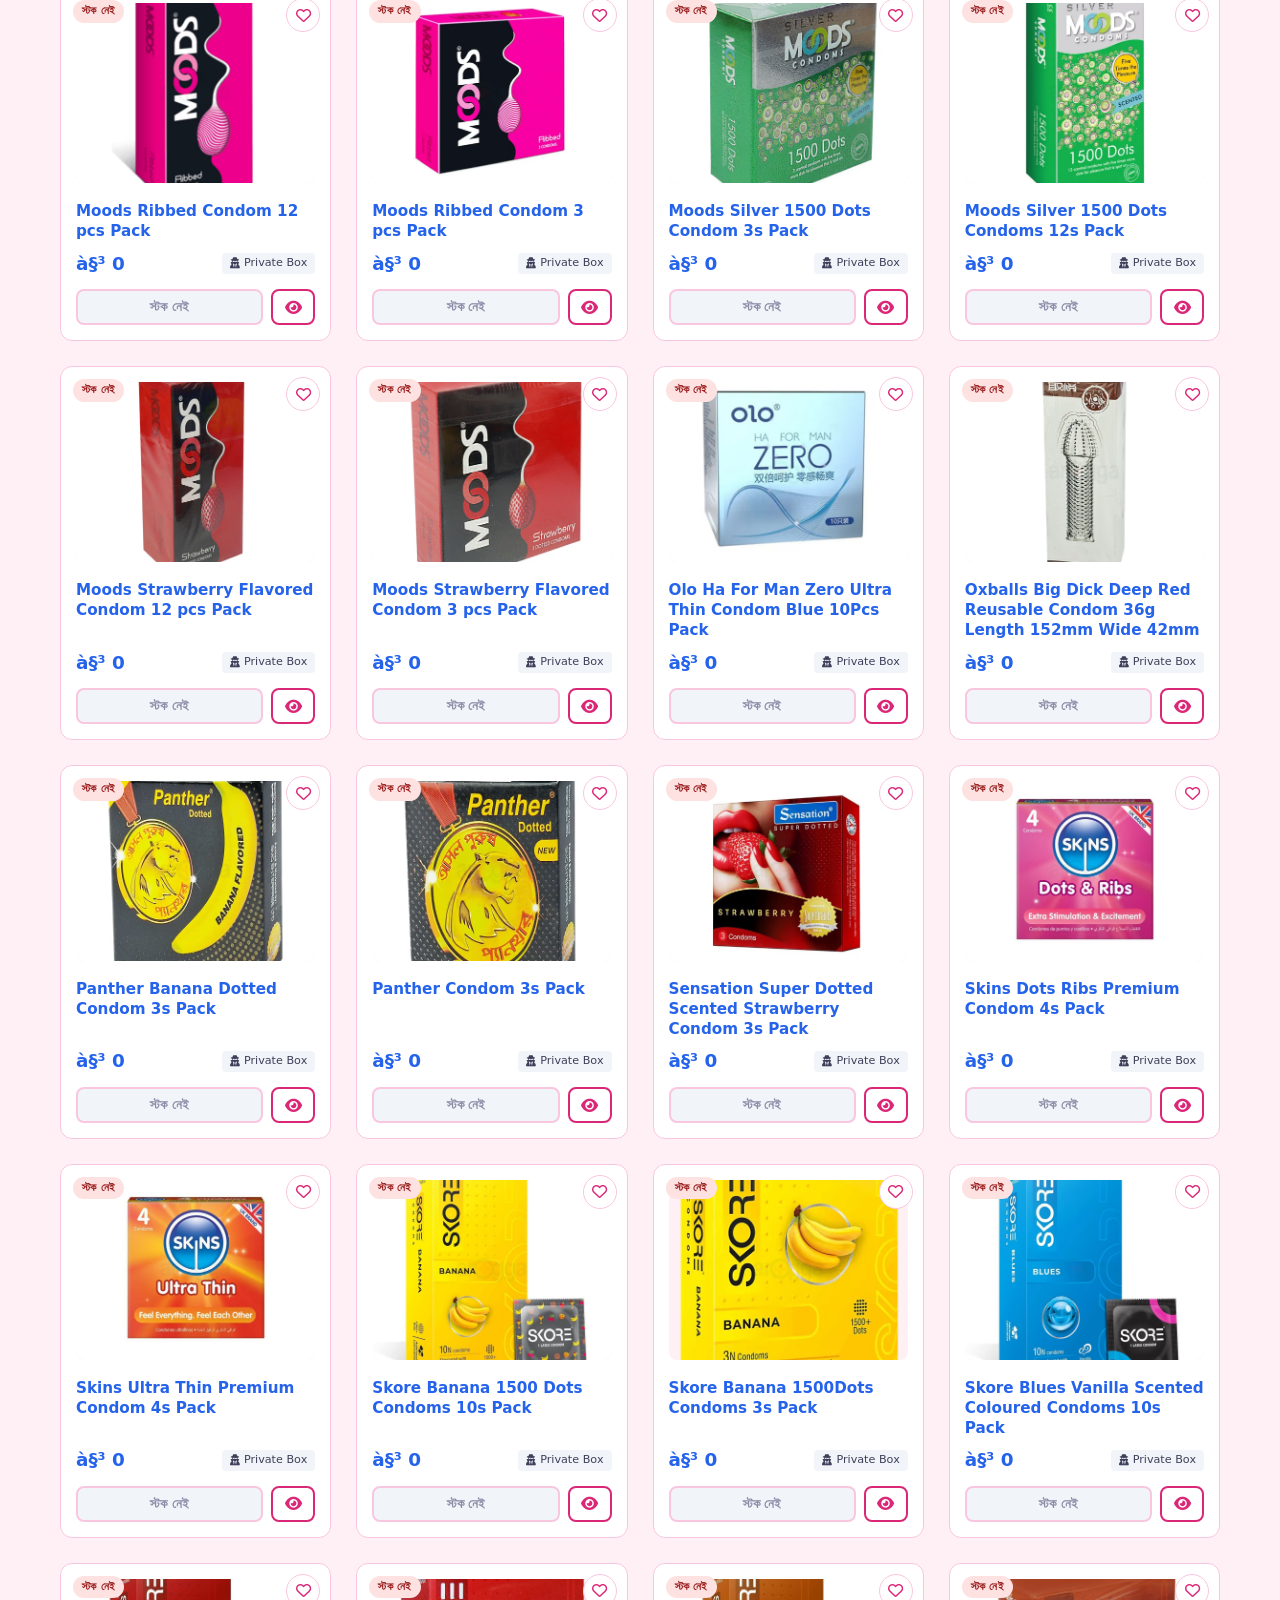
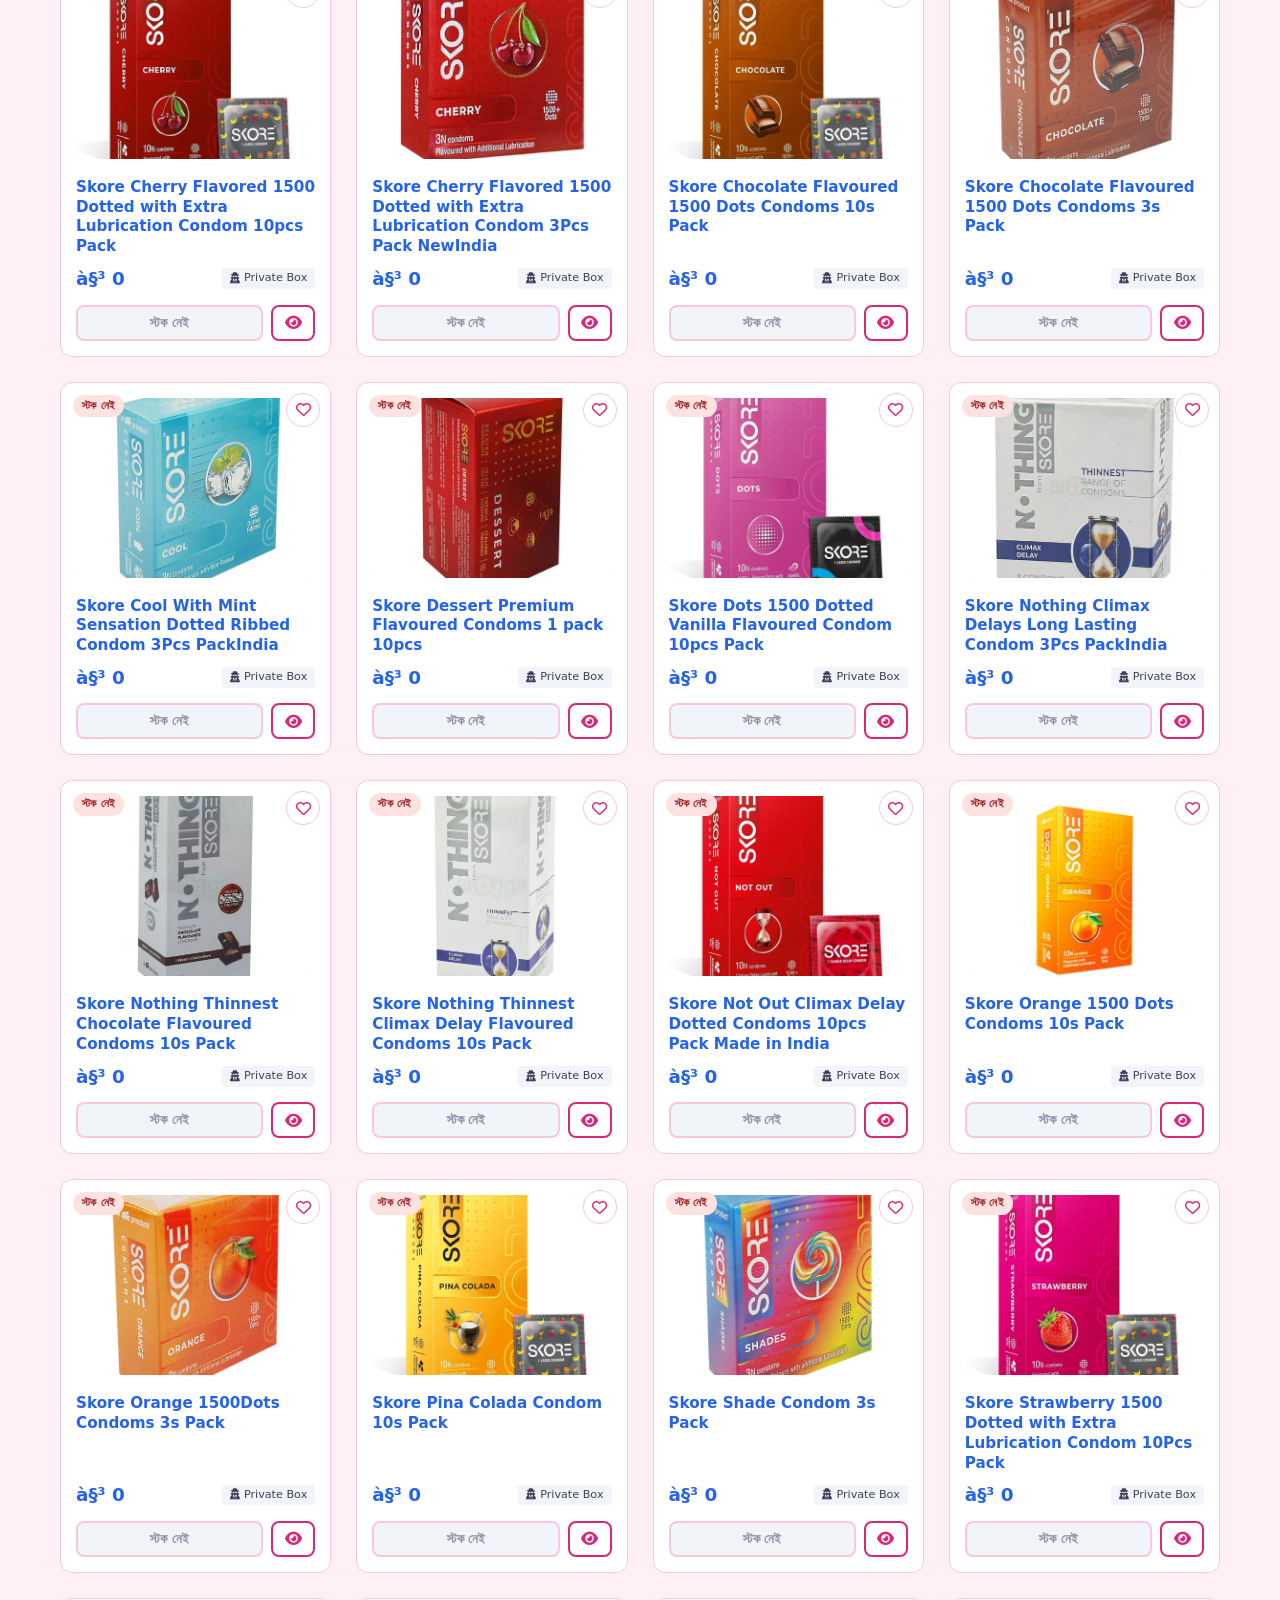
==== commit e5605678: "Remove Firebase - revert to localStorage orders" ====
--- a/index.html
+++ b/index.html
@@ -14,10 +14,6 @@
     <link rel="stylesheet" href="https://cdnjs.cloudflare.com/ajax/libs/font-awesome/6.4.0/css/all.min.css" integrity="sha512-iecdLmaskl7CVkqkXNQ/ZH/XLlvWZOJyj7Yy7tcenmpD1ypASozpmT/E0iPtmFIB46ZmdtAc9eNBvH0H/ZpiBw==" crossorigin="anonymous" referrerpolicy="no-referrer" />
     <!-- Core UI stylesheet -->
     <link rel="stylesheet" href="styles.css?v=3">
-    <!-- Firebase SDK for cloud orders -->
-    <script src="https://www.gstatic.com/firebasejs/10.12.0/firebase-app-compat.js"></script>
-    <script src="https://www.gstatic.com/firebasejs/10.12.0/firebase-database-compat.js"></script>
-    <script src="firebase-config.js"></script>
 </head>
 <body>
 
